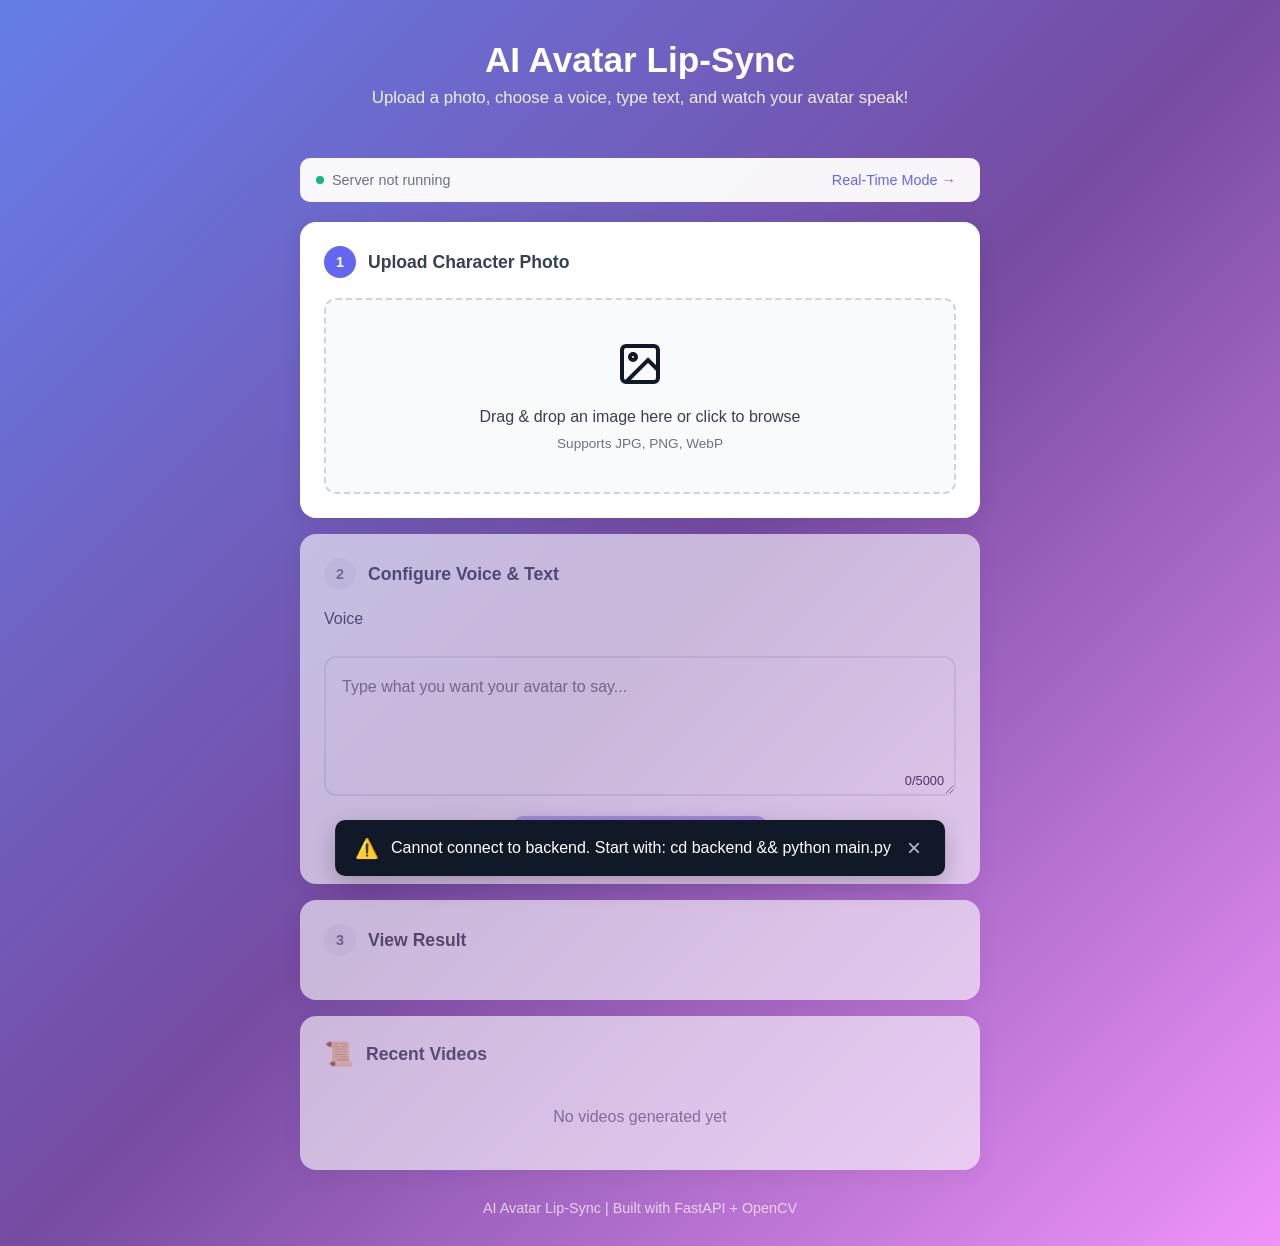
==== frontend/index.html @ 1f47c9ac "AI Avatar Lip-Sync v2.0 - Text-to-speech, lip-sync, real-time pose detection" ====
<!DOCTYPE html>
<html lang="en">
<head>
    <meta charset="UTF-8">
    <meta name="viewport" content="width=device-width, initial-scale=1.0">
    <title>AI Avatar Lip-Sync</title>
    <link rel="stylesheet" href="style.css">
</head>
<body>
    <div class="container">
        <header>
            <h1>AI Avatar Lip-Sync</h1>
            <p>Upload a photo, choose a voice, type text, and watch your avatar speak!</p>
        </header>

        <main>
            <!-- Status Bar -->
            <div class="status-bar" id="status-bar">
                <span class="status-dot"></span>
                <span class="status-text">Ready</span>
                <a href="realtime.html" class="text-btn" style="margin-left: auto;">Real-Time Mode →</a>
            </div>

            <!-- Step 1: Upload Photo -->
            <section class="step active" id="upload-section">
                <div class="step-header">
                    <span class="step-number">1</span>
                    <h2>Upload Character Photo</h2>
                </div>
                <div class="upload-area" id="drop-zone">
                    <div class="upload-icon">
                        <svg width="48" height="48" viewBox="0 0 24 24" fill="none" stroke="currentColor" stroke-width="2">
                            <rect x="3" y="3" width="18" height="18" rx="2" ry="2"></rect>
                            <circle cx="8.5" cy="8.5" r="1.5"></circle>
                            <polyline points="21 15 16 10 5 21"></polyline>
                        </svg>
                    </div>
                    <p>Drag & drop an image here or click to browse</p>
                    <span class="upload-hint">Supports JPG, PNG, WebP</span>
                    <input type="file" id="photo-input" accept="image/*" hidden>
                </div>
                <div id="preview-container" class="hidden">
                    <img id="photo-preview" alt="Uploaded photo">
                    <div class="preview-info">
                        <p id="photo-name"></p>
                        <button id="change-photo-btn" class="text-btn">Change Photo</button>
                    </div>
                </div>
            </section>

            <!-- Step 2: Configure Voice & Text -->
            <section class="step" id="text-section">
                <div class="step-header">
                    <span class="step-number">2</span>
                    <h2>Configure Voice & Text</h2>
                </div>
                
                <!-- Voice Selection -->
                <div class="voice-selector">
                    <label>Voice</label>
                    <div class="voice-options" id="voice-options">
                        <!-- Populated by JS -->
                    </div>
                </div>
                
                <!-- Text Input -->
                <div class="text-input-wrapper">
                    <textarea id="text-input" placeholder="Type what you want your avatar to say..." maxlength="5000"></textarea>
                    <span class="char-count"><span id="char-count">0</span>/5000</span>
                </div>
                
                <div class="controls">
                    <button id="speak-btn" class="primary-btn" disabled>
                        <svg width="20" height="20" viewBox="0 0 24 24" fill="none" stroke="currentColor" stroke-width="2">
                            <polygon points="5 3 19 12 5 21 5 3"></polygon>
                        </svg>
                        Generate Lip-Sync Video
                    </button>
                </div>
            </section>

            <!-- Step 3: View Result -->
            <section class="step" id="result-section">
                <div class="step-header">
                    <span class="step-number">3</span>
                    <h2>View Result</h2>
                </div>
                
                <div id="loading" class="hidden">
                    <div class="loading-animation">
                        <div class="loading-ring"></div>
                        <div class="loading-face">👄</div>
                    </div>
                    <p class="loading-text" id="loading-text">Generating your lip-sync video...</p>
                    <div class="loading-progress">
                        <div class="progress-bar">
                            <div class="progress-fill" id="progress-fill"></div>
                        </div>
                        <span class="progress-text" id="progress-text">0%</span>
                    </div>
                </div>
                
                <div id="result-container" class="hidden">
                    <div class="video-wrapper">
                        <video id="result-video" controls></video>
                    </div>
                    <div class="result-actions">
                        <button id="download-btn" class="primary-btn">
                            <svg width="18" height="18" viewBox="0 0 24 24" fill="none" stroke="currentColor" stroke-width="2">
                                <path d="M21 15v4a2 2 0 0 1-2 2H5a2 2 0 0 1-2-2v-4"></path>
                                <polyline points="7 10 12 15 17 10"></polyline>
                                <line x1="12" y1="15" x2="12" y2="3"></line>
                            </svg>
                            Download Video
                        </button>
                        <button id="new-video-btn" class="secondary-btn">
                            <svg width="18" height="18" viewBox="0 0 24 24" fill="none" stroke="currentColor" stroke-width="2">
                                <polyline points="1 4 1 10 7 10"></polyline>
                                <path d="M3.51 15a9 9 0 1 0 2.13-9.36L1 10"></path>
                            </svg>
                            Generate New
                        </button>
                    </div>
                </div>
            </section>

            <!-- History Section -->
            <section class="step" id="history-section">
                <div class="step-header">
                    <span class="history-icon">📜</span>
                    <h2>Recent Videos</h2>
                </div>
                <div id="history-container">
                    <p class="empty-history">No videos generated yet</p>
                </div>
            </section>
        </main>

        <div id="error-toast" class="toast hidden">
            <span class="toast-icon">⚠️</span>
            <span class="toast-message" id="error-message"></span>
            <button class="toast-close" onclick="hideError()">×</button>
        </div>

        <footer>
            <p>AI Avatar Lip-Sync | Built with FastAPI + OpenCV</p>
        </footer>
    </div>

    <script src="app.js"></script>
</body>
</html>
---- frontend/style.css ----
* {
    margin: 0;
    padding: 0;
    box-sizing: border-box;
}

:root {
    --primary: #6366f1;
    --primary-dark: #4f46e5;
    --secondary: #ec4899;
    --success: #10b981;
    --warning: #f59e0b;
    --error: #ef4444;
    --gray-50: #f9fafb;
    --gray-100: #f3f4f6;
    --gray-200: #e5e7eb;
    --gray-300: #d1d5db;
    --gray-500: #6b7280;
    --gray-700: #374151;
    --gray-900: #111827;
}

body {
    font-family: -apple-system, BlinkMacSystemFont, 'Segoe UI', Roboto, Oxygen, Ubuntu, sans-serif;
    background: linear-gradient(135deg, #667eea 0%, #764ba2 50%, #f093fb 100%);
    min-height: 100vh;
    padding: 20px;
    color: var(--gray-900);
}

.container {
    max-width: 680px;
    margin: 0 auto;
}

header {
    text-align: center;
    color: white;
    margin-bottom: 30px;
    padding: 20px 0;
}

header h1 {
    font-size: 2.2rem;
    font-weight: 700;
    margin-bottom: 8px;
}

header p {
    opacity: 0.9;
    font-size: 1.05rem;
}

.status-bar {
    display: flex;
    align-items: center;
    gap: 8px;
    padding: 10px 16px;
    background: rgba(255,255,255,0.95);
    border-radius: 10px;
    margin-bottom: 20px;
    font-size: 0.9rem;
    color: var(--gray-500);
}

.status-dot {
    width: 8px;
    height: 8px;
    border-radius: 50%;
    background: var(--success);
    animation: pulse 2s infinite;
}

@keyframes pulse {
    0%, 100% { opacity: 1; }
    50% { opacity: 0.5; }
}

.step {
    background: white;
    border-radius: 16px;
    padding: 24px;
    margin-bottom: 16px;
    box-shadow: 0 4px 20px rgba(0,0,0,0.08);
    transition: all 0.3s ease;
    opacity: 0.6;
    pointer-events: none;
}

.step.active {
    opacity: 1;
    pointer-events: auto;
}

.step.completed {
    opacity: 0.8;
}

.step-header {
    display: flex;
    align-items: center;
    gap: 12px;
    margin-bottom: 20px;
}

.step-number {
    width: 32px;
    height: 32px;
    border-radius: 50%;
    background: var(--gray-100);
    color: var(--gray-500);
    display: flex;
    align-items: center;
    justify-content: center;
    font-weight: 600;
    font-size: 0.9rem;
}

.step.active .step-number {
    background: var(--primary);
    color: white;
}

.step.completed .step-number {
    background: var(--success);
    color: white;
}

.step h2 {
    color: var(--gray-700);
    font-size: 1.1rem;
    font-weight: 600;
}

/* Upload Area */
.upload-area {
    border: 2px dashed var(--gray-300);
    border-radius: 12px;
    padding: 40px 20px;
    text-align: center;
    cursor: pointer;
    transition: all 0.3s ease;
    background: var(--gray-50);
}

.upload-area:hover {
    border-color: var(--primary);
    background: rgba(99, 102, 241, 0.05);
}

.upload-area.dragover {
    border-color: var(--primary);
    background: rgba(99, 102, 241, 0.1);
    transform: scale(1.02);
}

.upload-icon {
    color: var(--gray-400);
    margin-bottom: 16px;
}

.upload-area:hover .upload-icon {
    color: var(--primary);
}

.upload-area p {
    color: var(--gray-700);
    margin-bottom: 8px;
}

.upload-hint {
    color: var(--gray-500);
    font-size: 0.85rem;
}

#preview-container {
    text-align: center;
}

#photo-preview {
    max-width: 100%;
    max-height: 280px;
    border-radius: 12px;
    box-shadow: 0 4px 12px rgba(0,0,0,0.1);
}

.preview-info {
    margin-top: 12px;
    display: flex;
    align-items: center;
    justify-content: center;
    gap: 16px;
}

#photo-name {
    color: var(--gray-500);
    font-size: 0.9rem;
}

/* Voice Selector */
.voice-selector {
    margin-bottom: 20px;
}

.voice-selector label {
    display: block;
    font-weight: 500;
    color: var(--gray-700);
    margin-bottom: 8px;
}

.voice-options {
    display: grid;
    grid-template-columns: repeat(4, 1fr);
    gap: 8px;
}

.voice-btn {
    padding: 10px 8px;
    border: 2px solid var(--gray-200);
    border-radius: 8px;
    background: white;
    cursor: pointer;
    transition: all 0.2s;
    text-align: center;
}

.voice-btn:hover {
    border-color: var(--primary);
}

.voice-btn.selected {
    border-color: var(--primary);
    background: rgba(99, 102, 241, 0.1);
}

.voice-btn .voice-name {
    display: block;
    font-size: 0.85rem;
    font-weight: 500;
    color: var(--gray-700);
}

.voice-btn .voice-gender {
    display: block;
    font-size: 0.75rem;
    color: var(--gray-500);
    margin-top: 2px;
}

/* Text Input */
.text-input-wrapper {
    position: relative;
}

textarea {
    width: 100%;
    min-height: 140px;
    padding: 16px;
    border: 2px solid var(--gray-200);
    border-radius: 12px;
    font-size: 1rem;
    resize: vertical;
    font-family: inherit;
    transition: border-color 0.2s;
    line-height: 1.6;
}

textarea:focus {
    outline: none;
    border-color: var(--primary);
    box-shadow: 0 0 0 3px rgba(99, 102, 241, 0.1);
}

.char-count {
    position: absolute;
    bottom: 12px;
    right: 12px;
    font-size: 0.8rem;
    color: var(--gray-400);
}

/* Buttons */
.controls {
    margin-top: 16px;
    text-align: center;
}

button {
    display: inline-flex;
    align-items: center;
    gap: 8px;
    padding: 12px 24px;
    border: none;
    border-radius: 10px;
    font-size: 1rem;
    font-weight: 500;
    cursor: pointer;
    transition: all 0.2s ease;
}

.primary-btn {
    background: linear-gradient(135deg, var(--primary) 0%, var(--primary-dark) 100%);
    color: white;
    box-shadow: 0 4px 12px rgba(99, 102, 241, 0.3);
}

.primary-btn:hover:not(:disabled) {
    transform: translateY(-2px);
    box-shadow: 0 6px 20px rgba(99, 102, 241, 0.4);
}

.primary-btn:disabled {
    opacity: 0.5;
    cursor: not-allowed;
}

.secondary-btn {
    background: var(--gray-100);
    color: var(--gray-700);
}

.secondary-btn:hover {
    background: var(--gray-200);
}

.text-btn {
    background: none;
    border: none;
    color: var(--primary);
    cursor: pointer;
    font-size: 0.9rem;
    padding: 4px 8px;
    text-decoration: none;
}

.text-btn:hover {
    text-decoration: underline;
}

/* Loading */
#loading {
    text-align: center;
    padding: 40px 20px;
}

.loading-animation {
    position: relative;
    width: 80px;
    height: 80px;
    margin: 0 auto 20px;
}

.loading-ring {
    position: absolute;
    width: 100%;
    height: 100%;
    border: 3px solid var(--gray-200);
    border-top-color: var(--primary);
    border-radius: 50%;
    animation: spin 1s linear infinite;
}

.loading-face {
    position: absolute;
    top: 50%;
    left: 50%;
    transform: translate(-50%, -50%);
    font-size: 32px;
    animation: bounce 0.5s ease-in-out infinite alternate;
}

@keyframes spin {
    to { transform: rotate(360deg); }
}

@keyframes bounce {
    from { transform: translate(-50%, -50%) scale(1); }
    to { transform: translate(-50%, -50%) scale(1.1); }
}

.loading-text {
    color: var(--gray-700);
    margin-bottom: 16px;
}

.loading-progress {
    max-width: 300px;
    margin: 0 auto;
}

.progress-bar {
    height: 6px;
    background: var(--gray-200);
    border-radius: 3px;
    overflow: hidden;
}

.progress-fill {
    height: 100%;
    background: linear-gradient(90deg, var(--primary), var(--secondary));
    border-radius: 3px;
    width: 0%;
    transition: width 0.3s ease;
}

.progress-text {
    font-size: 0.85rem;
    color: var(--gray-500);
    margin-top: 8px;
    display: block;
}

/* Result */
#result-container {
    text-align: center;
}

.video-wrapper {
    background: var(--gray-900);
    border-radius: 12px;
    overflow: hidden;
    margin-bottom: 20px;
}

#result-video {
    width: 100%;
    max-height: 400px;
    display: block;
}

.result-actions {
    display: flex;
    justify-content: center;
    gap: 12px;
    flex-wrap: wrap;
}

/* History */
.history-icon {
    font-size: 1.5rem;
}

.empty-history {
    color: var(--gray-500);
    text-align: center;
    padding: 20px;
}

.history-list {
    display: flex;
    flex-direction: column;
    gap: 12px;
}

.history-item {
    display: flex;
    align-items: center;
    gap: 12px;
    padding: 12px;
    background: var(--gray-50);
    border-radius: 10px;
}

.history-item .history-thumb {
    width: 60px;
    height: 45px;
    background: var(--gray-200);
    border-radius: 6px;
    display: flex;
    align-items: center;
    justify-content: center;
    color: var(--gray-500);
    font-size: 1.2rem;
}

.history-item .history-info {
    flex: 1;
    min-width: 0;
}

.history-item .history-text {
    font-size: 0.9rem;
    color: var(--gray-700);
    white-space: nowrap;
    overflow: hidden;
    text-overflow: ellipsis;
}

.history-item .history-date {
    font-size: 0.75rem;
    color: var(--gray-500);
}

.history-item .history-actions {
    display: flex;
    gap: 8px;
}

.history-item .history-actions button {
    padding: 6px 10px;
    font-size: 0.8rem;
}

/* Toast */
.toast {
    position: fixed;
    bottom: 24px;
    left: 50%;
    transform: translateX(-50%);
    display: flex;
    align-items: center;
    gap: 12px;
    padding: 14px 20px;
    background: var(--gray-900);
    color: white;
    border-radius: 10px;
    box-shadow: 0 8px 24px rgba(0,0,0,0.2);
    z-index: 1000;
    animation: slideUp 0.3s ease;
}

@keyframes slideUp {
    from { transform: translateX(-50%) translateY(20px); opacity: 0; }
    to { transform: translateX(-50%) translateY(0); opacity: 1; }
}

.toast-icon { font-size: 1.2rem; }
.toast-message { flex: 1; }

.toast-close {
    background: none;
    border: none;
    color: white;
    font-size: 1.5rem;
    cursor: pointer;
    padding: 0 4px;
    opacity: 0.7;
}

.toast-close:hover { opacity: 1; }

footer {
    text-align: center;
    color: white;
    opacity: 0.7;
    margin-top: 20px;
    padding: 10px;
    font-size: 0.9rem;
}

.hidden { display: none !important; }

@media (max-width: 600px) {
    header h1 { font-size: 1.8rem; }
    .step { padding: 20px 16px; }
    .voice-options { grid-template-columns: repeat(2, 1fr); }
    .result-actions { flex-direction: column; }
    .result-actions button { width: 100%; justify-content: center; }
}
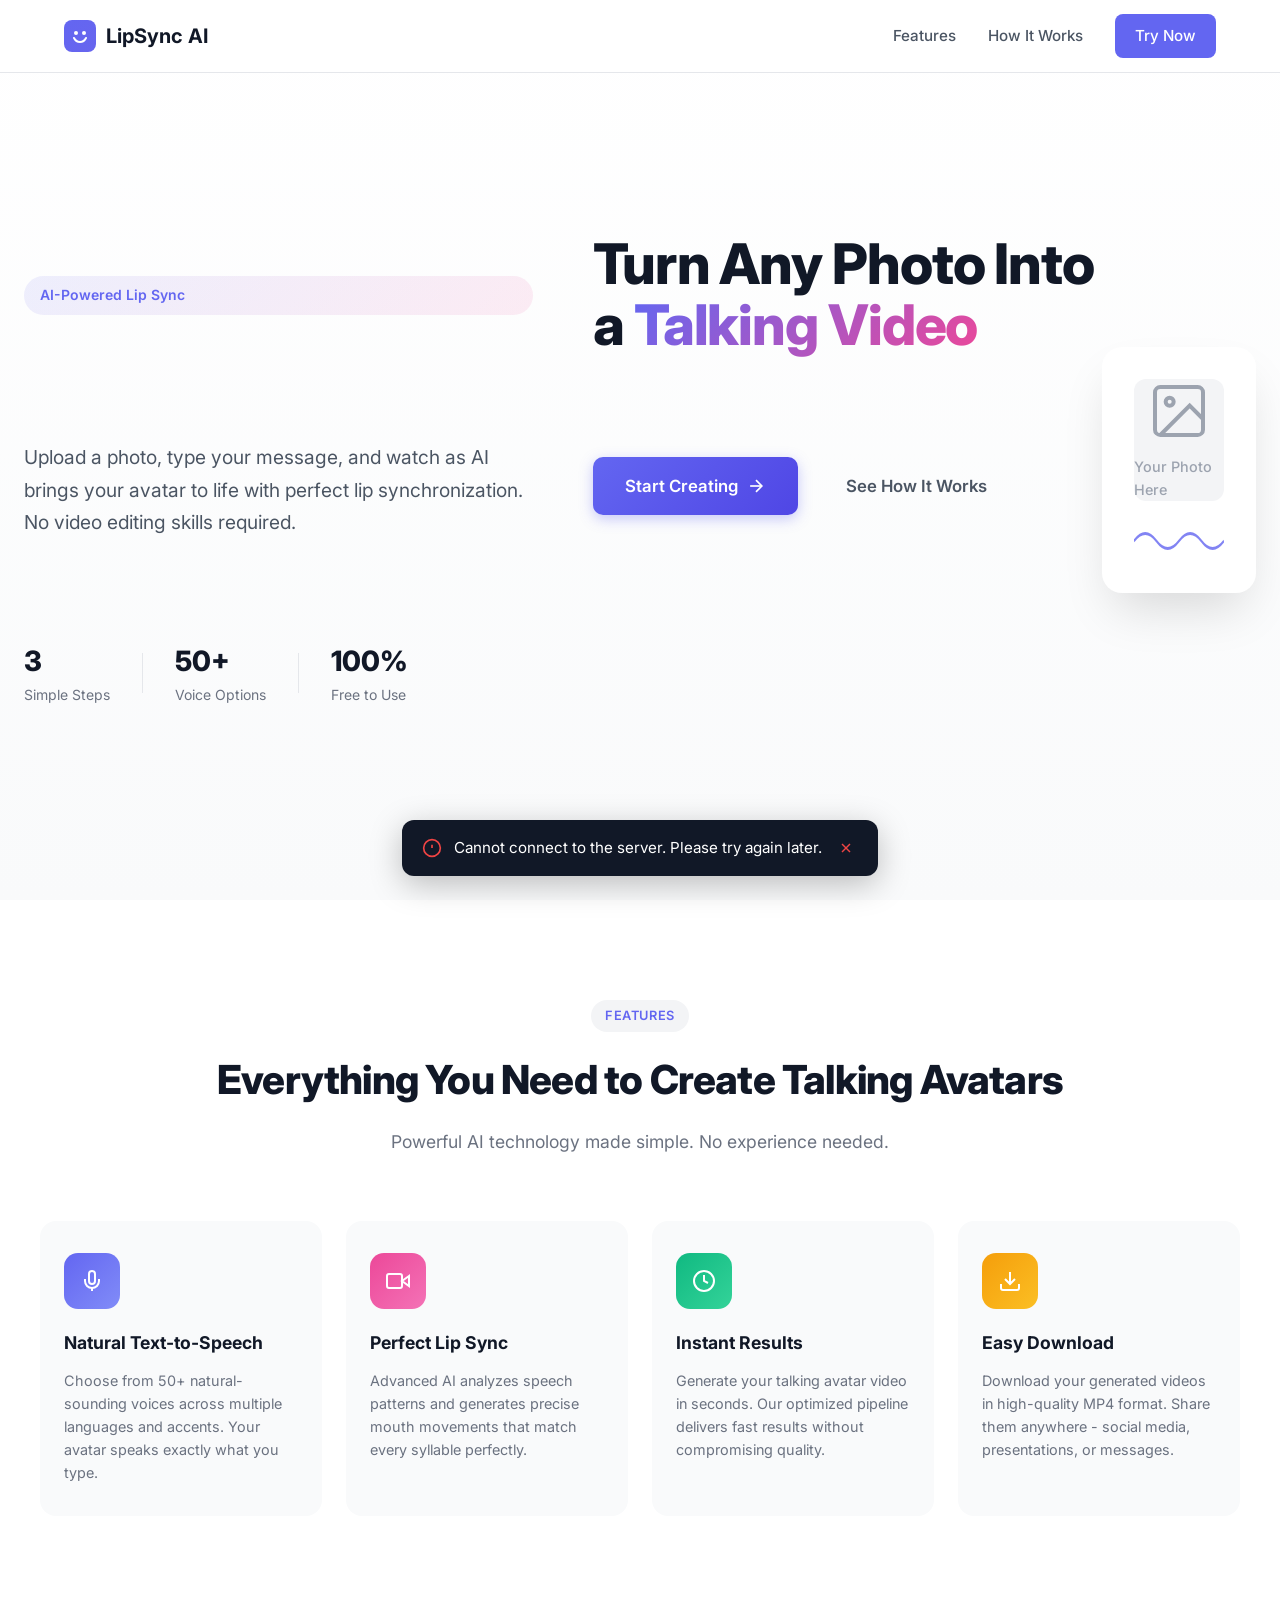
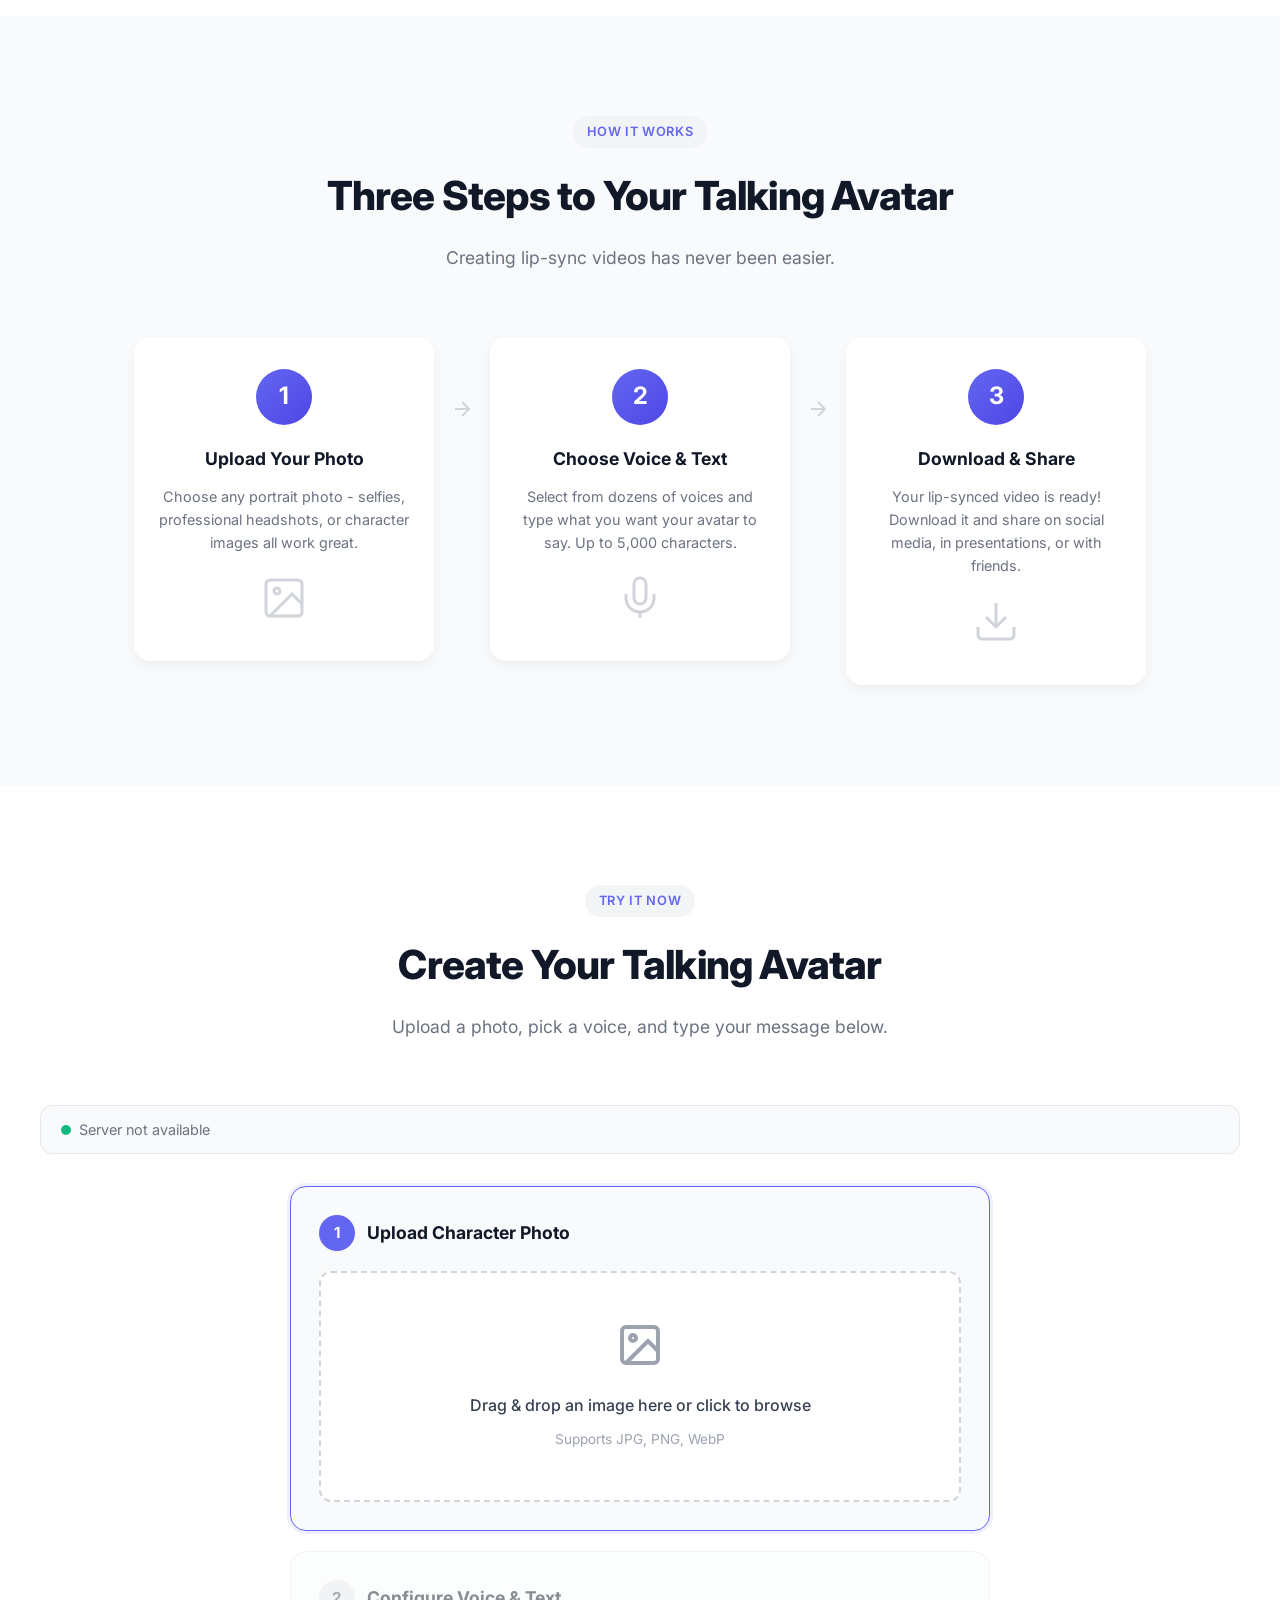
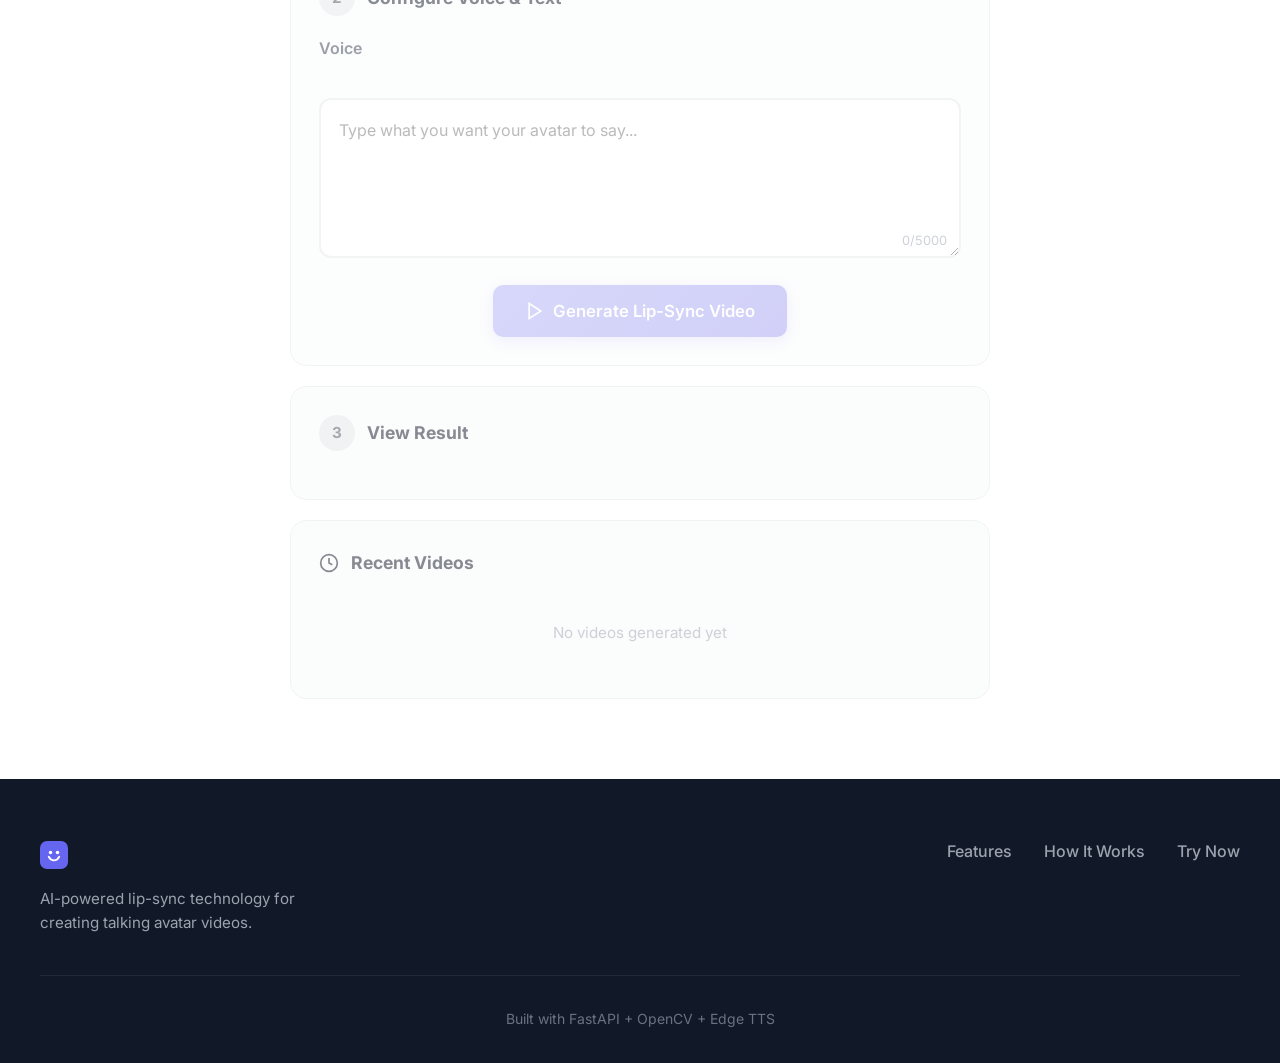
==== commit e3c73a4a: "Convert to full website with landing page, features, and app - Added navigation bar with smooth scro" ====
--- a/frontend/index.html
+++ b/frontend/index.html
@@ -3,148 +3,415 @@
 <head>
     <meta charset="UTF-8">
     <meta name="viewport" content="width=device-width, initial-scale=1.0">
-    <title>AI Avatar Lip-Sync</title>
+    <title>LipSync AI - Turn Photos Into Talking Videos</title>
+    <meta name="description" content="Upload a photo, type text, and watch your avatar come to life with AI-powered lip-sync technology.">
+    <link rel="preconnect" href="https://fonts.googleapis.com">
+    <link rel="preconnect" href="https://fonts.gstatic.com" crossorigin>
+    <link href="https://fonts.googleapis.com/css2?family=Inter:wght@400;500;600;700;800&display=swap" rel="stylesheet">
     <link rel="stylesheet" href="style.css">
 </head>
 <body>
-    <div class="container">
-        <header>
-            <h1>AI Avatar Lip-Sync</h1>
-            <p>Upload a photo, choose a voice, type text, and watch your avatar speak!</p>
-        </header>
-
-        <main>
-            <!-- Status Bar -->
-            <div class="status-bar" id="status-bar">
-                <span class="status-dot"></span>
-                <span class="status-text">Ready</span>
-                <a href="realtime.html" class="text-btn" style="margin-left: auto;">Real-Time Mode →</a>
-            </div>
-
-            <!-- Step 1: Upload Photo -->
-            <section class="step active" id="upload-section">
-                <div class="step-header">
-                    <span class="step-number">1</span>
-                    <h2>Upload Character Photo</h2>
-                </div>
-                <div class="upload-area" id="drop-zone">
-                    <div class="upload-icon">
-                        <svg width="48" height="48" viewBox="0 0 24 24" fill="none" stroke="currentColor" stroke-width="2">
+    <!-- Navigation -->
+    <nav class="navbar">
+        <div class="nav-container">
+            <a href="#" class="nav-logo">
+                <svg width="32" height="32" viewBox="0 0 32 32" fill="none">
+                    <rect width="32" height="32" rx="8" fill="url(#logo-gradient)"/>
+                    <path d="M10 18C10 18 12 22 16 22C20 22 22 18 22 18" stroke="white" stroke-width="2" stroke-linecap="round"/>
+                    <circle cx="12" cy="13" r="2" fill="white"/>
+                    <circle cx="20" cy="13" r="2" fill="white"/>
+                    <defs>
+                        <linearGradient id="logo-gradient" x1="0" y1="0" x2="32" y2="32">
+                            <stop stop-color="#6366f1"/>
+                            <stop offset="1" stop-color="#ec4899"/>
+                        </linearGradient>
+                    </defs>
+                </svg>
+                <span>LipSync AI</span>
+            </a>
+            <div class="nav-links">
+                <a href="#features">Features</a>
+                <a href="#how-it-works">How It Works</a>
+                <a href="#app" class="nav-cta">Try Now</a>
+            </div>
+            <button class="mobile-menu-btn" aria-label="Menu">
+                <svg width="24" height="24" viewBox="0 0 24 24" fill="none" stroke="currentColor" stroke-width="2">
+                    <line x1="3" y1="6" x2="21" y2="6"></line>
+                    <line x1="3" y1="12" x2="21" y2="12"></line>
+                    <line x1="3" y1="18" x2="21" y2="18"></line>
+                </svg>
+            </button>
+        </div>
+    </nav>
+
+    <!-- Hero Section -->
+    <section class="hero">
+        <div class="hero-container">
+            <div class="hero-badge">AI-Powered Lip Sync</div>
+            <h1>Turn Any Photo Into a <span class="gradient-text">Talking Video</span></h1>
+            <p class="hero-subtitle">Upload a photo, type your message, and watch as AI brings your avatar to life with perfect lip synchronization. No video editing skills required.</p>
+            <div class="hero-actions">
+                <a href="#app" class="btn btn-primary btn-lg">
+                    Start Creating
+                    <svg width="20" height="20" viewBox="0 0 24 24" fill="none" stroke="currentColor" stroke-width="2">
+                        <line x1="5" y1="12" x2="19" y2="12"></line>
+                        <polyline points="12 5 19 12 12 19"></polyline>
+                    </svg>
+                </a>
+                <a href="#how-it-works" class="btn btn-ghost btn-lg">See How It Works</a>
+            </div>
+            <div class="hero-stats">
+                <div class="stat">
+                    <span class="stat-number">3</span>
+                    <span class="stat-label">Simple Steps</span>
+                </div>
+                <div class="stat-divider"></div>
+                <div class="stat">
+                    <span class="stat-number">50+</span>
+                    <span class="stat-label">Voice Options</span>
+                </div>
+                <div class="stat-divider"></div>
+                <div class="stat">
+                    <span class="stat-number">100%</span>
+                    <span class="stat-label">Free to Use</span>
+                </div>
+            </div>
+        </div>
+        <div class="hero-visual">
+            <div class="hero-card">
+                <div class="hero-card-preview">
+                    <div class="preview-placeholder">
+                        <svg width="64" height="64" viewBox="0 0 24 24" fill="none" stroke="currentColor" stroke-width="1.5">
                             <rect x="3" y="3" width="18" height="18" rx="2" ry="2"></rect>
                             <circle cx="8.5" cy="8.5" r="1.5"></circle>
                             <polyline points="21 15 16 10 5 21"></polyline>
                         </svg>
-                    </div>
-                    <p>Drag & drop an image here or click to browse</p>
-                    <span class="upload-hint">Supports JPG, PNG, WebP</span>
-                    <input type="file" id="photo-input" accept="image/*" hidden>
-                </div>
-                <div id="preview-container" class="hidden">
-                    <img id="photo-preview" alt="Uploaded photo">
-                    <div class="preview-info">
-                        <p id="photo-name"></p>
-                        <button id="change-photo-btn" class="text-btn">Change Photo</button>
-                    </div>
-                </div>
-            </section>
-
-            <!-- Step 2: Configure Voice & Text -->
-            <section class="step" id="text-section">
-                <div class="step-header">
-                    <span class="step-number">2</span>
-                    <h2>Configure Voice & Text</h2>
-                </div>
-                
-                <!-- Voice Selection -->
-                <div class="voice-selector">
-                    <label>Voice</label>
-                    <div class="voice-options" id="voice-options">
-                        <!-- Populated by JS -->
-                    </div>
-                </div>
-                
-                <!-- Text Input -->
-                <div class="text-input-wrapper">
-                    <textarea id="text-input" placeholder="Type what you want your avatar to say..." maxlength="5000"></textarea>
-                    <span class="char-count"><span id="char-count">0</span>/5000</span>
-                </div>
-                
-                <div class="controls">
-                    <button id="speak-btn" class="primary-btn" disabled>
+                        <span>Your Photo Here</span>
+                    </div>
+                </div>
+                <div class="hero-card-wave">
+                    <svg viewBox="0 0 200 40" preserveAspectRatio="none">
+                        <path d="M0 20 Q25 5 50 20 T100 20 T150 20 T200 20" stroke="url(#wave-gradient)" stroke-width="3" fill="none"/>
+                        <defs>
+                            <linearGradient id="wave-gradient" x1="0" y1="0" x2="200" y2="0">
+                                <stop stop-color="#6366f1"/>
+                                <stop offset="1" stop-color="#ec4899"/>
+                            </linearGradient>
+                        </defs>
+                    </svg>
+                </div>
+            </div>
+        </div>
+    </section>
+
+    <!-- Features Section -->
+    <section class="features" id="features">
+        <div class="container">
+            <div class="section-header">
+                <span class="section-tag">Features</span>
+                <h2>Everything You Need to Create Talking Avatars</h2>
+                <p>Powerful AI technology made simple. No experience needed.</p>
+            </div>
+            <div class="features-grid">
+                <div class="feature-card">
+                    <div class="feature-icon" style="background: linear-gradient(135deg, #6366f1, #818cf8);">
+                        <svg width="24" height="24" viewBox="0 0 24 24" fill="none" stroke="white" stroke-width="2">
+                            <path d="M12 2a3 3 0 0 0-3 3v7a3 3 0 0 0 6 0V5a3 3 0 0 0-3-3Z"></path>
+                            <path d="M19 10v2a7 7 0 0 1-14 0v-2"></path>
+                            <line x1="12" y1="19" x2="12" y2="22"></line>
+                        </svg>
+                    </div>
+                    <h3>Natural Text-to-Speech</h3>
+                    <p>Choose from 50+ natural-sounding voices across multiple languages and accents. Your avatar speaks exactly what you type.</p>
+                </div>
+                <div class="feature-card">
+                    <div class="feature-icon" style="background: linear-gradient(135deg, #ec4899, #f472b6);">
+                        <svg width="24" height="24" viewBox="0 0 24 24" fill="none" stroke="white" stroke-width="2">
+                            <path d="M23 7l-7 5 7 5V7z"></path>
+                            <rect x="1" y="5" width="15" height="14" rx="2" ry="2"></rect>
+                        </svg>
+                    </div>
+                    <h3>Perfect Lip Sync</h3>
+                    <p>Advanced AI analyzes speech patterns and generates precise mouth movements that match every syllable perfectly.</p>
+                </div>
+                <div class="feature-card">
+                    <div class="feature-icon" style="background: linear-gradient(135deg, #10b981, #34d399);">
+                        <svg width="24" height="24" viewBox="0 0 24 24" fill="none" stroke="white" stroke-width="2">
+                            <circle cx="12" cy="12" r="10"></circle>
+                            <polyline points="12 6 12 12 16 14"></polyline>
+                        </svg>
+                    </div>
+                    <h3>Instant Results</h3>
+                    <p>Generate your talking avatar video in seconds. Our optimized pipeline delivers fast results without compromising quality.</p>
+                </div>
+                <div class="feature-card">
+                    <div class="feature-icon" style="background: linear-gradient(135deg, #f59e0b, #fbbf24);">
+                        <svg width="24" height="24" viewBox="0 0 24 24" fill="none" stroke="white" stroke-width="2">
+                            <path d="M21 15v4a2 2 0 0 1-2 2H5a2 2 0 0 1-2-2v-4"></path>
+                            <polyline points="7 10 12 15 17 10"></polyline>
+                            <line x1="12" y1="15" x2="12" y2="3"></line>
+                        </svg>
+                    </div>
+                    <h3>Easy Download</h3>
+                    <p>Download your generated videos in high-quality MP4 format. Share them anywhere - social media, presentations, or messages.</p>
+                </div>
+            </div>
+        </div>
+    </section>
+
+    <!-- How It Works -->
+    <section class="how-it-works" id="how-it-works">
+        <div class="container">
+            <div class="section-header">
+                <span class="section-tag">How It Works</span>
+                <h2>Three Steps to Your Talking Avatar</h2>
+                <p>Creating lip-sync videos has never been easier.</p>
+            </div>
+            <div class="steps-grid">
+                <div class="step-card">
+                    <div class="step-number">1</div>
+                    <div class="step-content">
+                        <h3>Upload Your Photo</h3>
+                        <p>Choose any portrait photo - selfies, professional headshots, or character images all work great.</p>
+                    </div>
+                    <div class="step-visual">
+                        <svg width="48" height="48" viewBox="0 0 24 24" fill="none" stroke="currentColor" stroke-width="1.5">
+                            <rect x="3" y="3" width="18" height="18" rx="2" ry="2"></rect>
+                            <circle cx="8.5" cy="8.5" r="1.5"></circle>
+                            <polyline points="21 15 16 10 5 21"></polyline>
+                        </svg>
+                    </div>
+                </div>
+                <div class="step-connector">
+                    <svg width="24" height="24" viewBox="0 0 24 24" fill="none" stroke="currentColor" stroke-width="2">
+                        <line x1="5" y1="12" x2="19" y2="12"></line>
+                        <polyline points="12 5 19 12 12 19"></polyline>
+                    </svg>
+                </div>
+                <div class="step-card">
+                    <div class="step-number">2</div>
+                    <div class="step-content">
+                        <h3>Choose Voice & Text</h3>
+                        <p>Select from dozens of voices and type what you want your avatar to say. Up to 5,000 characters.</p>
+                    </div>
+                    <div class="step-visual">
+                        <svg width="48" height="48" viewBox="0 0 24 24" fill="none" stroke="currentColor" stroke-width="1.5">
+                            <path d="M12 2a3 3 0 0 0-3 3v7a3 3 0 0 0 6 0V5a3 3 0 0 0-3-3Z"></path>
+                            <path d="M19 10v2a7 7 0 0 1-14 0v-2"></path>
+                            <line x1="12" y1="19" x2="12" y2="22"></line>
+                        </svg>
+                    </div>
+                </div>
+                <div class="step-connector">
+                    <svg width="24" height="24" viewBox="0 0 24 24" fill="none" stroke="currentColor" stroke-width="2">
+                        <line x1="5" y1="12" x2="19" y2="12"></line>
+                        <polyline points="12 5 19 12 12 19"></polyline>
+                    </svg>
+                </div>
+                <div class="step-card">
+                    <div class="step-number">3</div>
+                    <div class="step-content">
+                        <h3>Download & Share</h3>
+                        <p>Your lip-synced video is ready! Download it and share on social media, in presentations, or with friends.</p>
+                    </div>
+                    <div class="step-visual">
+                        <svg width="48" height="48" viewBox="0 0 24 24" fill="none" stroke="currentColor" stroke-width="1.5">
+                            <path d="M21 15v4a2 2 0 0 1-2 2H5a2 2 0 0 1-2-2v-4"></path>
+                            <polyline points="7 10 12 15 17 10"></polyline>
+                            <line x1="12" y1="15" x2="12" y2="3"></line>
+                        </svg>
+                    </div>
+                </div>
+            </div>
+        </div>
+    </section>
+
+    <!-- App Section -->
+    <section class="app-section" id="app">
+        <div class="container">
+            <div class="section-header">
+                <span class="section-tag">Try It Now</span>
+                <h2>Create Your Talking Avatar</h2>
+                <p>Upload a photo, pick a voice, and type your message below.</p>
+            </div>
+
+            <!-- Status Bar -->
+            <div class="app-status-bar" id="status-bar">
+                <span class="status-dot"></span>
+                <span class="status-text">Connecting...</span>
+            </div>
+
+            <!-- App Steps -->
+            <div class="app-steps">
+                <!-- Step 1: Upload Photo -->
+                <section class="app-step active" id="upload-section">
+                    <div class="app-step-header">
+                        <span class="app-step-number">1</span>
+                        <h3>Upload Character Photo</h3>
+                    </div>
+                    <div class="upload-area" id="drop-zone">
+                        <div class="upload-icon">
+                            <svg width="48" height="48" viewBox="0 0 24 24" fill="none" stroke="currentColor" stroke-width="2">
+                                <rect x="3" y="3" width="18" height="18" rx="2" ry="2"></rect>
+                                <circle cx="8.5" cy="8.5" r="1.5"></circle>
+                                <polyline points="21 15 16 10 5 21"></polyline>
+                            </svg>
+                        </div>
+                        <p>Drag & drop an image here or click to browse</p>
+                        <span class="upload-hint">Supports JPG, PNG, WebP</span>
+                        <input type="file" id="photo-input" accept="image/*" hidden>
+                    </div>
+                    <div id="preview-container" class="hidden">
+                        <img id="photo-preview" alt="Uploaded photo">
+                        <div class="preview-info">
+                            <p id="photo-name"></p>
+                            <button id="change-photo-btn" class="btn btn-ghost btn-sm">Change Photo</button>
+                        </div>
+                    </div>
+                </section>
+
+                <!-- Step 2: Configure Voice & Text -->
+                <section class="app-step" id="text-section">
+                    <div class="app-step-header">
+                        <span class="app-step-number">2</span>
+                        <h3>Configure Voice & Text</h3>
+                    </div>
+                    
+                    <div class="voice-selector">
+                        <label>Voice</label>
+                        <div class="voice-options" id="voice-options"></div>
+                    </div>
+                    
+                    <div class="text-input-wrapper">
+                        <textarea id="text-input" placeholder="Type what you want your avatar to say..." maxlength="5000"></textarea>
+                        <span class="char-count"><span id="char-count">0</span>/5000</span>
+                    </div>
+                    
+                    <div class="controls">
+                        <button id="speak-btn" class="btn btn-primary btn-lg" disabled>
+                            <svg width="20" height="20" viewBox="0 0 24 24" fill="none" stroke="currentColor" stroke-width="2">
+                                <polygon points="5 3 19 12 5 21 5 3"></polygon>
+                            </svg>
+                            Generate Lip-Sync Video
+                        </button>
+                    </div>
+                </section>
+
+                <!-- Step 3: View Result -->
+                <section class="app-step" id="result-section">
+                    <div class="app-step-header">
+                        <span class="app-step-number">3</span>
+                        <h3>View Result</h3>
+                    </div>
+                    
+                    <div id="loading" class="hidden">
+                        <div class="loading-animation">
+                            <div class="loading-ring"></div>
+                            <div class="loading-face">
+                                <svg width="32" height="32" viewBox="0 0 24 24" fill="none" stroke="currentColor" stroke-width="2">
+                                    <path d="M12 2a3 3 0 0 0-3 3v7a3 3 0 0 0 6 0V5a3 3 0 0 0-3-3Z"></path>
+                                    <path d="M19 10v2a7 7 0 0 1-14 0v-2"></path>
+                                </svg>
+                            </div>
+                        </div>
+                        <p class="loading-text" id="loading-text">Generating your lip-sync video...</p>
+                        <div class="loading-progress">
+                            <div class="progress-bar">
+                                <div class="progress-fill" id="progress-fill"></div>
+                            </div>
+                            <span class="progress-text" id="progress-text">0%</span>
+                        </div>
+                    </div>
+                    
+                    <div id="result-container" class="hidden">
+                        <div class="video-wrapper">
+                            <video id="result-video" controls></video>
+                        </div>
+                        <div class="result-actions">
+                            <button id="download-btn" class="btn btn-primary">
+                                <svg width="18" height="18" viewBox="0 0 24 24" fill="none" stroke="currentColor" stroke-width="2">
+                                    <path d="M21 15v4a2 2 0 0 1-2 2H5a2 2 0 0 1-2-2v-4"></path>
+                                    <polyline points="7 10 12 15 17 10"></polyline>
+                                    <line x1="12" y1="15" x2="12" y2="3"></line>
+                                </svg>
+                                Download Video
+                            </button>
+                            <button id="new-video-btn" class="btn btn-secondary">
+                                <svg width="18" height="18" viewBox="0 0 24 24" fill="none" stroke="currentColor" stroke-width="2">
+                                    <polyline points="1 4 1 10 7 10"></polyline>
+                                    <path d="M3.51 15a9 9 0 1 0 2.13-9.36L1 10"></path>
+                                </svg>
+                                Generate New
+                            </button>
+                        </div>
+                    </div>
+                </section>
+
+                <!-- History Section -->
+                <section class="app-step" id="history-section">
+                    <div class="app-step-header">
                         <svg width="20" height="20" viewBox="0 0 24 24" fill="none" stroke="currentColor" stroke-width="2">
-                            <polygon points="5 3 19 12 5 21 5 3"></polygon>
-                        </svg>
-                        Generate Lip-Sync Video
-                    </button>
-                </div>
-            </section>
-
-            <!-- Step 3: View Result -->
-            <section class="step" id="result-section">
-                <div class="step-header">
-                    <span class="step-number">3</span>
-                    <h2>View Result</h2>
-                </div>
-                
-                <div id="loading" class="hidden">
-                    <div class="loading-animation">
-                        <div class="loading-ring"></div>
-                        <div class="loading-face">👄</div>
-                    </div>
-                    <p class="loading-text" id="loading-text">Generating your lip-sync video...</p>
-                    <div class="loading-progress">
-                        <div class="progress-bar">
-                            <div class="progress-fill" id="progress-fill"></div>
-                        </div>
-                        <span class="progress-text" id="progress-text">0%</span>
-                    </div>
-                </div>
-                
-                <div id="result-container" class="hidden">
-                    <div class="video-wrapper">
-                        <video id="result-video" controls></video>
-                    </div>
-                    <div class="result-actions">
-                        <button id="download-btn" class="primary-btn">
-                            <svg width="18" height="18" viewBox="0 0 24 24" fill="none" stroke="currentColor" stroke-width="2">
-                                <path d="M21 15v4a2 2 0 0 1-2 2H5a2 2 0 0 1-2-2v-4"></path>
-                                <polyline points="7 10 12 15 17 10"></polyline>
-                                <line x1="12" y1="15" x2="12" y2="3"></line>
-                            </svg>
-                            Download Video
-                        </button>
-                        <button id="new-video-btn" class="secondary-btn">
-                            <svg width="18" height="18" viewBox="0 0 24 24" fill="none" stroke="currentColor" stroke-width="2">
-                                <polyline points="1 4 1 10 7 10"></polyline>
-                                <path d="M3.51 15a9 9 0 1 0 2.13-9.36L1 10"></path>
-                            </svg>
-                            Generate New
-                        </button>
-                    </div>
-                </div>
-            </section>
-
-            <!-- History Section -->
-            <section class="step" id="history-section">
-                <div class="step-header">
-                    <span class="history-icon">📜</span>
-                    <h2>Recent Videos</h2>
-                </div>
-                <div id="history-container">
-                    <p class="empty-history">No videos generated yet</p>
-                </div>
-            </section>
-        </main>
-
-        <div id="error-toast" class="toast hidden">
-            <span class="toast-icon">⚠️</span>
-            <span class="toast-message" id="error-message"></span>
-            <button class="toast-close" onclick="hideError()">×</button>
-        </div>
-
-        <footer>
-            <p>AI Avatar Lip-Sync | Built with FastAPI + OpenCV</p>
-        </footer>
+                            <circle cx="12" cy="12" r="10"></circle>
+                            <polyline points="12 6 12 12 16 14"></polyline>
+                        </svg>
+                        <h3>Recent Videos</h3>
+                    </div>
+                    <div id="history-container">
+                        <p class="empty-history">No videos generated yet</p>
+                    </div>
+                </section>
+            </div>
+        </div>
+    </section>
+
+    <!-- Footer -->
+    <footer class="footer">
+        <div class="container">
+            <div class="footer-content">
+                <div class="footer-brand">
+                    <a href="#" class="nav-logo">
+                        <svg width="28" height="28" viewBox="0 0 32 32" fill="none">
+                            <rect width="32" height="32" rx="8" fill="url(#footer-gradient)"/>
+                            <path d="M10 18C10 18 12 22 16 22C20 22 22 18 22 18" stroke="white" stroke-width="2" stroke-linecap="round"/>
+                            <circle cx="12" cy="13" r="2" fill="white"/>
+                            <circle cx="20" cy="13" r="2" fill="white"/>
+                            <defs>
+                                <linearGradient id="footer-gradient" x1="0" y1="0" x2="32" y2="32">
+                                    <stop stop-color="#6366f1"/>
+                                    <stop offset="1" stop-color="#ec4899"/>
+                                </linearGradient>
+                            </defs>
+                        </svg>
+                        <span>LipSync AI</span>
+                    </a>
+                    <p>AI-powered lip-sync technology for creating talking avatar videos.</p>
+                </div>
+                <div class="footer-links">
+                    <a href="#features">Features</a>
+                    <a href="#how-it-works">How It Works</a>
+                    <a href="#app">Try Now</a>
+                </div>
+            </div>
+            <div class="footer-bottom">
+                <p>Built with FastAPI + OpenCV + Edge TTS</p>
+            </div>
+        </div>
+    </footer>
+
+    <!-- Toast Notification -->
+    <div id="error-toast" class="toast hidden">
+        <svg width="20" height="20" viewBox="0 0 24 24" fill="none" stroke="currentColor" stroke-width="2">
+            <circle cx="12" cy="12" r="10"></circle>
+            <line x1="12" y1="8" x2="12" y2="12"></line>
+            <line x1="12" y1="16" x2="12.01" y2="16"></line>
+        </svg>
+        <span class="toast-message" id="error-message"></span>
+        <button class="toast-close" onclick="hideError()">
+            <svg width="16" height="16" viewBox="0 0 24 24" fill="none" stroke="currentColor" stroke-width="2">
+                <line x1="18" y1="6" x2="6" y2="18"></line>
+                <line x1="6" y1="6" x2="18" y2="18"></line>
+            </svg>
+        </button>
     </div>
 
     <script src="app.js"></script>
--- a/frontend/style.css
+++ b/frontend/style.css
@@ -1,3 +1,7 @@
+/* ========================================
+   LipSync AI - Website Styles
+   ======================================== */
+
 * {
     margin: 0;
     padding: 0;
@@ -7,7 +11,9 @@
 :root {
     --primary: #6366f1;
     --primary-dark: #4f46e5;
+    --primary-light: #818cf8;
     --secondary: #ec4899;
+    --secondary-light: #f472b6;
     --success: #10b981;
     --warning: #f59e0b;
     --error: #ef4444;
@@ -15,340 +21,726 @@
     --gray-100: #f3f4f6;
     --gray-200: #e5e7eb;
     --gray-300: #d1d5db;
+    --gray-400: #9ca3af;
     --gray-500: #6b7280;
+    --gray-600: #4b5563;
     --gray-700: #374151;
+    --gray-800: #1f2937;
     --gray-900: #111827;
+    --font-family: 'Inter', -apple-system, BlinkMacSystemFont, 'Segoe UI', Roboto, sans-serif;
+}
+
+html {
+    scroll-behavior: smooth;
 }
 
 body {
-    font-family: -apple-system, BlinkMacSystemFont, 'Segoe UI', Roboto, Oxygen, Ubuntu, sans-serif;
-    background: linear-gradient(135deg, #667eea 0%, #764ba2 50%, #f093fb 100%);
-    min-height: 100vh;
-    padding: 20px;
+    font-family: var(--font-family);
+    background: var(--gray-50);
     color: var(--gray-900);
-}
-
-.container {
-    max-width: 680px;
+    line-height: 1.6;
+    -webkit-font-smoothing: antialiased;
+}
+
+/* ========================================
+   Navigation
+   ======================================== */
+
+.navbar {
+    position: fixed;
+    top: 0;
+    left: 0;
+    right: 0;
+    z-index: 1000;
+    background: rgba(255, 255, 255, 0.9);
+    backdrop-filter: blur(12px);
+    border-bottom: 1px solid var(--gray-200);
+}
+
+.nav-container {
+    max-width: 1200px;
     margin: 0 auto;
-}
-
-header {
-    text-align: center;
-    color: white;
-    margin-bottom: 30px;
-    padding: 20px 0;
-}
-
-header h1 {
-    font-size: 2.2rem;
+    padding: 0 24px;
+    height: 72px;
+    display: flex;
+    align-items: center;
+    justify-content: space-between;
+}
+
+.nav-logo {
+    display: flex;
+    align-items: center;
+    gap: 10px;
+    text-decoration: none;
+    font-size: 1.25rem;
     font-weight: 700;
-    margin-bottom: 8px;
-}
-
-header p {
-    opacity: 0.9;
-    font-size: 1.05rem;
-}
-
-.status-bar {
-    display: flex;
-    align-items: center;
-    gap: 8px;
-    padding: 10px 16px;
-    background: rgba(255,255,255,0.95);
-    border-radius: 10px;
-    margin-bottom: 20px;
-    font-size: 0.9rem;
-    color: var(--gray-500);
-}
-
-.status-dot {
-    width: 8px;
-    height: 8px;
-    border-radius: 50%;
-    background: var(--success);
-    animation: pulse 2s infinite;
-}
-
-@keyframes pulse {
-    0%, 100% { opacity: 1; }
-    50% { opacity: 0.5; }
-}
-
-.step {
-    background: white;
-    border-radius: 16px;
-    padding: 24px;
-    margin-bottom: 16px;
-    box-shadow: 0 4px 20px rgba(0,0,0,0.08);
-    transition: all 0.3s ease;
-    opacity: 0.6;
-    pointer-events: none;
-}
-
-.step.active {
-    opacity: 1;
-    pointer-events: auto;
-}
-
-.step.completed {
-    opacity: 0.8;
-}
-
-.step-header {
-    display: flex;
-    align-items: center;
-    gap: 12px;
-    margin-bottom: 20px;
-}
-
-.step-number {
-    width: 32px;
-    height: 32px;
-    border-radius: 50%;
-    background: var(--gray-100);
-    color: var(--gray-500);
-    display: flex;
+    color: var(--gray-900);
+}
+
+.nav-links {
+    display: flex;
+    align-items: center;
+    gap: 32px;
+}
+
+.nav-links a {
+    text-decoration: none;
+    color: var(--gray-600);
+    font-weight: 500;
+    font-size: 0.95rem;
+    transition: color 0.2s;
+}
+
+.nav-links a:hover {
+    color: var(--gray-900);
+}
+
+.nav-cta {
+    background: var(--primary) !important;
+    color: white !important;
+    padding: 10px 20px;
+    border-radius: 8px;
+    transition: background 0.2s, transform 0.2s !important;
+}
+
+.nav-cta:hover {
+    background: var(--primary-dark) !important;
+    transform: translateY(-1px);
+}
+
+.mobile-menu-btn {
+    display: none;
+    background: none;
+    border: none;
+    cursor: pointer;
+    color: var(--gray-700);
+    padding: 8px;
+}
+
+/* ========================================
+   Buttons
+   ======================================== */
+
+.btn {
+    display: inline-flex;
     align-items: center;
     justify-content: center;
-    font-weight: 600;
-    font-size: 0.9rem;
-}
-
-.step.active .step-number {
-    background: var(--primary);
-    color: white;
-}
-
-.step.completed .step-number {
-    background: var(--success);
-    color: white;
-}
-
-.step h2 {
-    color: var(--gray-700);
-    font-size: 1.1rem;
-    font-weight: 600;
-}
-
-/* Upload Area */
-.upload-area {
-    border: 2px dashed var(--gray-300);
-    border-radius: 12px;
-    padding: 40px 20px;
-    text-align: center;
-    cursor: pointer;
-    transition: all 0.3s ease;
-    background: var(--gray-50);
-}
-
-.upload-area:hover {
-    border-color: var(--primary);
-    background: rgba(99, 102, 241, 0.05);
-}
-
-.upload-area.dragover {
-    border-color: var(--primary);
-    background: rgba(99, 102, 241, 0.1);
-    transform: scale(1.02);
-}
-
-.upload-icon {
-    color: var(--gray-400);
-    margin-bottom: 16px;
-}
-
-.upload-area:hover .upload-icon {
-    color: var(--primary);
-}
-
-.upload-area p {
-    color: var(--gray-700);
-    margin-bottom: 8px;
-}
-
-.upload-hint {
-    color: var(--gray-500);
-    font-size: 0.85rem;
-}
-
-#preview-container {
-    text-align: center;
-}
-
-#photo-preview {
-    max-width: 100%;
-    max-height: 280px;
-    border-radius: 12px;
-    box-shadow: 0 4px 12px rgba(0,0,0,0.1);
-}
-
-.preview-info {
-    margin-top: 12px;
-    display: flex;
-    align-items: center;
-    justify-content: center;
-    gap: 16px;
-}
-
-#photo-name {
-    color: var(--gray-500);
-    font-size: 0.9rem;
-}
-
-/* Voice Selector */
-.voice-selector {
-    margin-bottom: 20px;
-}
-
-.voice-selector label {
-    display: block;
-    font-weight: 500;
-    color: var(--gray-700);
-    margin-bottom: 8px;
-}
-
-.voice-options {
-    display: grid;
-    grid-template-columns: repeat(4, 1fr);
-    gap: 8px;
-}
-
-.voice-btn {
-    padding: 10px 8px;
-    border: 2px solid var(--gray-200);
-    border-radius: 8px;
-    background: white;
-    cursor: pointer;
-    transition: all 0.2s;
-    text-align: center;
-}
-
-.voice-btn:hover {
-    border-color: var(--primary);
-}
-
-.voice-btn.selected {
-    border-color: var(--primary);
-    background: rgba(99, 102, 241, 0.1);
-}
-
-.voice-btn .voice-name {
-    display: block;
-    font-size: 0.85rem;
-    font-weight: 500;
-    color: var(--gray-700);
-}
-
-.voice-btn .voice-gender {
-    display: block;
-    font-size: 0.75rem;
-    color: var(--gray-500);
-    margin-top: 2px;
-}
-
-/* Text Input */
-.text-input-wrapper {
-    position: relative;
-}
-
-textarea {
-    width: 100%;
-    min-height: 140px;
-    padding: 16px;
-    border: 2px solid var(--gray-200);
-    border-radius: 12px;
-    font-size: 1rem;
-    resize: vertical;
-    font-family: inherit;
-    transition: border-color 0.2s;
-    line-height: 1.6;
-}
-
-textarea:focus {
-    outline: none;
-    border-color: var(--primary);
-    box-shadow: 0 0 0 3px rgba(99, 102, 241, 0.1);
-}
-
-.char-count {
-    position: absolute;
-    bottom: 12px;
-    right: 12px;
-    font-size: 0.8rem;
-    color: var(--gray-400);
-}
-
-/* Buttons */
-.controls {
-    margin-top: 16px;
-    text-align: center;
-}
-
-button {
-    display: inline-flex;
-    align-items: center;
     gap: 8px;
     padding: 12px 24px;
     border: none;
     border-radius: 10px;
     font-size: 1rem;
-    font-weight: 500;
+    font-weight: 600;
+    font-family: var(--font-family);
     cursor: pointer;
     transition: all 0.2s ease;
-}
-
-.primary-btn {
+    text-decoration: none;
+}
+
+.btn-lg {
+    padding: 16px 32px;
+    font-size: 1.05rem;
+}
+
+.btn-sm {
+    padding: 8px 16px;
+    font-size: 0.875rem;
+}
+
+.btn-primary {
     background: linear-gradient(135deg, var(--primary) 0%, var(--primary-dark) 100%);
     color: white;
-    box-shadow: 0 4px 12px rgba(99, 102, 241, 0.3);
-}
-
-.primary-btn:hover:not(:disabled) {
+    box-shadow: 0 4px 14px rgba(99, 102, 241, 0.35);
+}
+
+.btn-primary:hover:not(:disabled) {
     transform: translateY(-2px);
-    box-shadow: 0 6px 20px rgba(99, 102, 241, 0.4);
-}
-
-.primary-btn:disabled {
+    box-shadow: 0 6px 20px rgba(99, 102, 241, 0.45);
+}
+
+.btn-primary:disabled {
     opacity: 0.5;
     cursor: not-allowed;
-}
-
-.secondary-btn {
+    transform: none;
+}
+
+.btn-secondary {
     background: var(--gray-100);
     color: var(--gray-700);
-}
-
-.secondary-btn:hover {
+    border: 1px solid var(--gray-200);
+}
+
+.btn-secondary:hover {
     background: var(--gray-200);
 }
 
-.text-btn {
-    background: none;
-    border: none;
+.btn-ghost {
+    background: transparent;
+    color: var(--gray-600);
+}
+
+.btn-ghost:hover {
+    background: var(--gray-100);
+    color: var(--gray-900);
+}
+
+/* ========================================
+   Hero Section
+   ======================================== */
+
+.hero {
+    min-height: 100vh;
+    display: flex;
+    align-items: center;
+    padding: 120px 24px 80px;
+    background: linear-gradient(180deg, white 0%, var(--gray-50) 100%);
+    overflow: hidden;
+}
+
+.hero-container {
+    max-width: 1200px;
+    margin: 0 auto;
+    display: grid;
+    grid-template-columns: 1fr 1fr;
+    gap: 60px;
+    align-items: center;
+}
+
+.hero-badge {
+    display: inline-block;
+    padding: 8px 16px;
+    background: linear-gradient(135deg, rgba(99, 102, 241, 0.1), rgba(236, 72, 153, 0.1));
+    border-radius: 100px;
+    font-size: 0.875rem;
+    font-weight: 600;
     color: var(--primary);
+    margin-bottom: 24px;
+}
+
+.hero h1 {
+    font-size: 3.5rem;
+    font-weight: 800;
+    line-height: 1.1;
+    margin-bottom: 24px;
+    letter-spacing: -0.02em;
+}
+
+.gradient-text {
+    background: linear-gradient(135deg, var(--primary) 0%, var(--secondary) 100%);
+    -webkit-background-clip: text;
+    -webkit-text-fill-color: transparent;
+    background-clip: text;
+}
+
+.hero-subtitle {
+    font-size: 1.2rem;
+    color: var(--gray-600);
+    margin-bottom: 40px;
+    max-width: 500px;
+    line-height: 1.7;
+}
+
+.hero-actions {
+    display: flex;
+    gap: 16px;
+    margin-bottom: 48px;
+}
+
+.hero-stats {
+    display: flex;
+    align-items: center;
+    gap: 32px;
+}
+
+.stat {
+    display: flex;
+    flex-direction: column;
+}
+
+.stat-number {
+    font-size: 1.75rem;
+    font-weight: 800;
+    color: var(--gray-900);
+}
+
+.stat-label {
+    font-size: 0.875rem;
+    color: var(--gray-500);
+}
+
+.stat-divider {
+    width: 1px;
+    height: 40px;
+    background: var(--gray-200);
+}
+
+/* Hero Visual */
+.hero-visual {
+    display: flex;
+    justify-content: center;
+    align-items: center;
+}
+
+.hero-card {
+    background: white;
+    border-radius: 20px;
+    padding: 32px;
+    box-shadow: 0 25px 50px -12px rgba(0, 0, 0, 0.15);
+    width: 100%;
+    max-width: 400px;
+}
+
+.hero-card-preview {
+    background: var(--gray-100);
+    border-radius: 12px;
+    aspect-ratio: 4/3;
+    display: flex;
+    align-items: center;
+    justify-content: center;
+    margin-bottom: 20px;
+}
+
+.preview-placeholder {
+    display: flex;
+    flex-direction: column;
+    align-items: center;
+    gap: 12px;
+    color: var(--gray-400);
+}
+
+.preview-placeholder span {
+    font-size: 0.9rem;
+    font-weight: 500;
+}
+
+.hero-card-wave {
+    height: 40px;
+    opacity: 0.8;
+}
+
+.hero-card-wave svg {
+    width: 100%;
+    height: 100%;
+}
+
+/* ========================================
+   Features Section
+   ======================================== */
+
+.features {
+    padding: 100px 24px;
+    background: white;
+}
+
+.container {
+    max-width: 1200px;
+    margin: 0 auto;
+}
+
+.section-header {
+    text-align: center;
+    margin-bottom: 64px;
+}
+
+.section-tag {
+    display: inline-block;
+    padding: 6px 14px;
+    background: var(--gray-100);
+    border-radius: 100px;
+    font-size: 0.8rem;
+    font-weight: 600;
+    color: var(--primary);
+    text-transform: uppercase;
+    letter-spacing: 0.05em;
+    margin-bottom: 16px;
+}
+
+.section-header h2 {
+    font-size: 2.5rem;
+    font-weight: 800;
+    margin-bottom: 16px;
+    letter-spacing: -0.02em;
+}
+
+.section-header p {
+    font-size: 1.1rem;
+    color: var(--gray-500);
+    max-width: 500px;
+    margin: 0 auto;
+}
+
+.features-grid {
+    display: grid;
+    grid-template-columns: repeat(4, 1fr);
+    gap: 24px;
+}
+
+.feature-card {
+    padding: 32px 24px;
+    background: var(--gray-50);
+    border-radius: 16px;
+    transition: transform 0.2s, box-shadow 0.2s;
+}
+
+.feature-card:hover {
+    transform: translateY(-4px);
+    box-shadow: 0 12px 24px rgba(0, 0, 0, 0.08);
+}
+
+.feature-icon {
+    width: 56px;
+    height: 56px;
+    border-radius: 14px;
+    display: flex;
+    align-items: center;
+    justify-content: center;
+    margin-bottom: 20px;
+}
+
+.feature-card h3 {
+    font-size: 1.1rem;
+    font-weight: 700;
+    margin-bottom: 12px;
+    color: var(--gray-900);
+}
+
+.feature-card p {
+    font-size: 0.9rem;
+    color: var(--gray-500);
+    line-height: 1.6;
+}
+
+/* ========================================
+   How It Works
+   ======================================== */
+
+.how-it-works {
+    padding: 100px 24px;
+    background: var(--gray-50);
+}
+
+.steps-grid {
+    display: flex;
+    align-items: flex-start;
+    justify-content: center;
+    gap: 16px;
+}
+
+.step-card {
+    flex: 1;
+    max-width: 300px;
+    background: white;
+    border-radius: 16px;
+    padding: 32px 24px;
+    text-align: center;
+    box-shadow: 0 4px 12px rgba(0, 0, 0, 0.05);
+}
+
+.step-number {
+    width: 56px;
+    height: 56px;
+    border-radius: 50%;
+    background: linear-gradient(135deg, var(--primary), var(--primary-dark));
+    color: white;
+    font-size: 1.5rem;
+    font-weight: 700;
+    display: flex;
+    align-items: center;
+    justify-content: center;
+    margin: 0 auto 20px;
+}
+
+.step-content h3 {
+    font-size: 1.1rem;
+    font-weight: 700;
+    margin-bottom: 12px;
+    color: var(--gray-900);
+}
+
+.step-content p {
+    font-size: 0.9rem;
+    color: var(--gray-500);
+    line-height: 1.6;
+    margin-bottom: 20px;
+}
+
+.step-visual {
+    color: var(--gray-300);
+}
+
+.step-connector {
+    display: flex;
+    align-items: center;
+    padding-top: 60px;
+    color: var(--gray-300);
+}
+
+/* ========================================
+   App Section
+   ======================================== */
+
+.app-section {
+    padding: 100px 24px 60px;
+    background: white;
+}
+
+.app-status-bar {
+    display: flex;
+    align-items: center;
+    gap: 8px;
+    padding: 12px 20px;
+    background: var(--gray-50);
+    border: 1px solid var(--gray-200);
+    border-radius: 12px;
+    margin-bottom: 32px;
+    font-size: 0.9rem;
+    color: var(--gray-500);
+}
+
+.status-dot {
+    width: 10px;
+    height: 10px;
+    border-radius: 50%;
+    background: var(--success);
+    animation: pulse 2s infinite;
+}
+
+@keyframes pulse {
+    0%, 100% { opacity: 1; }
+    50% { opacity: 0.5; }
+}
+
+.app-steps {
+    max-width: 700px;
+    margin: 0 auto;
+}
+
+.app-step {
+    background: var(--gray-50);
+    border: 1px solid var(--gray-200);
+    border-radius: 16px;
+    padding: 28px;
+    margin-bottom: 20px;
+    opacity: 0.5;
+    pointer-events: none;
+    transition: all 0.3s ease;
+}
+
+.app-step.active {
+    opacity: 1;
+    pointer-events: auto;
+    border-color: var(--primary);
+    box-shadow: 0 0 0 3px rgba(99, 102, 241, 0.1);
+}
+
+.app-step.completed {
+    opacity: 0.8;
+    border-color: var(--success);
+}
+
+.app-step-header {
+    display: flex;
+    align-items: center;
+    gap: 12px;
+    margin-bottom: 20px;
+}
+
+.app-step-number {
+    width: 36px;
+    height: 36px;
+    border-radius: 50%;
+    background: var(--gray-200);
+    color: var(--gray-600);
+    display: flex;
+    align-items: center;
+    justify-content: center;
+    font-weight: 700;
+    font-size: 0.95rem;
+}
+
+.app-step.active .app-step-number {
+    background: var(--primary);
+    color: white;
+}
+
+.app-step.completed .app-step-number {
+    background: var(--success);
+    color: white;
+}
+
+.app-step h3 {
+    font-size: 1.1rem;
+    font-weight: 700;
+    color: var(--gray-900);
+}
+
+/* Upload Area */
+.upload-area {
+    border: 2px dashed var(--gray-300);
+    border-radius: 12px;
+    padding: 48px 24px;
+    text-align: center;
     cursor: pointer;
+    transition: all 0.3s ease;
+    background: white;
+}
+
+.upload-area:hover {
+    border-color: var(--primary);
+    background: rgba(99, 102, 241, 0.02);
+}
+
+.upload-area.dragover {
+    border-color: var(--primary);
+    background: rgba(99, 102, 241, 0.05);
+    transform: scale(1.01);
+}
+
+.upload-icon {
+    color: var(--gray-400);
+    margin-bottom: 16px;
+}
+
+.upload-area:hover .upload-icon {
+    color: var(--primary);
+}
+
+.upload-area p {
+    color: var(--gray-700);
+    margin-bottom: 8px;
+    font-weight: 500;
+}
+
+.upload-hint {
+    color: var(--gray-400);
+    font-size: 0.85rem;
+}
+
+#preview-container {
+    text-align: center;
+}
+
+#photo-preview {
+    max-width: 100%;
+    max-height: 320px;
+    border-radius: 12px;
+    box-shadow: 0 8px 24px rgba(0, 0, 0, 0.1);
+}
+
+.preview-info {
+    margin-top: 16px;
+    display: flex;
+    align-items: center;
+    justify-content: center;
+    gap: 16px;
+}
+
+#photo-name {
+    color: var(--gray-500);
     font-size: 0.9rem;
-    padding: 4px 8px;
-    text-decoration: none;
-}
-
-.text-btn:hover {
-    text-decoration: underline;
+}
+
+/* Voice Selector */
+.voice-selector {
+    margin-bottom: 24px;
+}
+
+.voice-selector label {
+    display: block;
+    font-weight: 600;
+    color: var(--gray-700);
+    margin-bottom: 12px;
+}
+
+.voice-options {
+    display: grid;
+    grid-template-columns: repeat(4, 1fr);
+    gap: 10px;
+}
+
+.voice-btn {
+    padding: 12px 10px;
+    border: 2px solid var(--gray-200);
+    border-radius: 10px;
+    background: white;
+    cursor: pointer;
+    transition: all 0.2s;
+    text-align: center;
+}
+
+.voice-btn:hover {
+    border-color: var(--primary-light);
+}
+
+.voice-btn.selected {
+    border-color: var(--primary);
+    background: rgba(99, 102, 241, 0.05);
+}
+
+.voice-btn .voice-name {
+    display: block;
+    font-size: 0.9rem;
+    font-weight: 600;
+    color: var(--gray-700);
+}
+
+.voice-btn .voice-gender {
+    display: block;
+    font-size: 0.8rem;
+    color: var(--gray-400);
+    margin-top: 4px;
+}
+
+/* Text Input */
+.text-input-wrapper {
+    position: relative;
+    margin-bottom: 20px;
+}
+
+textarea {
+    width: 100%;
+    min-height: 160px;
+    padding: 18px;
+    border: 2px solid var(--gray-200);
+    border-radius: 12px;
+    font-size: 1rem;
+    font-family: var(--font-family);
+    resize: vertical;
+    transition: border-color 0.2s, box-shadow 0.2s;
+    line-height: 1.6;
+    background: white;
+}
+
+textarea:focus {
+    outline: none;
+    border-color: var(--primary);
+    box-shadow: 0 0 0 3px rgba(99, 102, 241, 0.1);
+}
+
+.char-count {
+    position: absolute;
+    bottom: 14px;
+    right: 14px;
+    font-size: 0.8rem;
+    color: var(--gray-400);
+}
+
+/* Controls */
+.controls {
+    text-align: center;
 }
 
 /* Loading */
 #loading {
     text-align: center;
-    padding: 40px 20px;
+    padding: 48px 24px;
 }
 
 .loading-animation {
     position: relative;
     width: 80px;
     height: 80px;
-    margin: 0 auto 20px;
+    margin: 0 auto 24px;
 }
 
 .loading-ring {
@@ -366,7 +758,7 @@
     top: 50%;
     left: 50%;
     transform: translate(-50%, -50%);
-    font-size: 32px;
+    color: var(--primary);
     animation: bounce 0.5s ease-in-out infinite alternate;
 }
 
@@ -381,7 +773,8 @@
 
 .loading-text {
     color: var(--gray-700);
-    margin-bottom: 16px;
+    font-weight: 500;
+    margin-bottom: 20px;
 }
 
 .loading-progress {
@@ -407,7 +800,7 @@
 .progress-text {
     font-size: 0.85rem;
     color: var(--gray-500);
-    margin-top: 8px;
+    margin-top: 10px;
     display: block;
 }
 
@@ -420,12 +813,12 @@
     background: var(--gray-900);
     border-radius: 12px;
     overflow: hidden;
-    margin-bottom: 20px;
+    margin-bottom: 24px;
 }
 
 #result-video {
     width: 100%;
-    max-height: 400px;
+    max-height: 450px;
     display: block;
 }
 
@@ -437,14 +830,11 @@
 }
 
 /* History */
-.history-icon {
-    font-size: 1.5rem;
-}
-
 .empty-history {
-    color: var(--gray-500);
+    color: var(--gray-400);
     text-align: center;
-    padding: 20px;
+    padding: 24px;
+    font-size: 0.95rem;
 }
 
 .history-list {
@@ -456,22 +846,23 @@
 .history-item {
     display: flex;
     align-items: center;
-    gap: 12px;
-    padding: 12px;
-    background: var(--gray-50);
+    gap: 14px;
+    padding: 14px;
+    background: white;
+    border: 1px solid var(--gray-200);
     border-radius: 10px;
 }
 
 .history-item .history-thumb {
     width: 60px;
     height: 45px;
-    background: var(--gray-200);
-    border-radius: 6px;
+    background: var(--gray-100);
+    border-radius: 8px;
     display: flex;
     align-items: center;
     justify-content: center;
-    color: var(--gray-500);
-    font-size: 1.2rem;
+    color: var(--gray-400);
+    flex-shrink: 0;
 }
 
 .history-item .history-info {
@@ -481,6 +872,7 @@
 
 .history-item .history-text {
     font-size: 0.9rem;
+    font-weight: 500;
     color: var(--gray-700);
     white-space: nowrap;
     overflow: hidden;
@@ -489,20 +881,74 @@
 
 .history-item .history-date {
     font-size: 0.75rem;
+    color: var(--gray-400);
+    margin-top: 2px;
+}
+
+.history-item .history-actions {
+    display: flex;
+    gap: 8px;
+    flex-shrink: 0;
+}
+
+/* ========================================
+   Footer
+   ======================================== */
+
+.footer {
+    background: var(--gray-900);
+    padding: 60px 24px 32px;
+    color: white;
+}
+
+.footer-content {
+    display: flex;
+    justify-content: space-between;
+    align-items: flex-start;
+    margin-bottom: 40px;
+}
+
+.footer-brand .nav-logo {
+    margin-bottom: 16px;
+}
+
+.footer-brand p {
+    color: var(--gray-400);
+    font-size: 0.95rem;
+    max-width: 300px;
+}
+
+.footer-links {
+    display: flex;
+    gap: 32px;
+}
+
+.footer-links a {
+    color: var(--gray-400);
+    text-decoration: none;
+    font-weight: 500;
+    transition: color 0.2s;
+}
+
+.footer-links a:hover {
+    color: white;
+}
+
+.footer-bottom {
+    padding-top: 32px;
+    border-top: 1px solid var(--gray-800);
+    text-align: center;
+}
+
+.footer-bottom p {
     color: var(--gray-500);
-}
-
-.history-item .history-actions {
-    display: flex;
-    gap: 8px;
-}
-
-.history-item .history-actions button {
-    padding: 6px 10px;
-    font-size: 0.8rem;
-}
-
-/* Toast */
+    font-size: 0.875rem;
+}
+
+/* ========================================
+   Toast
+   ======================================== */
+
 .toast {
     position: fixed;
     bottom: 24px;
@@ -511,13 +957,14 @@
     display: flex;
     align-items: center;
     gap: 12px;
-    padding: 14px 20px;
+    padding: 16px 20px;
     background: var(--gray-900);
     color: white;
-    border-radius: 10px;
-    box-shadow: 0 8px 24px rgba(0,0,0,0.2);
+    border-radius: 12px;
+    box-shadow: 0 8px 32px rgba(0, 0, 0, 0.25);
     z-index: 1000;
     animation: slideUp 0.3s ease;
+    max-width: 90vw;
 }
 
 @keyframes slideUp {
@@ -525,36 +972,144 @@
     to { transform: translateX(-50%) translateY(0); opacity: 1; }
 }
 
-.toast-icon { font-size: 1.2rem; }
-.toast-message { flex: 1; }
+.toast svg {
+    flex-shrink: 0;
+    color: var(--error);
+}
+
+.toast-message {
+    flex: 1;
+    font-size: 0.95rem;
+}
 
 .toast-close {
     background: none;
     border: none;
+    color: var(--gray-400);
+    cursor: pointer;
+    padding: 4px;
+    display: flex;
+    transition: color 0.2s;
+}
+
+.toast-close:hover {
     color: white;
-    font-size: 1.5rem;
-    cursor: pointer;
-    padding: 0 4px;
-    opacity: 0.7;
-}
-
-.toast-close:hover { opacity: 1; }
-
-footer {
-    text-align: center;
-    color: white;
-    opacity: 0.7;
-    margin-top: 20px;
-    padding: 10px;
-    font-size: 0.9rem;
-}
-
-.hidden { display: none !important; }
-
-@media (max-width: 600px) {
-    header h1 { font-size: 1.8rem; }
-    .step { padding: 20px 16px; }
-    .voice-options { grid-template-columns: repeat(2, 1fr); }
-    .result-actions { flex-direction: column; }
-    .result-actions button { width: 100%; justify-content: center; }
-}
+}
+
+.hidden {
+    display: none !important;
+}
+
+/* ========================================
+   Responsive
+   ======================================== */
+
+@media (max-width: 1024px) {
+    .hero-container {
+        grid-template-columns: 1fr;
+        text-align: center;
+    }
+
+    .hero-subtitle {
+        margin: 0 auto 40px;
+    }
+
+    .hero-actions {
+        justify-content: center;
+    }
+
+    .hero-stats {
+        justify-content: center;
+    }
+
+    .hero-visual {
+        display: none;
+    }
+
+    .features-grid {
+        grid-template-columns: repeat(2, 1fr);
+    }
+}
+
+@media (max-width: 768px) {
+    .nav-links {
+        display: none;
+    }
+
+    .mobile-menu-btn {
+        display: block;
+    }
+
+    .hero {
+        padding: 100px 24px 60px;
+    }
+
+    .hero h1 {
+        font-size: 2.5rem;
+    }
+
+    .hero-actions {
+        flex-direction: column;
+        align-items: center;
+    }
+
+    .hero-stats {
+        flex-direction: column;
+        gap: 20px;
+    }
+
+    .stat-divider {
+        width: 40px;
+        height: 1px;
+    }
+
+    .section-header h2 {
+        font-size: 2rem;
+    }
+
+    .steps-grid {
+        flex-direction: column;
+        align-items: center;
+    }
+
+    .step-connector {
+        transform: rotate(90deg);
+        padding-top: 0;
+    }
+
+    .voice-options {
+        grid-template-columns: repeat(2, 1fr);
+    }
+
+    .footer-content {
+        flex-direction: column;
+        gap: 32px;
+    }
+
+    .footer-links {
+        flex-direction: column;
+        gap: 16px;
+    }
+}
+
+@media (max-width: 480px) {
+    .hero h1 {
+        font-size: 2rem;
+    }
+
+    .features-grid {
+        grid-template-columns: 1fr;
+    }
+
+    .app-step {
+        padding: 20px 16px;
+    }
+
+    .result-actions {
+        flex-direction: column;
+    }
+
+    .result-actions .btn {
+        width: 100%;
+    }
+}
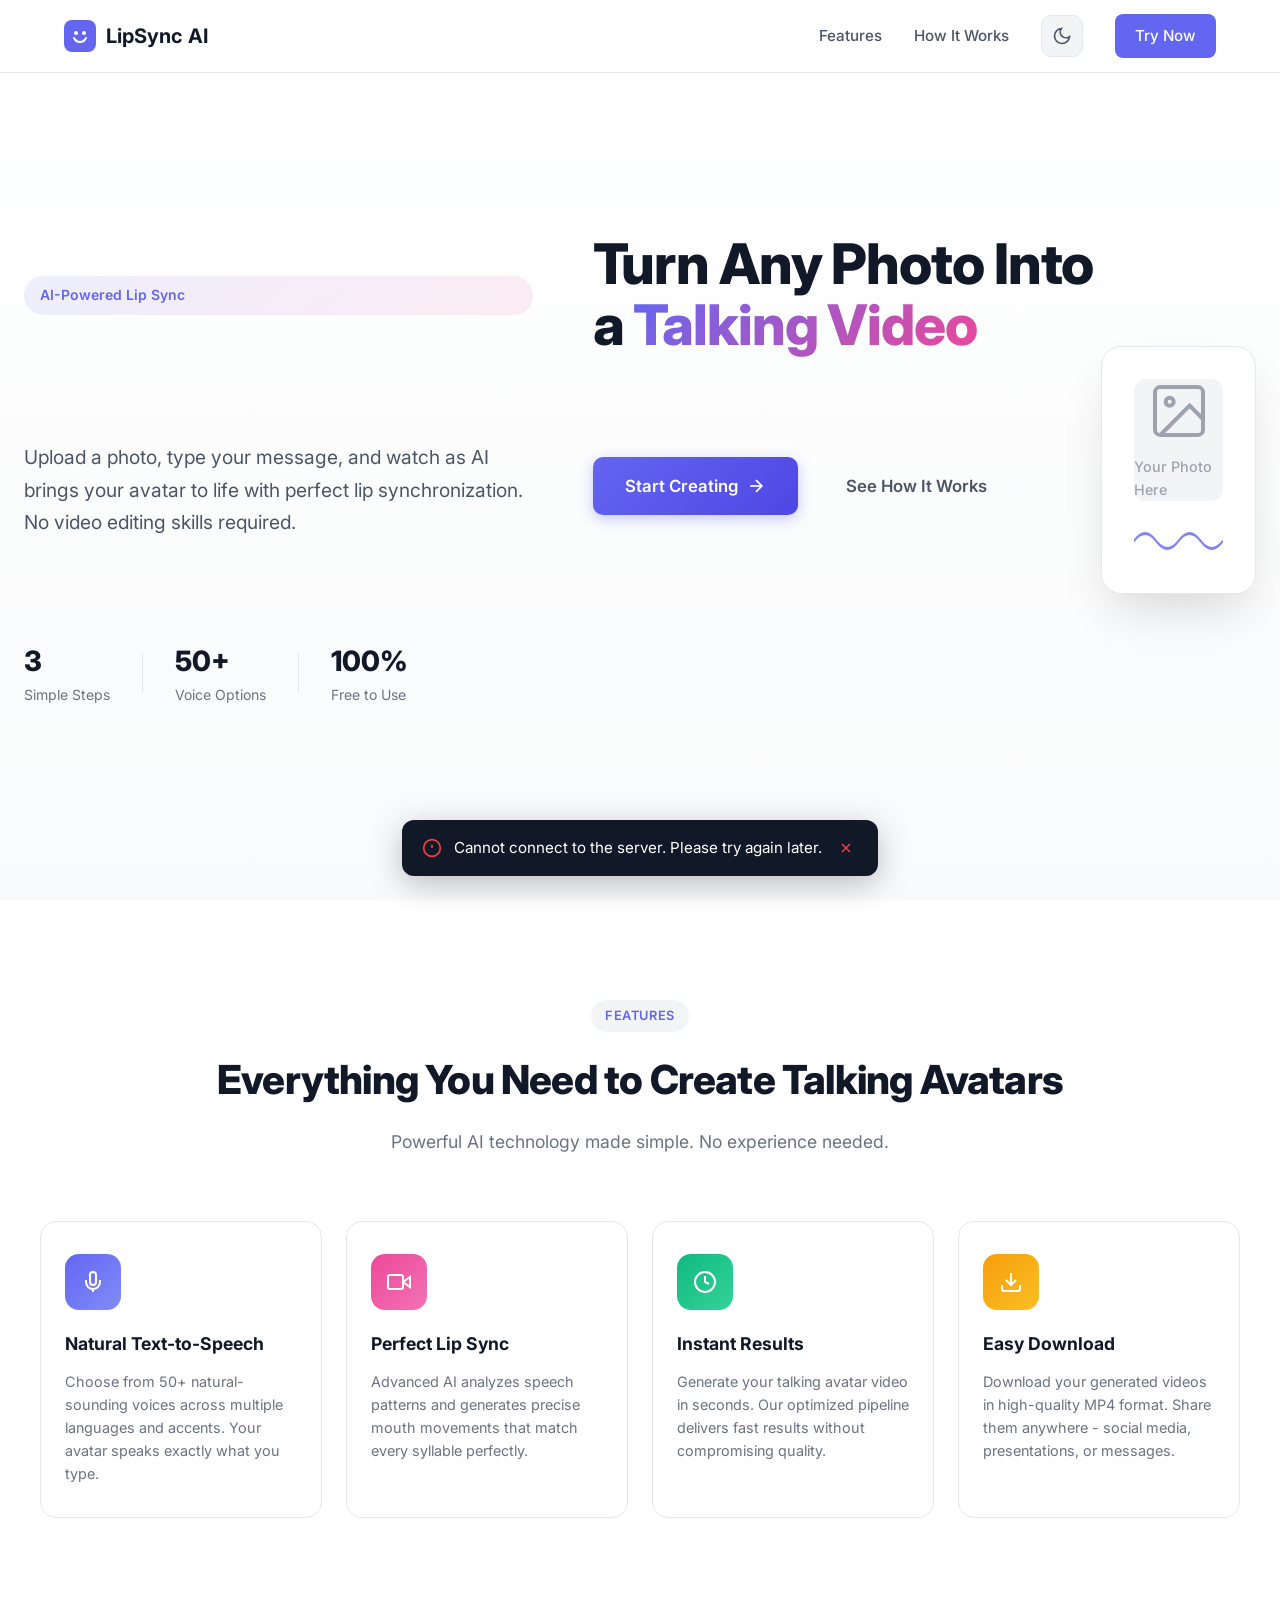
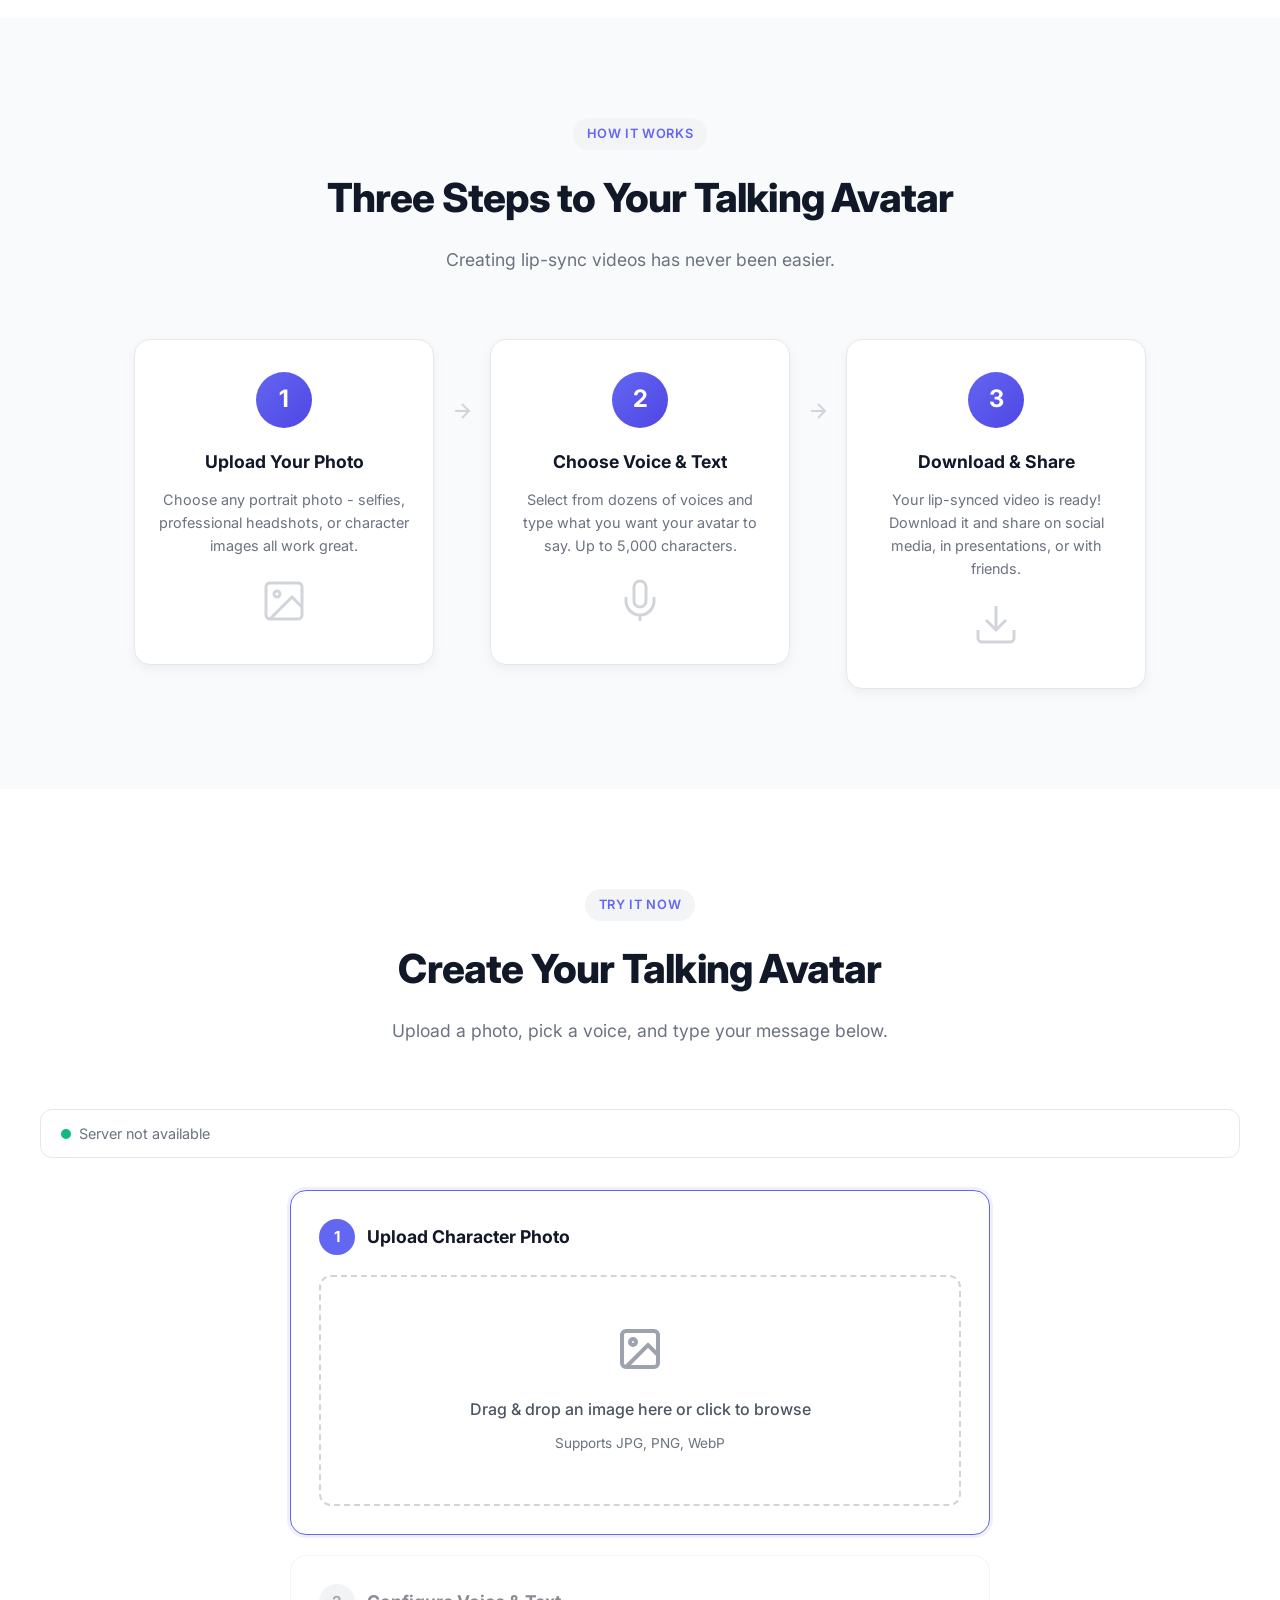
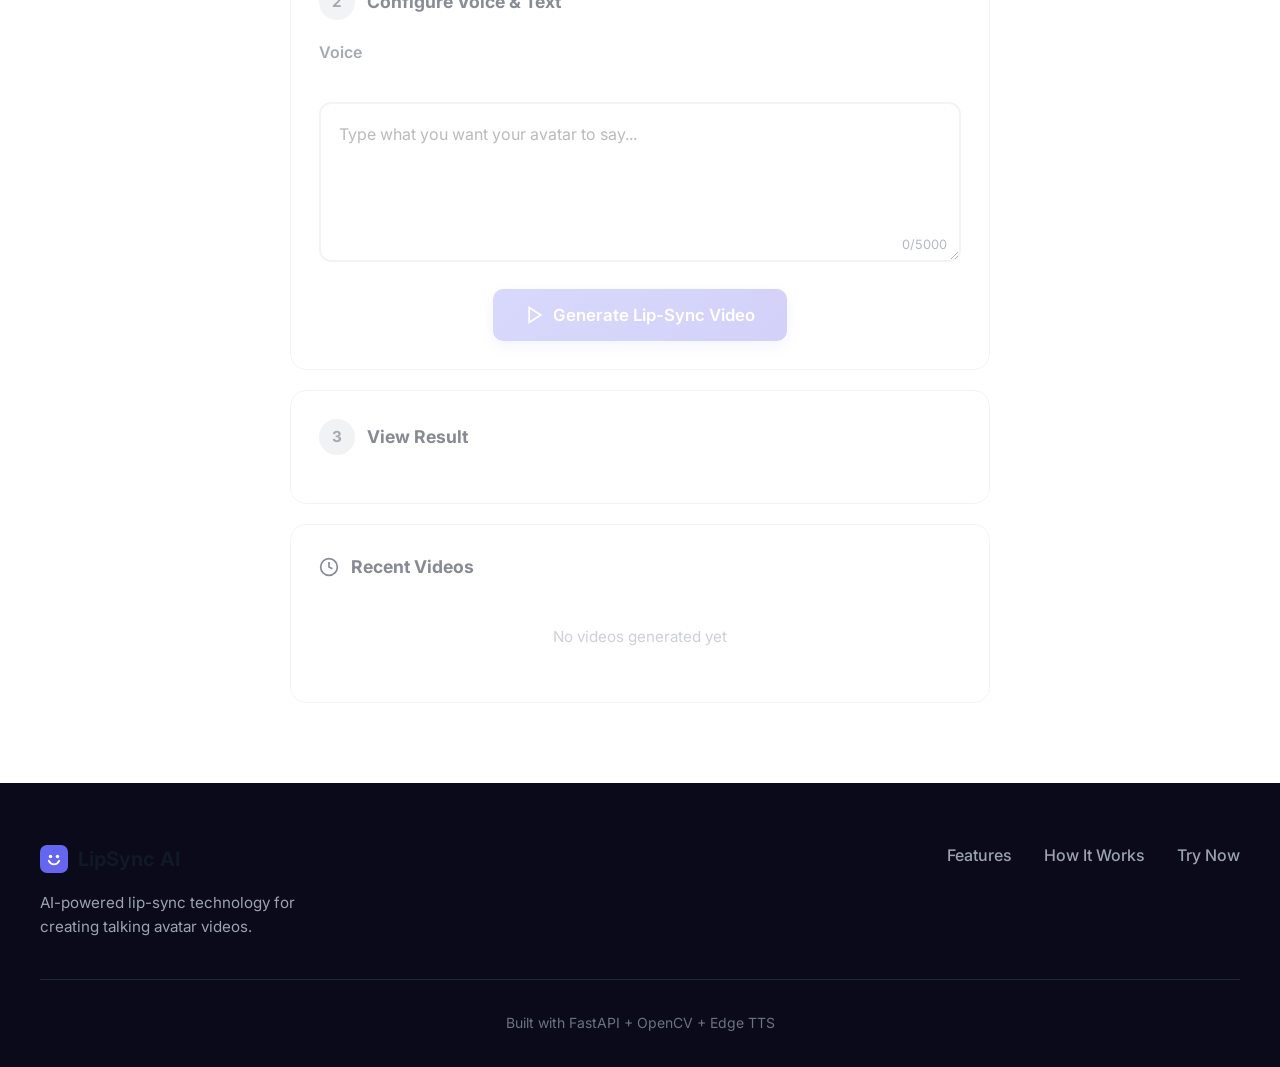
==== commit f4c125a3: "Add dark mode toggle with localStorage persistence - Toggle button in navigation bar with sun/moon i" ====
--- a/frontend/index.html
+++ b/frontend/index.html
@@ -32,6 +32,22 @@
             <div class="nav-links">
                 <a href="#features">Features</a>
                 <a href="#how-it-works">How It Works</a>
+                <button class="theme-toggle" id="theme-toggle" aria-label="Toggle dark mode">
+                    <svg class="sun-icon" width="20" height="20" viewBox="0 0 24 24" fill="none" stroke="currentColor" stroke-width="2">
+                        <circle cx="12" cy="12" r="5"></circle>
+                        <line x1="12" y1="1" x2="12" y2="3"></line>
+                        <line x1="12" y1="21" x2="12" y2="23"></line>
+                        <line x1="4.22" y1="4.22" x2="5.64" y2="5.64"></line>
+                        <line x1="18.36" y1="18.36" x2="19.78" y2="19.78"></line>
+                        <line x1="1" y1="12" x2="3" y2="12"></line>
+                        <line x1="21" y1="12" x2="23" y2="12"></line>
+                        <line x1="4.22" y1="19.78" x2="5.64" y2="18.36"></line>
+                        <line x1="18.36" y1="5.64" x2="19.78" y2="4.22"></line>
+                    </svg>
+                    <svg class="moon-icon" width="20" height="20" viewBox="0 0 24 24" fill="none" stroke="currentColor" stroke-width="2">
+                        <path d="M21 12.79A9 9 0 1 1 11.21 3 7 7 0 0 0 21 12.79z"></path>
+                    </svg>
+                </button>
                 <a href="#app" class="nav-cta">Try Now</a>
             </div>
             <button class="mobile-menu-btn" aria-label="Menu">
--- a/frontend/style.css
+++ b/frontend/style.css
@@ -28,6 +28,35 @@
     --gray-800: #1f2937;
     --gray-900: #111827;
     --font-family: 'Inter', -apple-system, BlinkMacSystemFont, 'Segoe UI', Roboto, sans-serif;
+    --bg-primary: white;
+    --bg-secondary: var(--gray-50);
+    --bg-card: white;
+    --text-primary: var(--gray-900);
+    --text-secondary: var(--gray-600);
+    --text-muted: var(--gray-500);
+    --border-color: var(--gray-200);
+    --shadow: 0 4px 12px rgba(0, 0, 0, 0.05);
+}
+
+[data-theme="dark"] {
+    --gray-50: #1a1a2e;
+    --gray-100: #16213e;
+    --gray-200: #2a2a4a;
+    --gray-300: #3a3a5a;
+    --gray-400: #6a6a8a;
+    --gray-500: #8a8aaa;
+    --gray-600: #b0b0cc;
+    --gray-700: #d0d0e0;
+    --gray-800: #e0e0f0;
+    --gray-900: #f0f0ff;
+    --bg-primary: #0f0f23;
+    --bg-secondary: #1a1a2e;
+    --bg-card: #16213e;
+    --text-primary: #f0f0ff;
+    --text-secondary: #b0b0cc;
+    --text-muted: #8a8aaa;
+    --border-color: #2a2a4a;
+    --shadow: 0 4px 12px rgba(0, 0, 0, 0.3);
 }
 
 html {
@@ -36,10 +65,11 @@
 
 body {
     font-family: var(--font-family);
-    background: var(--gray-50);
-    color: var(--gray-900);
+    background: var(--bg-secondary);
+    color: var(--text-primary);
     line-height: 1.6;
     -webkit-font-smoothing: antialiased;
+    transition: background-color 0.3s, color 0.3s;
 }
 
 /* ========================================
@@ -55,6 +85,12 @@
     background: rgba(255, 255, 255, 0.9);
     backdrop-filter: blur(12px);
     border-bottom: 1px solid var(--gray-200);
+    transition: background-color 0.3s, border-color 0.3s;
+}
+
+[data-theme="dark"] .navbar {
+    background: rgba(15, 15, 35, 0.9);
+    border-bottom-color: var(--gray-200);
 }
 
 .nav-container {
@@ -74,7 +110,7 @@
     text-decoration: none;
     font-size: 1.25rem;
     font-weight: 700;
-    color: var(--gray-900);
+    color: var(--text-primary);
 }
 
 .nav-links {
@@ -85,14 +121,14 @@
 
 .nav-links a {
     text-decoration: none;
-    color: var(--gray-600);
+    color: var(--text-secondary);
     font-weight: 500;
     font-size: 0.95rem;
     transition: color 0.2s;
 }
 
 .nav-links a:hover {
-    color: var(--gray-900);
+    color: var(--text-primary);
 }
 
 .nav-cta {
@@ -106,6 +142,47 @@
 .nav-cta:hover {
     background: var(--primary-dark) !important;
     transform: translateY(-1px);
+}
+
+.theme-toggle {
+    background: var(--gray-100);
+    border: 1px solid var(--gray-200);
+    border-radius: 10px;
+    padding: 10px;
+    cursor: pointer;
+    display: flex;
+    align-items: center;
+    justify-content: center;
+    color: var(--gray-600);
+    transition: all 0.2s;
+}
+
+.theme-toggle:hover {
+    background: var(--gray-200);
+    color: var(--gray-900);
+}
+
+[data-theme="dark"] .theme-toggle {
+    background: var(--gray-800);
+    border-color: var(--gray-700);
+    color: var(--gray-200);
+}
+
+[data-theme="dark"] .theme-toggle:hover {
+    background: var(--gray-700);
+    color: white;
+}
+
+.sun-icon {
+    display: none;
+}
+
+[data-theme="dark"] .sun-icon {
+    display: block;
+}
+
+[data-theme="dark"] .moon-icon {
+    display: none;
 }
 
 .mobile-menu-btn {
@@ -193,8 +270,9 @@
     display: flex;
     align-items: center;
     padding: 120px 24px 80px;
-    background: linear-gradient(180deg, white 0%, var(--gray-50) 100%);
+    background: linear-gradient(180deg, var(--bg-primary) 0%, var(--bg-secondary) 100%);
     overflow: hidden;
+    transition: background 0.3s;
 }
 
 .hero-container {
@@ -223,6 +301,7 @@
     line-height: 1.1;
     margin-bottom: 24px;
     letter-spacing: -0.02em;
+    color: var(--text-primary);
 }
 
 .gradient-text {
@@ -234,7 +313,7 @@
 
 .hero-subtitle {
     font-size: 1.2rem;
-    color: var(--gray-600);
+    color: var(--text-secondary);
     margin-bottom: 40px;
     max-width: 500px;
     line-height: 1.7;
@@ -260,12 +339,12 @@
 .stat-number {
     font-size: 1.75rem;
     font-weight: 800;
-    color: var(--gray-900);
+    color: var(--text-primary);
 }
 
 .stat-label {
     font-size: 0.875rem;
-    color: var(--gray-500);
+    color: var(--text-muted);
 }
 
 .stat-divider {
@@ -282,12 +361,14 @@
 }
 
 .hero-card {
-    background: white;
+    background: var(--bg-card);
     border-radius: 20px;
     padding: 32px;
     box-shadow: 0 25px 50px -12px rgba(0, 0, 0, 0.15);
     width: 100%;
     max-width: 400px;
+    border: 1px solid var(--border-color);
+    transition: background-color 0.3s, border-color 0.3s;
 }
 
 .hero-card-preview {
@@ -329,7 +410,8 @@
 
 .features {
     padding: 100px 24px;
-    background: white;
+    background: var(--bg-primary);
+    transition: background-color 0.3s;
 }
 
 .container {
@@ -360,11 +442,12 @@
     font-weight: 800;
     margin-bottom: 16px;
     letter-spacing: -0.02em;
+    color: var(--text-primary);
 }
 
 .section-header p {
     font-size: 1.1rem;
-    color: var(--gray-500);
+    color: var(--text-muted);
     max-width: 500px;
     margin: 0 auto;
 }
@@ -377,14 +460,19 @@
 
 .feature-card {
     padding: 32px 24px;
-    background: var(--gray-50);
+    background: var(--bg-card);
     border-radius: 16px;
-    transition: transform 0.2s, box-shadow 0.2s;
+    border: 1px solid var(--border-color);
+    transition: transform 0.2s, box-shadow 0.2s, background-color 0.3s, border-color 0.3s;
 }
 
 .feature-card:hover {
     transform: translateY(-4px);
     box-shadow: 0 12px 24px rgba(0, 0, 0, 0.08);
+}
+
+[data-theme="dark"] .feature-card:hover {
+    box-shadow: 0 12px 24px rgba(0, 0, 0, 0.3);
 }
 
 .feature-icon {
@@ -401,12 +489,12 @@
     font-size: 1.1rem;
     font-weight: 700;
     margin-bottom: 12px;
-    color: var(--gray-900);
+    color: var(--text-primary);
 }
 
 .feature-card p {
     font-size: 0.9rem;
-    color: var(--gray-500);
+    color: var(--text-muted);
     line-height: 1.6;
 }
 
@@ -416,7 +504,8 @@
 
 .how-it-works {
     padding: 100px 24px;
-    background: var(--gray-50);
+    background: var(--bg-secondary);
+    transition: background-color 0.3s;
 }
 
 .steps-grid {
@@ -429,11 +518,13 @@
 .step-card {
     flex: 1;
     max-width: 300px;
-    background: white;
+    background: var(--bg-card);
     border-radius: 16px;
     padding: 32px 24px;
     text-align: center;
     box-shadow: 0 4px 12px rgba(0, 0, 0, 0.05);
+    border: 1px solid var(--border-color);
+    transition: background-color 0.3s, border-color 0.3s;
 }
 
 .step-number {
@@ -454,12 +545,12 @@
     font-size: 1.1rem;
     font-weight: 700;
     margin-bottom: 12px;
-    color: var(--gray-900);
+    color: var(--text-primary);
 }
 
 .step-content p {
     font-size: 0.9rem;
-    color: var(--gray-500);
+    color: var(--text-muted);
     line-height: 1.6;
     margin-bottom: 20px;
 }
@@ -481,7 +572,8 @@
 
 .app-section {
     padding: 100px 24px 60px;
-    background: white;
+    background: var(--bg-primary);
+    transition: background-color 0.3s;
 }
 
 .app-status-bar {
@@ -489,12 +581,13 @@
     align-items: center;
     gap: 8px;
     padding: 12px 20px;
-    background: var(--gray-50);
-    border: 1px solid var(--gray-200);
+    background: var(--bg-card);
+    border: 1px solid var(--border-color);
     border-radius: 12px;
     margin-bottom: 32px;
     font-size: 0.9rem;
-    color: var(--gray-500);
+    color: var(--text-muted);
+    transition: background-color 0.3s, border-color 0.3s;
 }
 
 .status-dot {
@@ -516,8 +609,8 @@
 }
 
 .app-step {
-    background: var(--gray-50);
-    border: 1px solid var(--gray-200);
+    background: var(--bg-card);
+    border: 1px solid var(--border-color);
     border-radius: 16px;
     padding: 28px;
     margin-bottom: 20px;
@@ -571,7 +664,7 @@
 .app-step h3 {
     font-size: 1.1rem;
     font-weight: 700;
-    color: var(--gray-900);
+    color: var(--text-primary);
 }
 
 /* Upload Area */
@@ -582,7 +675,7 @@
     text-align: center;
     cursor: pointer;
     transition: all 0.3s ease;
-    background: white;
+    background: var(--bg-primary);
 }
 
 .upload-area:hover {
@@ -606,13 +699,13 @@
 }
 
 .upload-area p {
-    color: var(--gray-700);
+    color: var(--text-secondary);
     margin-bottom: 8px;
     font-weight: 500;
 }
 
 .upload-hint {
-    color: var(--gray-400);
+    color: var(--text-muted);
     font-size: 0.85rem;
 }
 
@@ -648,7 +741,7 @@
 .voice-selector label {
     display: block;
     font-weight: 600;
-    color: var(--gray-700);
+    color: var(--text-secondary);
     margin-bottom: 12px;
 }
 
@@ -660,9 +753,9 @@
 
 .voice-btn {
     padding: 12px 10px;
-    border: 2px solid var(--gray-200);
+    border: 2px solid var(--border-color);
     border-radius: 10px;
-    background: white;
+    background: var(--bg-primary);
     cursor: pointer;
     transition: all 0.2s;
     text-align: center;
@@ -681,13 +774,13 @@
     display: block;
     font-size: 0.9rem;
     font-weight: 600;
-    color: var(--gray-700);
+    color: var(--text-secondary);
 }
 
 .voice-btn .voice-gender {
     display: block;
     font-size: 0.8rem;
-    color: var(--gray-400);
+    color: var(--text-muted);
     margin-top: 4px;
 }
 
@@ -701,14 +794,15 @@
     width: 100%;
     min-height: 160px;
     padding: 18px;
-    border: 2px solid var(--gray-200);
+    border: 2px solid var(--border-color);
     border-radius: 12px;
     font-size: 1rem;
     font-family: var(--font-family);
     resize: vertical;
-    transition: border-color 0.2s, box-shadow 0.2s;
+    transition: border-color 0.2s, box-shadow 0.2s, background-color 0.3s;
     line-height: 1.6;
-    background: white;
+    background: var(--bg-primary);
+    color: var(--text-primary);
 }
 
 textarea:focus {
@@ -722,7 +816,7 @@
     bottom: 14px;
     right: 14px;
     font-size: 0.8rem;
-    color: var(--gray-400);
+    color: var(--text-muted);
 }
 
 /* Controls */
@@ -772,7 +866,7 @@
 }
 
 .loading-text {
-    color: var(--gray-700);
+    color: var(--text-secondary);
     font-weight: 500;
     margin-bottom: 20px;
 }
@@ -799,7 +893,7 @@
 
 .progress-text {
     font-size: 0.85rem;
-    color: var(--gray-500);
+    color: var(--text-muted);
     margin-top: 10px;
     display: block;
 }
@@ -810,7 +904,7 @@
 }
 
 .video-wrapper {
-    background: var(--gray-900);
+    background: #0a0a1a;
     border-radius: 12px;
     overflow: hidden;
     margin-bottom: 24px;
@@ -848,9 +942,10 @@
     align-items: center;
     gap: 14px;
     padding: 14px;
-    background: white;
-    border: 1px solid var(--gray-200);
+    background: var(--bg-card);
+    border: 1px solid var(--border-color);
     border-radius: 10px;
+    transition: background-color 0.3s, border-color 0.3s;
 }
 
 .history-item .history-thumb {
@@ -861,7 +956,7 @@
     display: flex;
     align-items: center;
     justify-content: center;
-    color: var(--gray-400);
+    color: var(--text-muted);
     flex-shrink: 0;
 }
 
@@ -873,7 +968,7 @@
 .history-item .history-text {
     font-size: 0.9rem;
     font-weight: 500;
-    color: var(--gray-700);
+    color: var(--text-secondary);
     white-space: nowrap;
     overflow: hidden;
     text-overflow: ellipsis;
@@ -881,7 +976,7 @@
 
 .history-item .history-date {
     font-size: 0.75rem;
-    color: var(--gray-400);
+    color: var(--text-muted);
     margin-top: 2px;
 }
 
@@ -896,7 +991,7 @@
    ======================================== */
 
 .footer {
-    background: var(--gray-900);
+    background: #0a0a1a;
     padding: 60px 24px 32px;
     color: white;
 }
@@ -916,6 +1011,7 @@
     color: var(--gray-400);
     font-size: 0.95rem;
     max-width: 300px;
+    margin-top: 16px;
 }
 
 .footer-links {
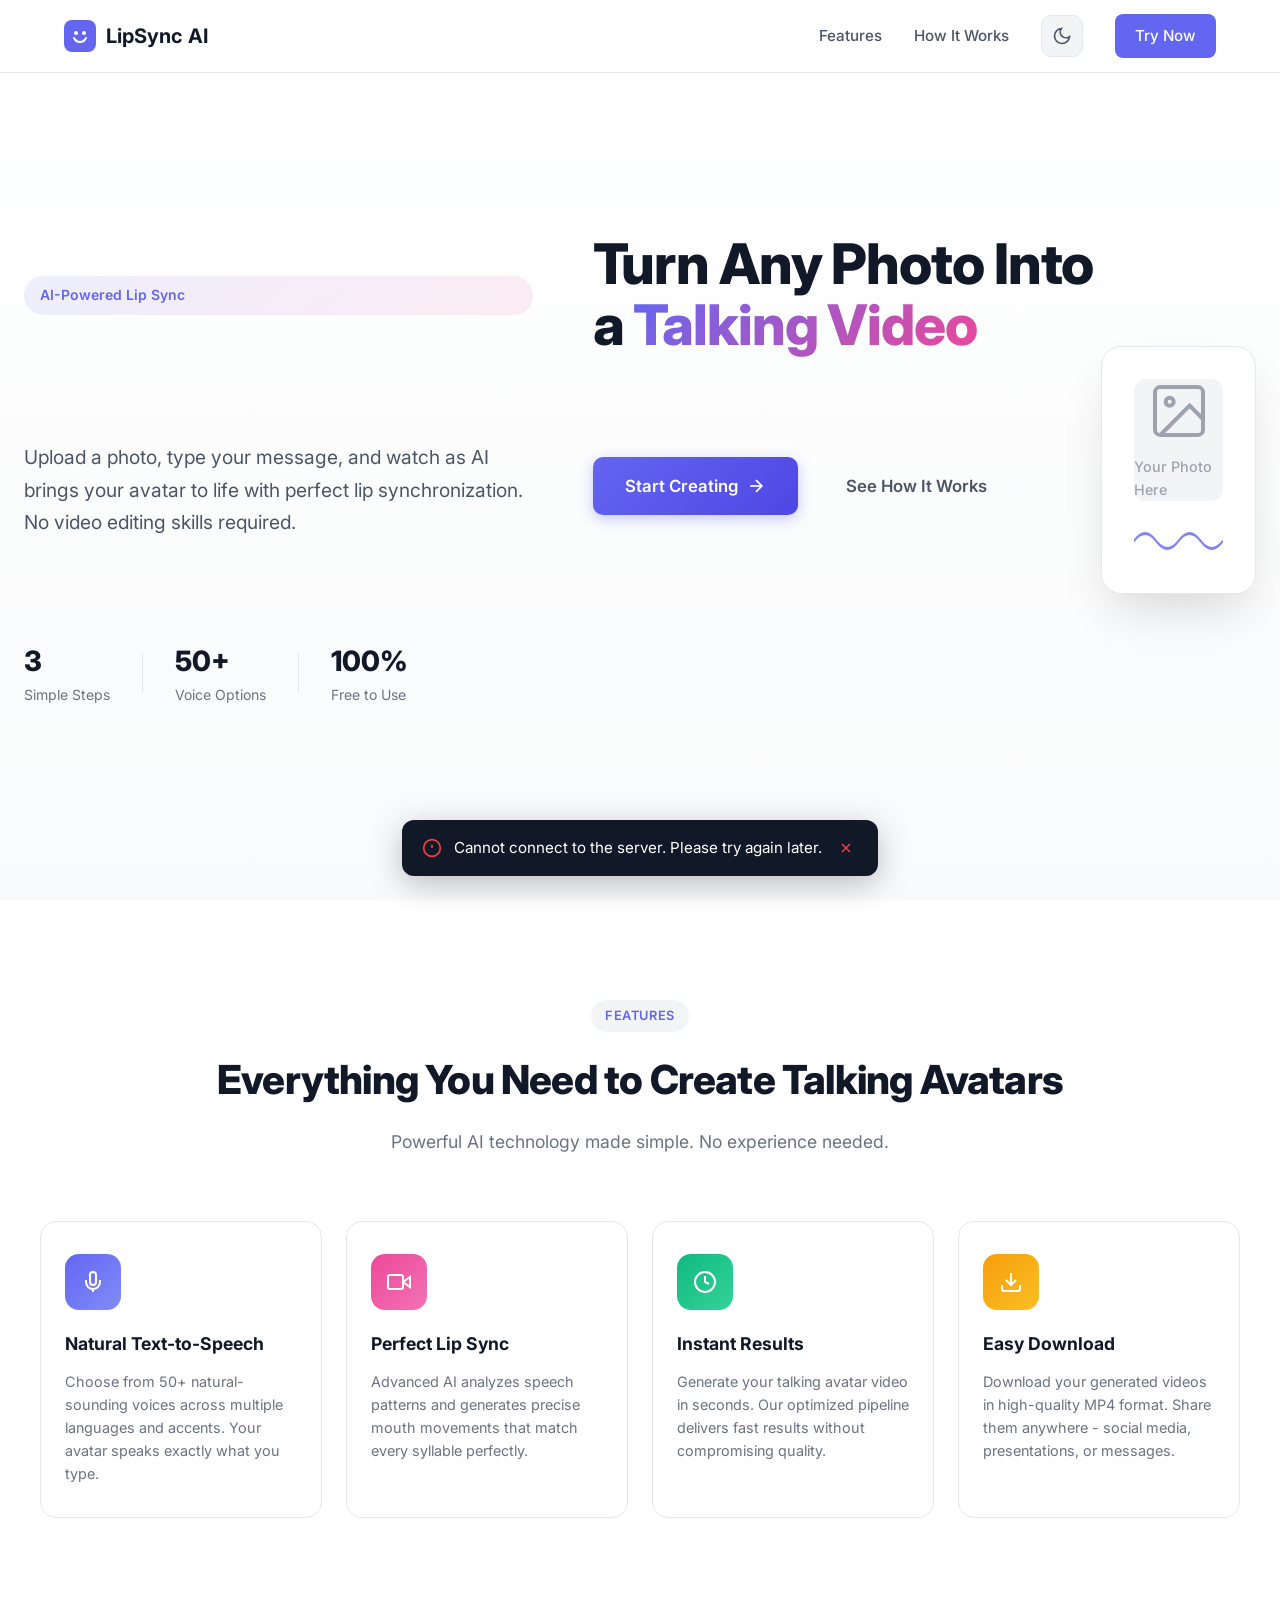
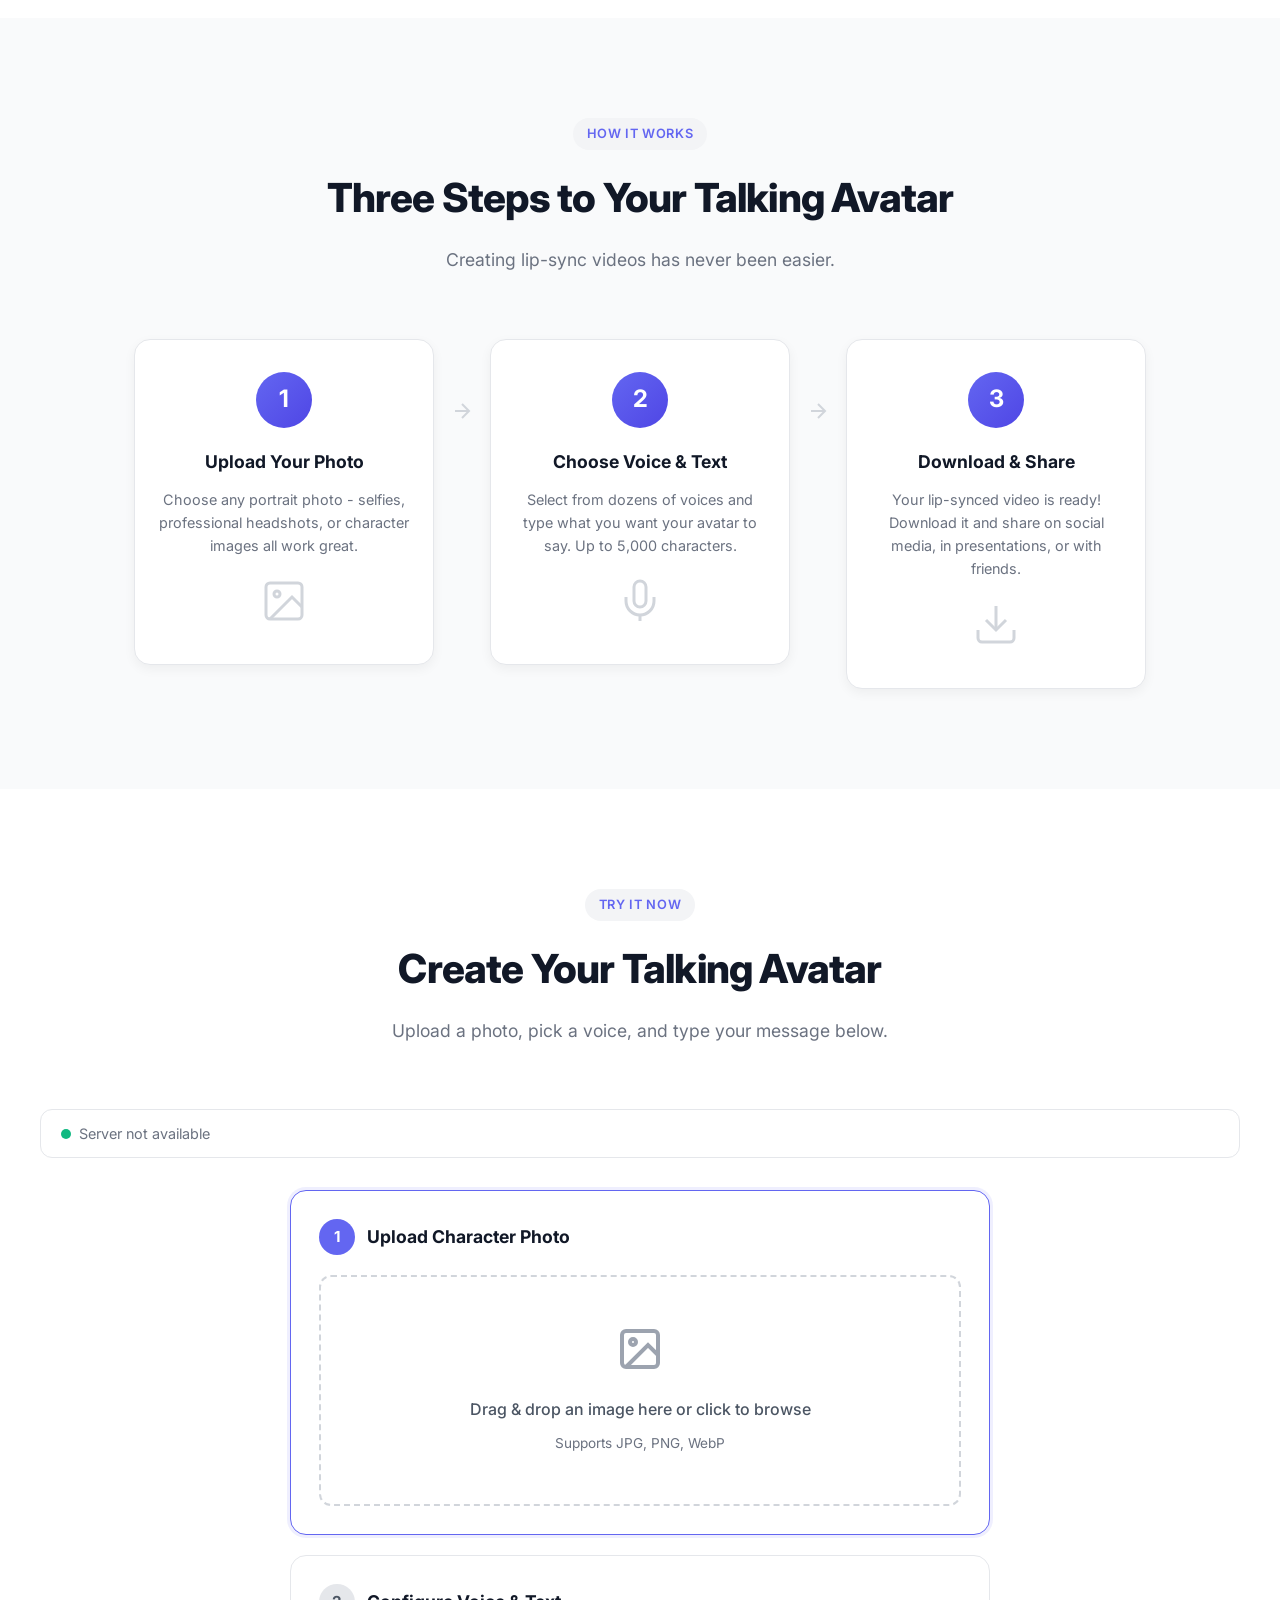
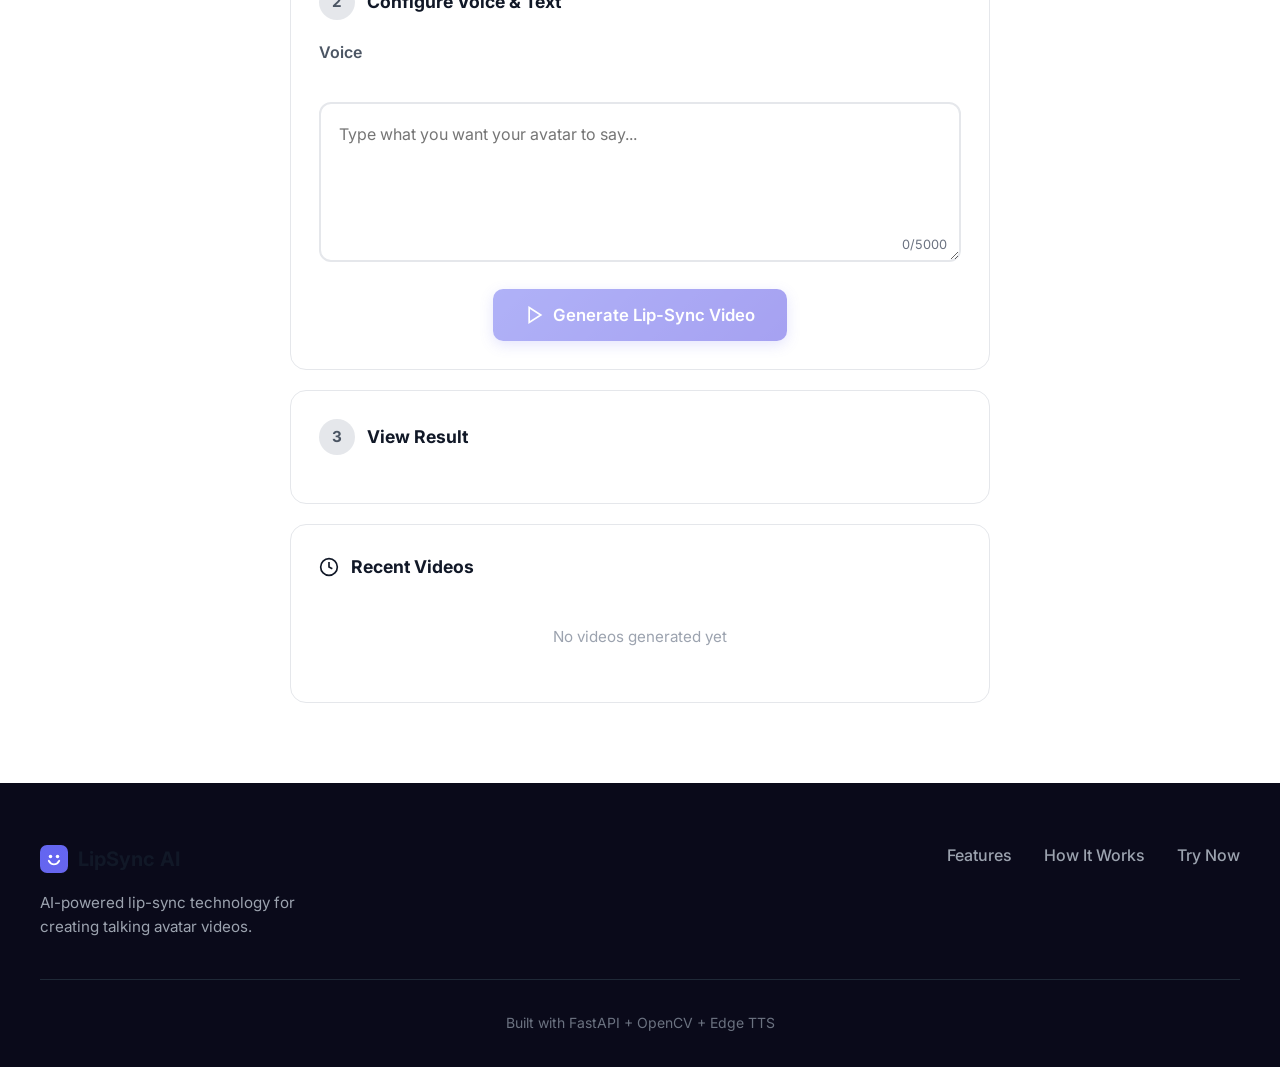
==== commit 03aa6049: "Add visual progress indicator with stages - Step-by-step progress (TTS → Analyze → Animate → Render)" ====
--- a/frontend/index.html
+++ b/frontend/index.html
@@ -327,15 +327,40 @@
                                 <svg width="32" height="32" viewBox="0 0 24 24" fill="none" stroke="currentColor" stroke-width="2">
                                     <path d="M12 2a3 3 0 0 0-3 3v7a3 3 0 0 0 6 0V5a3 3 0 0 0-3-3Z"></path>
                                     <path d="M19 10v2a7 7 0 0 1-14 0v-2"></path>
+                                    <line x1="12" y1="19" x2="12" y2="22"></line>
                                 </svg>
                             </div>
                         </div>
-                        <p class="loading-text" id="loading-text">Generating your lip-sync video...</p>
+                        <p class="loading-text" id="loading-text">Initializing...</p>
                         <div class="loading-progress">
                             <div class="progress-bar">
                                 <div class="progress-fill" id="progress-fill"></div>
                             </div>
-                            <span class="progress-text" id="progress-text">0%</span>
+                            <div class="progress-info">
+                                <span class="progress-text" id="progress-text">0%</span>
+                                <span class="progress-time" id="progress-time"></span>
+                            </div>
+                        </div>
+                        <div class="progress-stages" id="progress-stages">
+                            <div class="stage" data-stage="tts">
+                                <div class="stage-dot"></div>
+                                <span>TTS</span>
+                            </div>
+                            <div class="stage-connector"></div>
+                            <div class="stage" data-stage="analyze">
+                                <div class="stage-dot"></div>
+                                <span>Analyze</span>
+                            </div>
+                            <div class="stage-connector"></div>
+                            <div class="stage" data-stage="animate">
+                                <div class="stage-dot"></div>
+                                <span>Animate</span>
+                            </div>
+                            <div class="stage-connector"></div>
+                            <div class="stage" data-stage="render">
+                                <div class="stage-dot"></div>
+                                <span>Render</span>
+                            </div>
                         </div>
                     </div>
                     
--- a/frontend/style.css
+++ b/frontend/style.css
@@ -614,8 +614,8 @@
     border-radius: 16px;
     padding: 28px;
     margin-bottom: 20px;
-    opacity: 0.5;
-    pointer-events: none;
+    opacity: 1;
+    pointer-events: auto;
     transition: all 0.3s ease;
 }
 
@@ -627,7 +627,7 @@
 }
 
 .app-step.completed {
-    opacity: 0.8;
+    opacity: 0.85;
     border-color: var(--success);
 }
 
@@ -894,8 +894,91 @@
 .progress-text {
     font-size: 0.85rem;
     color: var(--text-muted);
+}
+
+.progress-info {
+    display: flex;
+    justify-content: space-between;
+    align-items: center;
     margin-top: 10px;
-    display: block;
+}
+
+.progress-time {
+    font-size: 0.8rem;
+    color: var(--text-muted);
+}
+
+.progress-stages {
+    display: flex;
+    align-items: center;
+    justify-content: center;
+    gap: 0;
+    margin-top: 24px;
+    padding: 16px;
+    background: var(--bg-secondary);
+    border-radius: 12px;
+}
+
+.stage {
+    display: flex;
+    flex-direction: column;
+    align-items: center;
+    gap: 6px;
+    opacity: 0.4;
+    transition: opacity 0.3s;
+}
+
+.stage.active {
+    opacity: 1;
+}
+
+.stage.completed {
+    opacity: 0.7;
+}
+
+.stage-dot {
+    width: 12px;
+    height: 12px;
+    border-radius: 50%;
+    background: var(--gray-300);
+    transition: all 0.3s;
+}
+
+.stage.active .stage-dot {
+    background: var(--primary);
+    box-shadow: 0 0 0 4px rgba(99, 102, 241, 0.2);
+    animation: pulse-stage 1s infinite;
+}
+
+.stage.completed .stage-dot {
+    background: var(--success);
+}
+
+@keyframes pulse-stage {
+    0%, 100% { box-shadow: 0 0 0 4px rgba(99, 102, 241, 0.2); }
+    50% { box-shadow: 0 0 0 8px rgba(99, 102, 241, 0.1); }
+}
+
+.stage span {
+    font-size: 0.75rem;
+    font-weight: 600;
+    color: var(--text-muted);
+}
+
+.stage.active span {
+    color: var(--primary);
+}
+
+.stage-connector {
+    width: 40px;
+    height: 2px;
+    background: var(--gray-200);
+    margin: 0 4px;
+    margin-bottom: 20px;
+}
+
+.stage.completed + .stage-connector {
+    background: var(--success);
 }
 
 /* Result */
@@ -1130,6 +1213,21 @@
 @media (max-width: 768px) {
     .nav-links {
         display: none;
+        position: absolute;
+        top: 72px;
+        right: 16px;
+        background: var(--bg-card);
+        border: 1px solid var(--border-color);
+        padding: 20px;
+        border-radius: 12px;
+        box-shadow: 0 8px 24px rgba(0,0,0,0.12);
+        flex-direction: column;
+        gap: 16px;
+        z-index: 1001;
+    }
+
+    .nav-links.show {
+        display: flex;
     }
 
     .mobile-menu-btn {
@@ -1137,16 +1235,25 @@
     }
 
     .hero {
-        padding: 100px 24px 60px;
+        padding: 100px 16px 60px;
     }
 
     .hero h1 {
-        font-size: 2.5rem;
+        font-size: 2.2rem;
+    }
+
+    .hero-subtitle {
+        font-size: 1rem;
     }
 
     .hero-actions {
         flex-direction: column;
-        align-items: center;
+        align-items: stretch;
+    }
+
+    .hero-actions .btn {
+        width: 100%;
+        justify-content: center;
     }
 
     .hero-stats {
@@ -1160,7 +1267,7 @@
     }
 
     .section-header h2 {
-        font-size: 2rem;
+        font-size: 1.8rem;
     }
 
     .steps-grid {
@@ -1177,6 +1284,18 @@
         grid-template-columns: repeat(2, 1fr);
     }
 
+    .app-section {
+        padding: 60px 16px 40px;
+    }
+
+    .app-step {
+        padding: 20px 16px;
+    }
+
+    textarea {
+        min-height: 120px;
+    }
+
     .footer-content {
         flex-direction: column;
         gap: 32px;
@@ -1190,13 +1309,65 @@
 
 @media (max-width: 480px) {
     .hero h1 {
-        font-size: 2rem;
+        font-size: 1.8rem;
     }
 
     .features-grid {
         grid-template-columns: 1fr;
     }
 
+    .feature-card {
+        padding: 24px 20px;
+    }
+
+    .app-step {
+        padding: 16px 12px;
+    }
+
+    .voice-options {
+        grid-template-columns: repeat(2, 1fr);
+        gap: 8px;
+    }
+
+    .voice-btn {
+        padding: 10px 6px;
+    }
+
+    .voice-btn .voice-name {
+        font-size: 0.8rem;
+    }
+
+    .result-actions {
+        flex-direction: column;
+    }
+
+    .result-actions .btn {
+        width: 100%;
+    }
+
+    .toast {
+        left: 16px;
+        right: 16px;
+        transform: none;
+        bottom: 16px;
+        max-width: none;
+    }
+
+    @keyframes slideUp {
+        from { transform: translateY(20px); opacity: 0; }
+        to { transform: translateY(0); opacity: 1; }
+    }
+}
+
+@media (max-width: 480px) {
+    .hero h1 {
+        font-size: 2rem;
+    }
+
+    .features-grid {
+        grid-template-columns: 1fr;
+    }
+
     .app-step {
         padding: 20px 16px;
     }
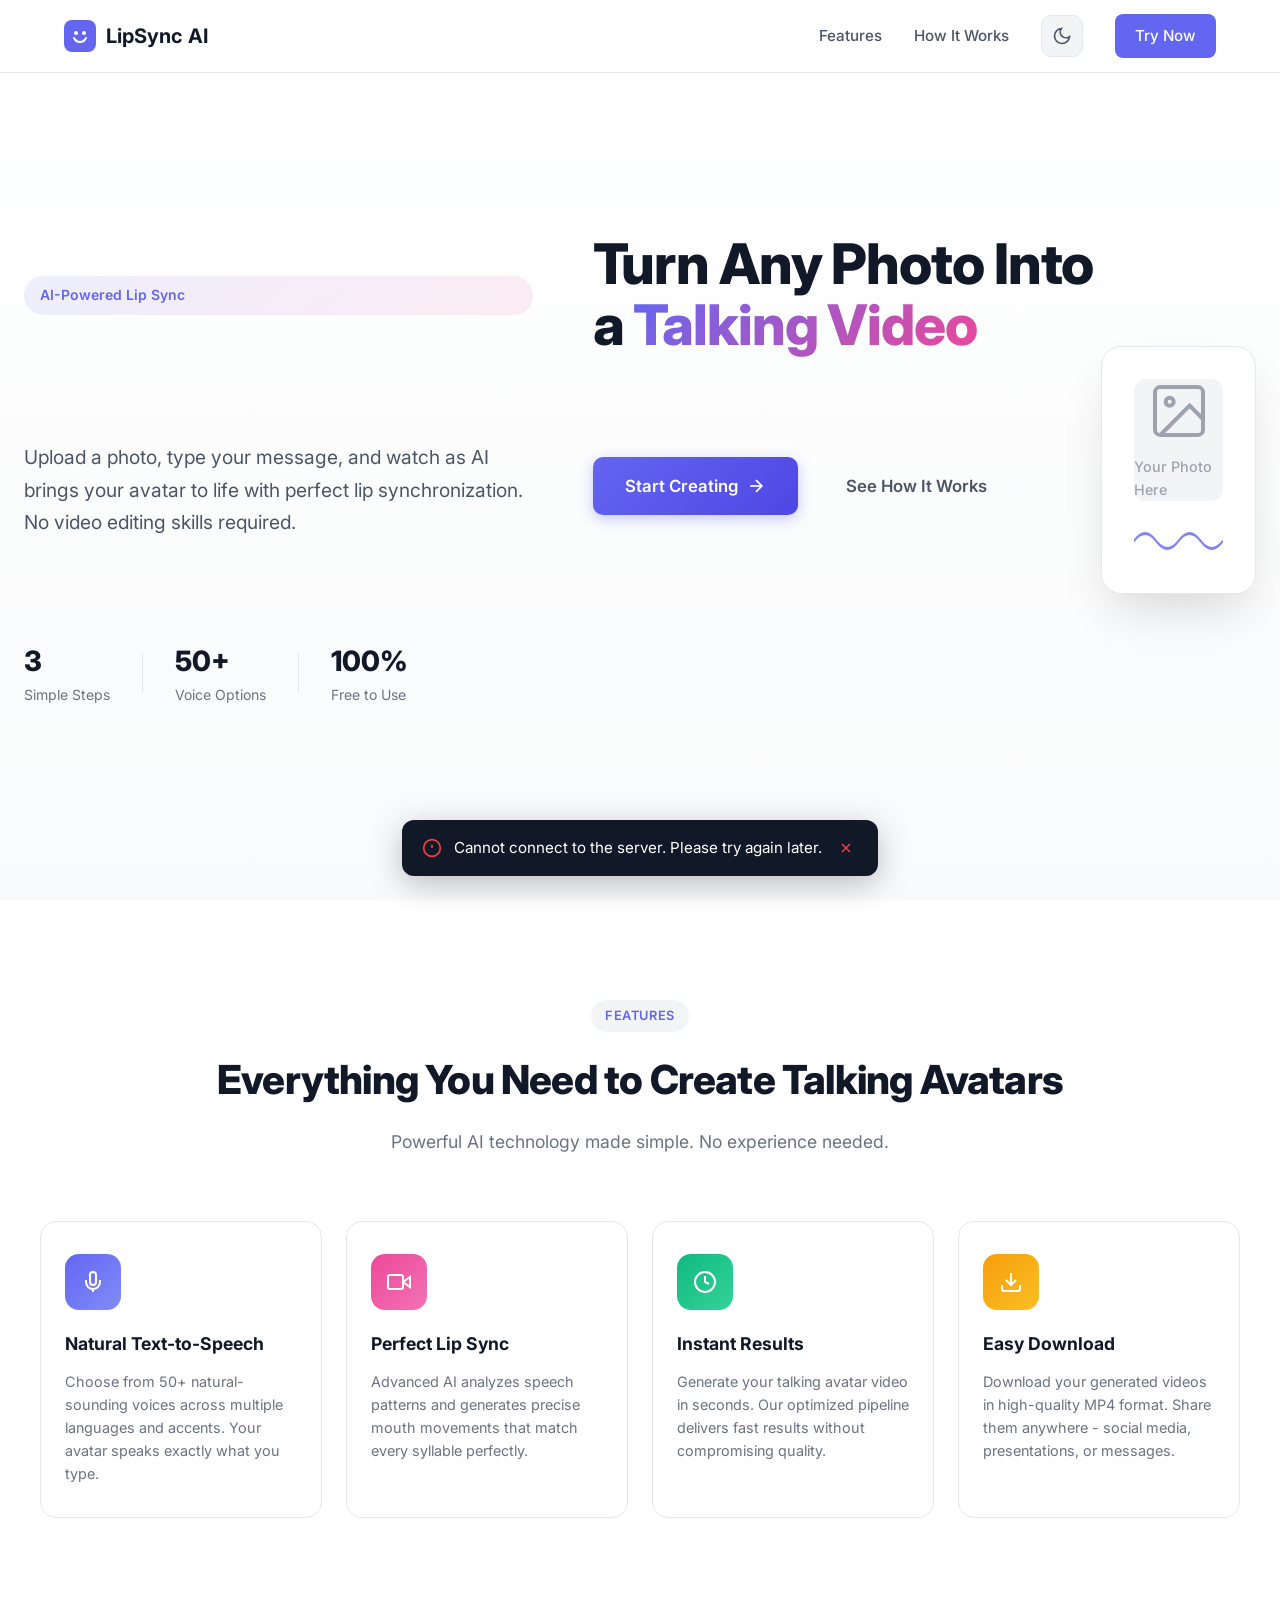
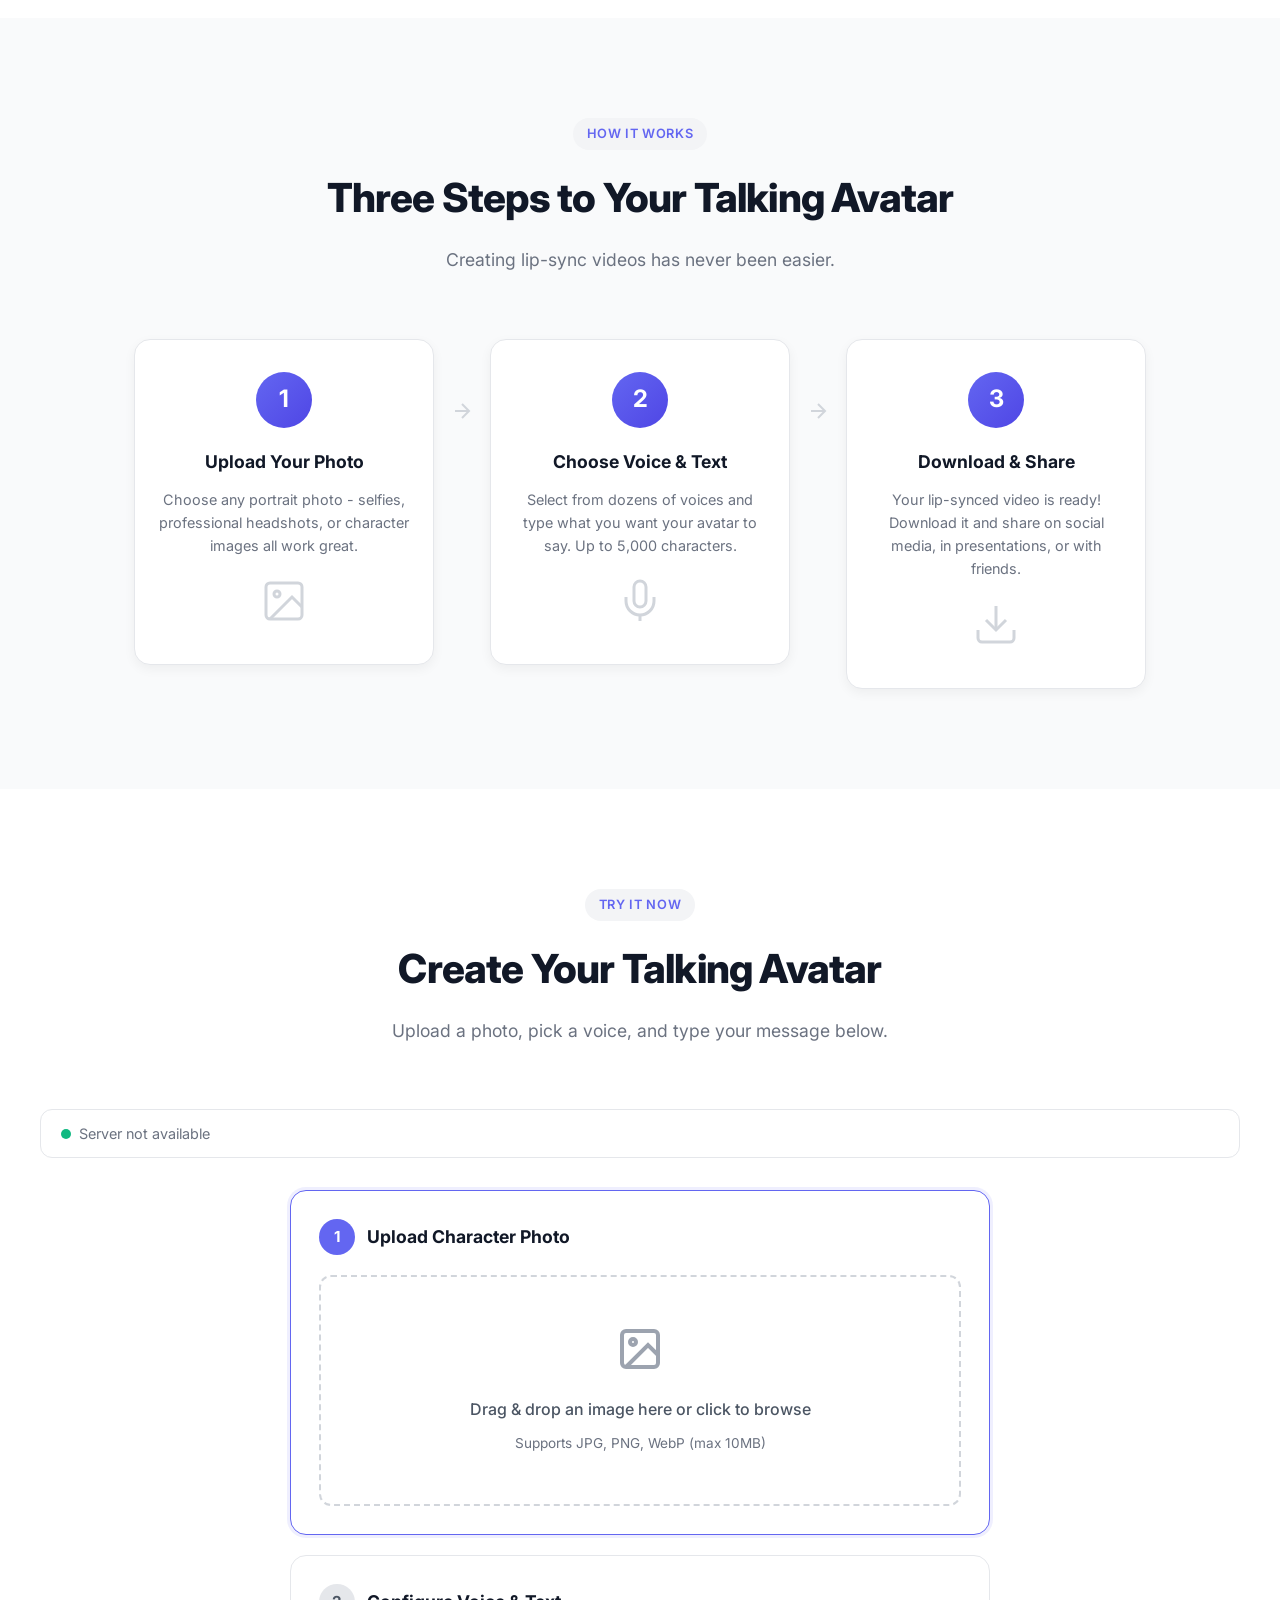
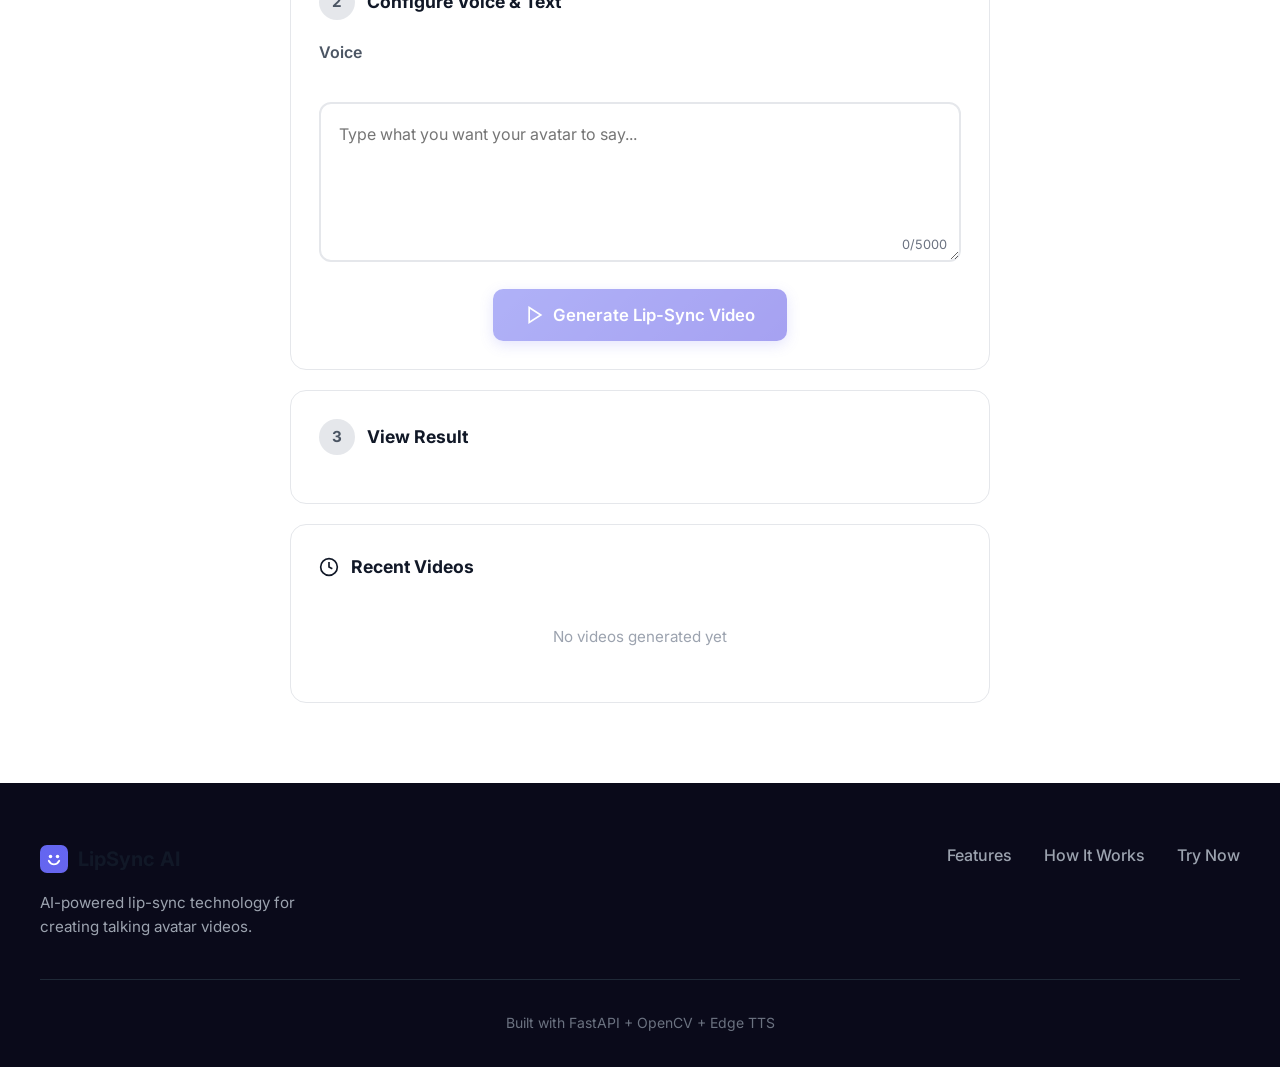
==== commit 43ec487e: "Add Higgsfield integration + improved upload UX Backend: - Higgsfield CLI integration module - Video" ====
--- a/frontend/index.html
+++ b/frontend/index.html
@@ -274,13 +274,41 @@
                             </svg>
                         </div>
                         <p>Drag & drop an image here or click to browse</p>
-                        <span class="upload-hint">Supports JPG, PNG, WebP</span>
-                        <input type="file" id="photo-input" accept="image/*" hidden>
-                    </div>
+                        <span class="upload-hint">Supports JPG, PNG, WebP (max 10MB)</span>
+                        <input type="file" id="photo-input" accept="image/jpeg,image/png,image/webp" hidden>
+                    </div>
+                    <!-- Upload Progress -->
+                    <div id="upload-progress" class="hidden" style="margin-top: 16px;">
+                        <div style="display: flex; align-items: center; gap: 12px; padding: 16px; background: var(--bg-secondary); border-radius: 10px;">
+                            <div class="upload-spinner"></div>
+                            <div style="flex: 1;">
+                                <p style="font-size: 0.9rem; font-weight: 600; color: var(--text-primary);">Uploading photo...</p>
+                                <p style="font-size: 0.8rem; color: var(--text-muted);" id="upload-status-text">Preparing...</p>
+                            </div>
+                        </div>
+                    </div>
+                    <!-- Preview Container -->
                     <div id="preview-container" class="hidden">
-                        <img id="photo-preview" alt="Uploaded photo">
-                        <div class="preview-info">
-                            <p id="photo-name"></p>
+                        <div style="position: relative; display: inline-block;">
+                            <img id="photo-preview" alt="Uploaded photo" style="max-width: 100%; max-height: 280px; border-radius: 12px; box-shadow: 0 8px 24px rgba(0,0,0,0.15);">
+                            <div id="face-indicator" style="display: none; position: absolute; top: 10px; left: 10px; background: rgba(16, 185, 129, 0.9); color: white; padding: 4px 10px; border-radius: 6px; font-size: 0.75rem; font-weight: 600;">
+                                <svg width="12" height="12" viewBox="0 0 24 24" fill="none" stroke="currentColor" stroke-width="2" style="display: inline; vertical-align: middle;">
+                                    <polyline points="20 6 9 17 4 12"></polyline>
+                                </svg>
+                                Face detected
+                            </div>
+                            <button id="remove-photo-btn" style="position: absolute; top: 10px; right: 10px; background: rgba(0,0,0,0.6); color: white; border: none; border-radius: 50%; width: 28px; height: 28px; cursor: pointer; display: flex; align-items: center; justify-content: center;">
+                                <svg width="14" height="14" viewBox="0 0 24 24" fill="none" stroke="currentColor" stroke-width="2">
+                                    <line x1="18" y1="6" x2="6" y2="18"></line>
+                                    <line x1="6" y1="6" x2="18" y2="18"></line>
+                                </svg>
+                            </button>
+                        </div>
+                        <div class="preview-info" style="margin-top: 12px;">
+                            <div>
+                                <p id="photo-name" style="font-weight: 500;"></p>
+                                <p id="photo-details" style="font-size: 0.8rem; color: var(--text-muted);"></p>
+                            </div>
                             <button id="change-photo-btn" class="btn btn-ghost btn-sm">Change Photo</button>
                         </div>
                     </div>
--- a/frontend/style.css
+++ b/frontend/style.css
@@ -685,17 +685,20 @@
 
 .upload-area.dragover {
     border-color: var(--primary);
-    background: rgba(99, 102, 241, 0.05);
+    background: rgba(99, 102, 241, 0.08);
     transform: scale(1.01);
+    box-shadow: 0 0 0 4px rgba(99, 102, 241, 0.1);
 }
 
 .upload-icon {
     color: var(--gray-400);
     margin-bottom: 16px;
+    transition: transform 0.3s;
 }
 
 .upload-area:hover .upload-icon {
     color: var(--primary);
+    transform: scale(1.1);
 }
 
 .upload-area p {
@@ -707,6 +710,15 @@
 .upload-hint {
     color: var(--text-muted);
     font-size: 0.85rem;
+}
+
+.upload-spinner {
+    width: 32px;
+    height: 32px;
+    border: 3px solid var(--gray-200);
+    border-top-color: var(--primary);
+    border-radius: 50%;
+    animation: spin 0.8s linear infinite;
 }
 
 #preview-container {
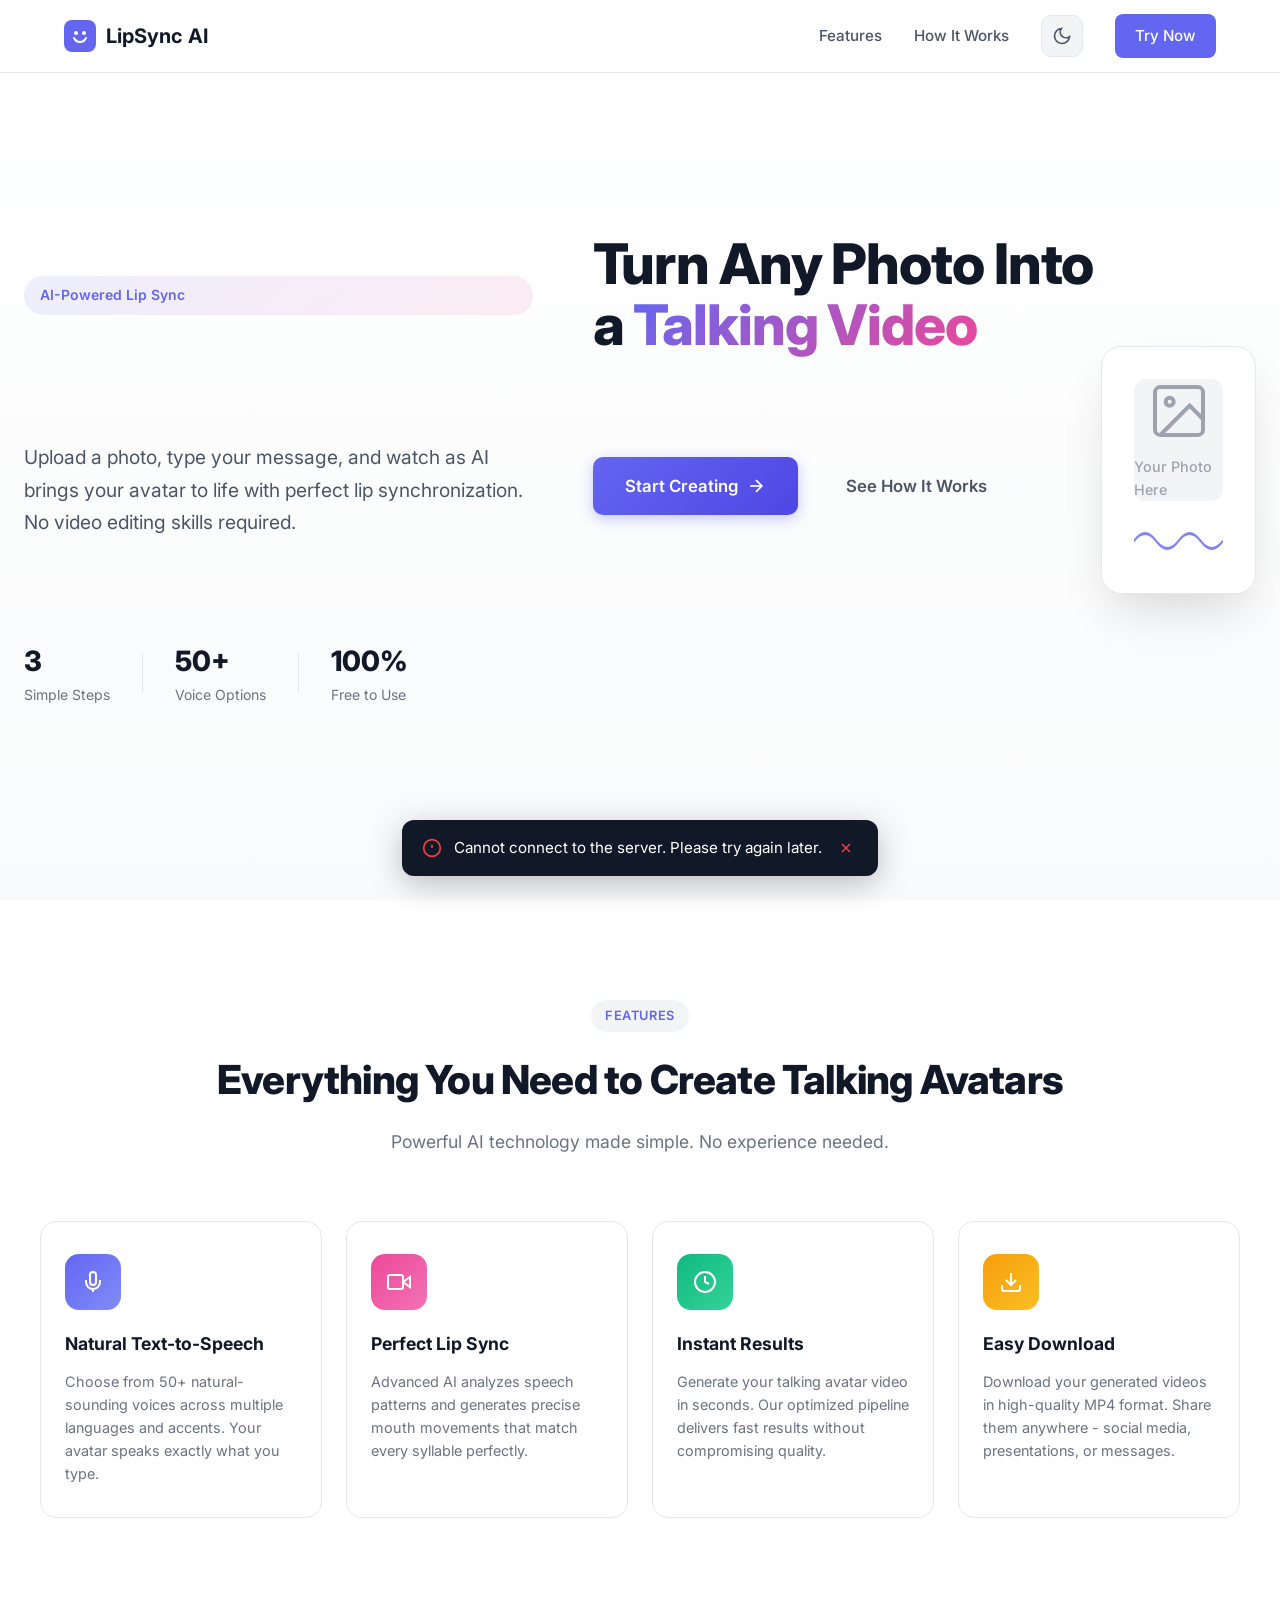
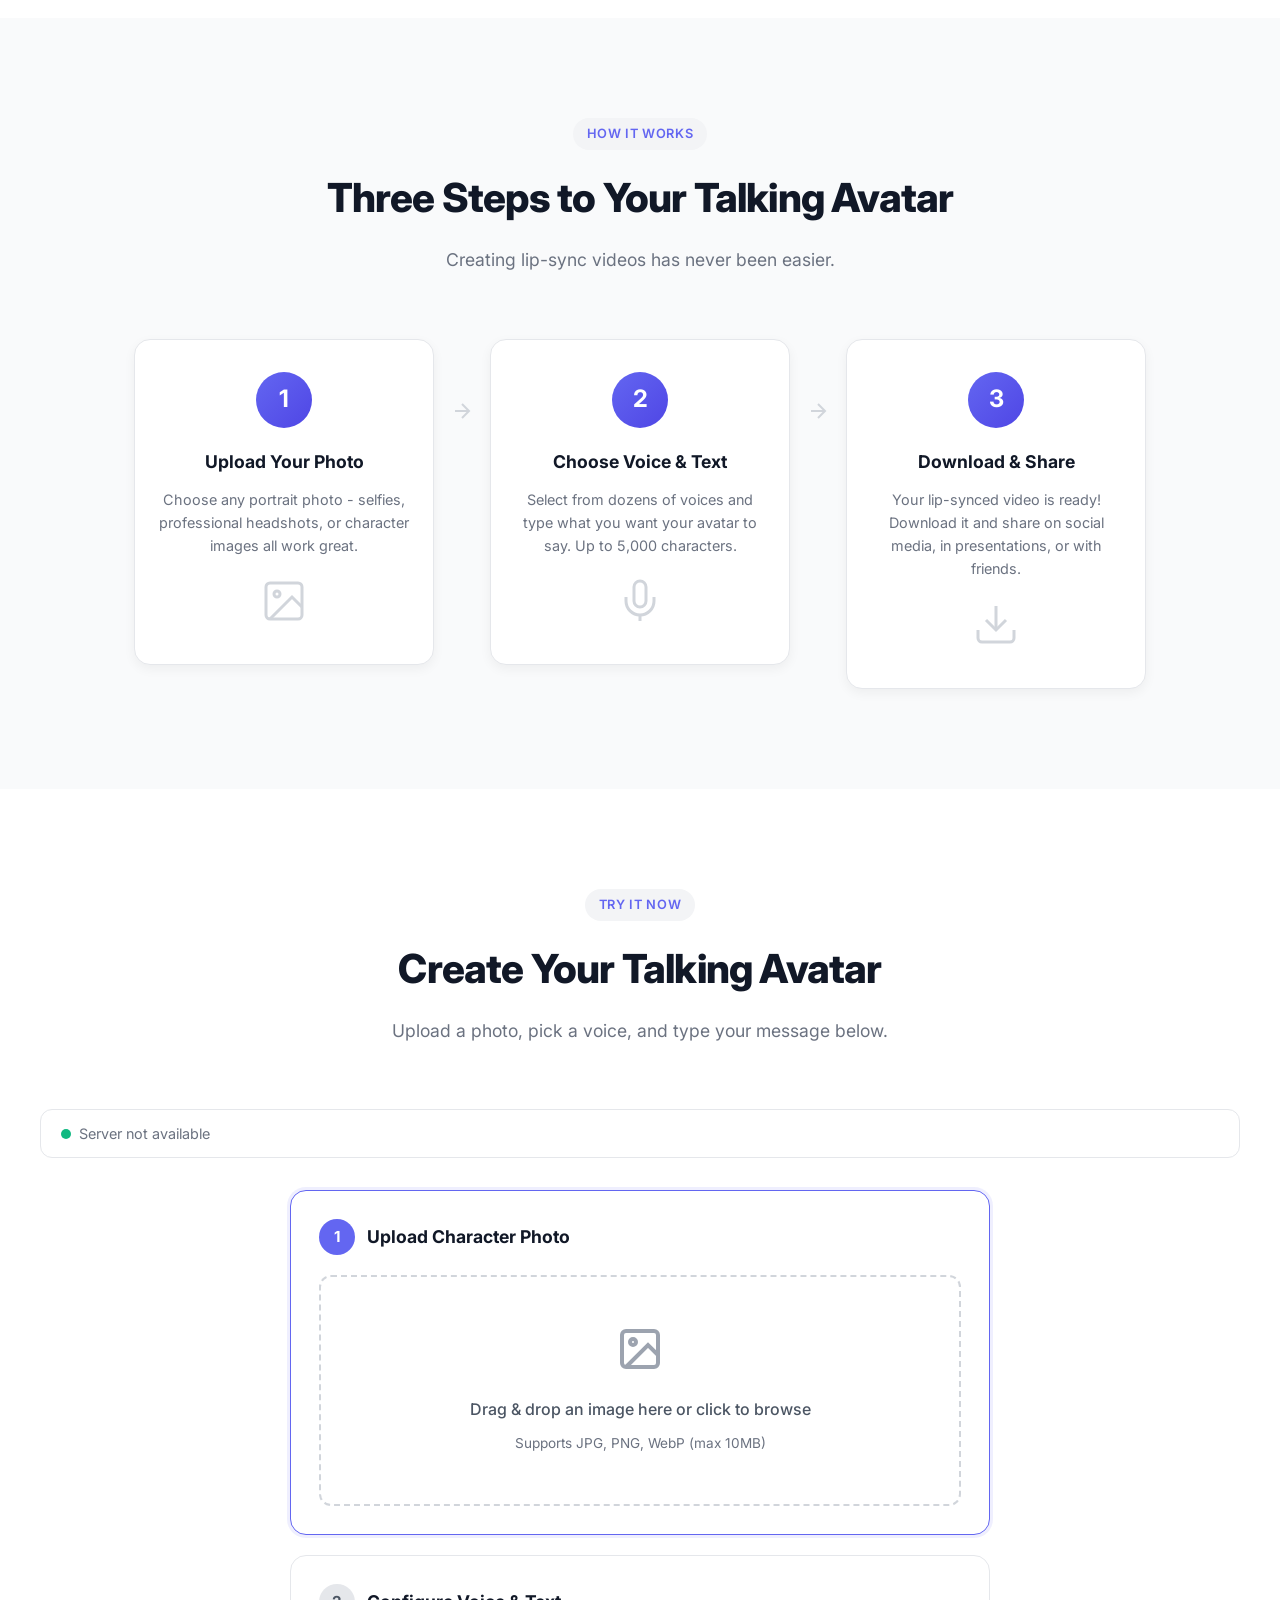
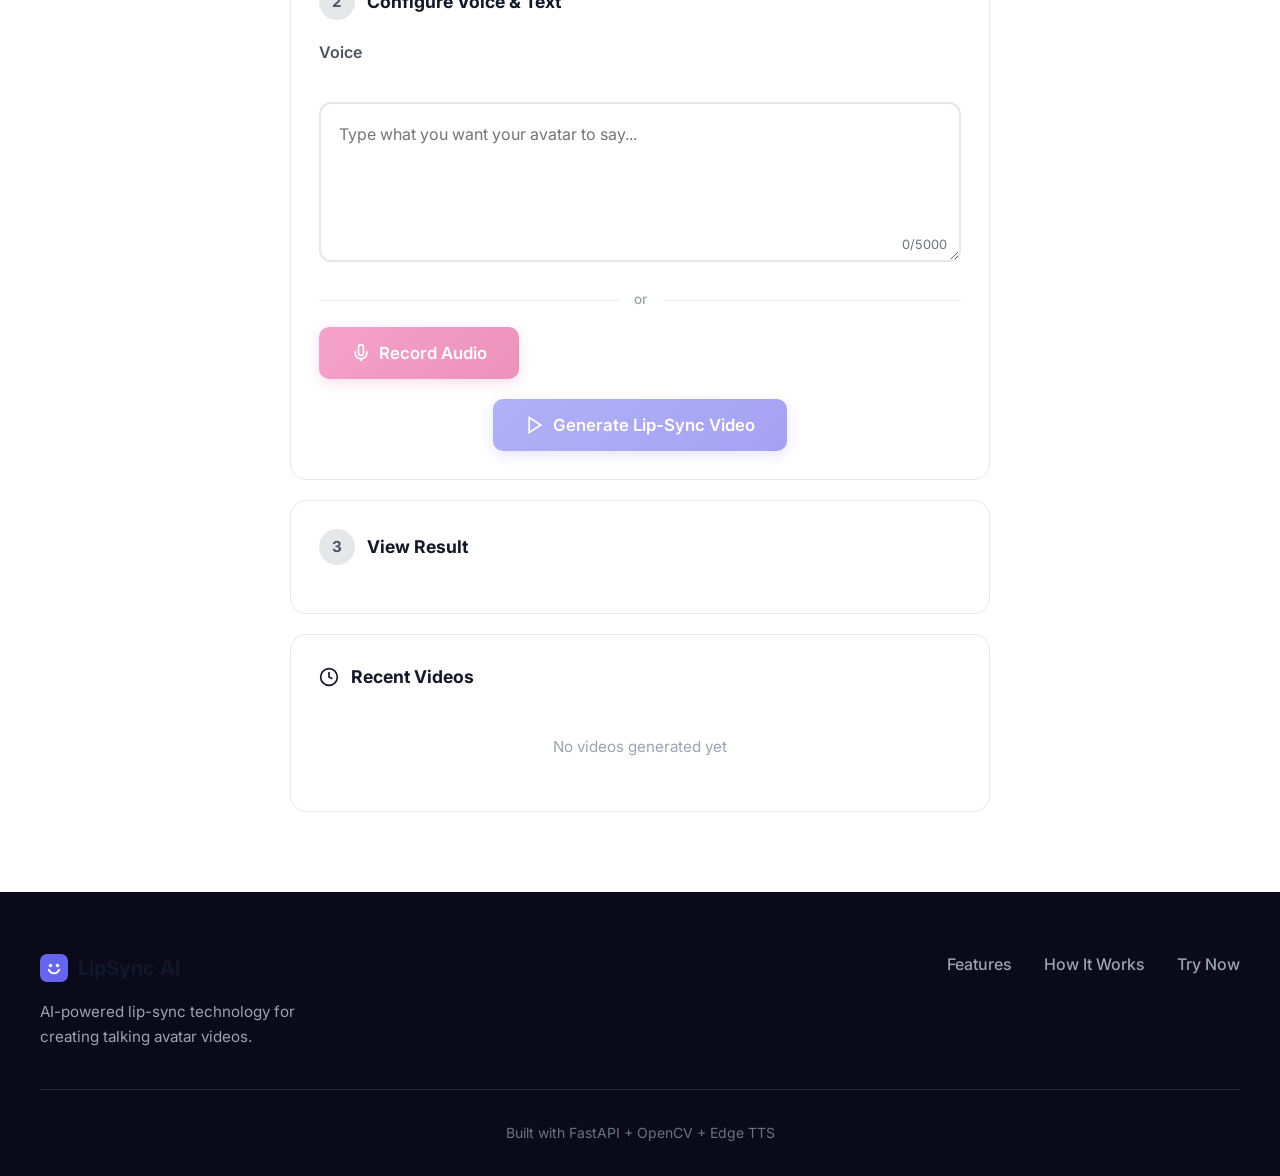
==== commit 07e432ce: "Add record audio button + fix face detection heuristic Frontend: - Add record button with MediaRecor" ====
--- a/frontend/index.html
+++ b/frontend/index.html
@@ -330,7 +330,27 @@
                         <textarea id="text-input" placeholder="Type what you want your avatar to say..." maxlength="5000"></textarea>
                         <span class="char-count"><span id="char-count">0</span>/5000</span>
                     </div>
-                    
+
+                    <div class="or-divider"><span>or</span></div>
+
+                    <div class="record-section">
+                        <button id="record-btn" class="btn btn-record btn-lg" disabled>
+                            <svg class="mic-icon" width="20" height="20" viewBox="0 0 24 24" fill="none" stroke="currentColor" stroke-width="2">
+                                <path d="M12 2a3 3 0 0 0-3 3v7a3 3 0 0 0 6 0V5a3 3 0 0 0-3-3Z"></path>
+                                <path d="M19 10v2a7 7 0 0 1-14 0v-2"></path>
+                                <line x1="12" y1="19" x2="12" y2="22"></line>
+                            </svg>
+                            <svg class="stop-icon hidden" width="20" height="20" viewBox="0 0 24 24" fill="none" stroke="currentColor" stroke-width="2">
+                                <rect x="6" y="6" width="12" height="12" rx="2"></rect>
+                            </svg>
+                            <span id="record-btn-text">Record Audio</span>
+                        </button>
+                        <div id="record-status" class="record-status hidden">
+                            <div class="record-pulse"></div>
+                            <span id="record-time">0:00</span>
+                        </div>
+                    </div>
+
                     <div class="controls">
                         <button id="speak-btn" class="btn btn-primary btn-lg" disabled>
                             <svg width="20" height="20" viewBox="0 0 24 24" fill="none" stroke="currentColor" stroke-width="2">
--- a/frontend/style.css
+++ b/frontend/style.css
@@ -241,6 +241,84 @@
     transform: none;
 }
 
+.btn-record {
+    background: linear-gradient(135deg, var(--secondary) 0%, #db2777 100%);
+    color: white;
+    box-shadow: 0 4px 14px rgba(236, 72, 153, 0.35);
+    display: inline-flex;
+    align-items: center;
+    gap: 8px;
+}
+
+.btn-record:hover:not(:disabled) {
+    transform: translateY(-2px);
+    box-shadow: 0 6px 20px rgba(236, 72, 153, 0.45);
+}
+
+.btn-record:disabled {
+    opacity: 0.5;
+    cursor: not-allowed;
+    transform: none;
+}
+
+.btn-record.recording {
+    background: var(--error);
+    box-shadow: 0 4px 14px rgba(239, 68, 68, 0.35);
+    animation: record-pulse 1.5s ease-in-out infinite;
+}
+
+@keyframes record-pulse {
+    0%, 100% { box-shadow: 0 4px 14px rgba(239, 68, 68, 0.35); }
+    50% { box-shadow: 0 4px 28px rgba(239, 68, 68, 0.6); }
+}
+
+.or-divider {
+    display: flex;
+    align-items: center;
+    gap: 16px;
+    margin: 16px 0;
+    color: var(--gray-400);
+    font-size: 0.85rem;
+    font-weight: 500;
+}
+
+.or-divider::before,
+.or-divider::after {
+    content: '';
+    flex: 1;
+    height: 1px;
+    background: var(--gray-200);
+}
+
+.record-section {
+    display: flex;
+    align-items: center;
+    gap: 16px;
+    margin-bottom: 20px;
+}
+
+.record-status {
+    display: flex;
+    align-items: center;
+    gap: 8px;
+    font-size: 0.9rem;
+    font-weight: 600;
+    color: var(--error);
+}
+
+.record-pulse {
+    width: 10px;
+    height: 10px;
+    border-radius: 50%;
+    background: var(--error);
+    animation: blink 1s ease-in-out infinite;
+}
+
+@keyframes blink {
+    0%, 100% { opacity: 1; }
+    50% { opacity: 0.3; }
+}
+
 .btn-secondary {
     background: var(--gray-100);
     color: var(--gray-700);
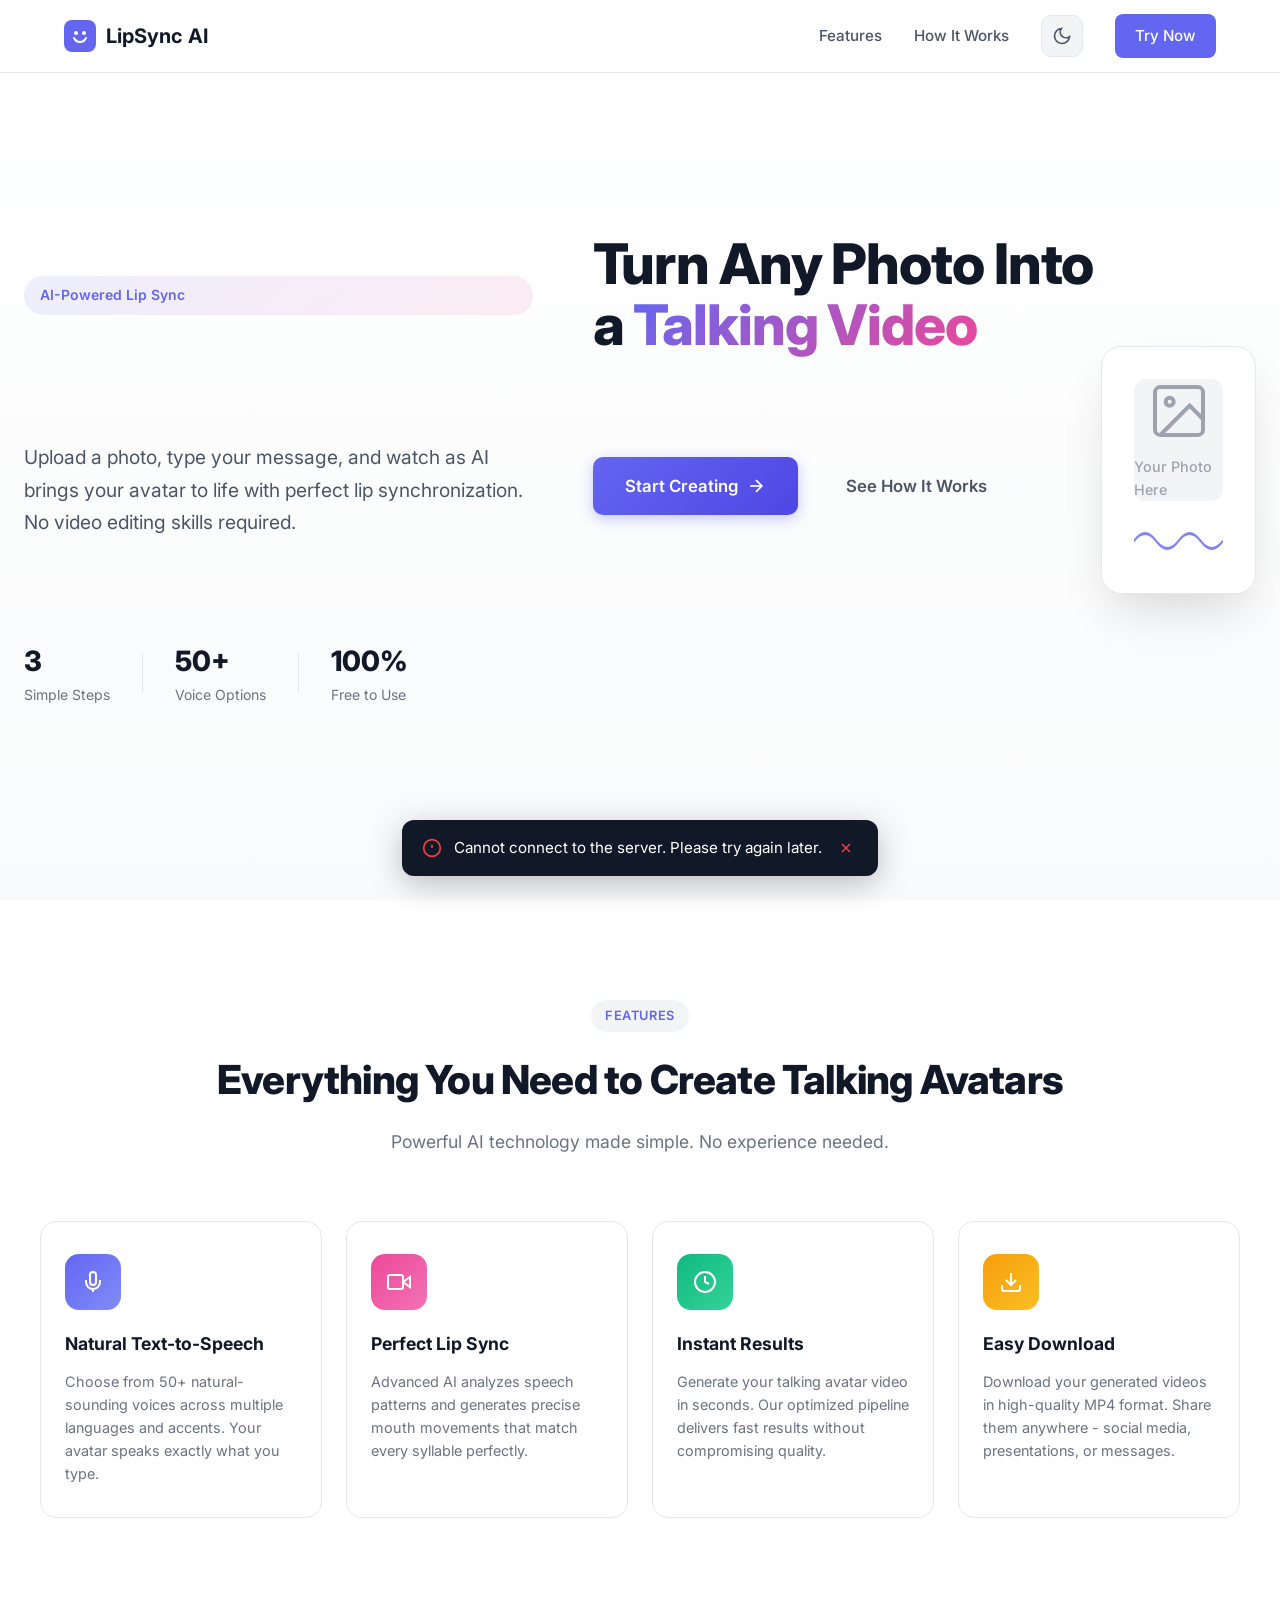
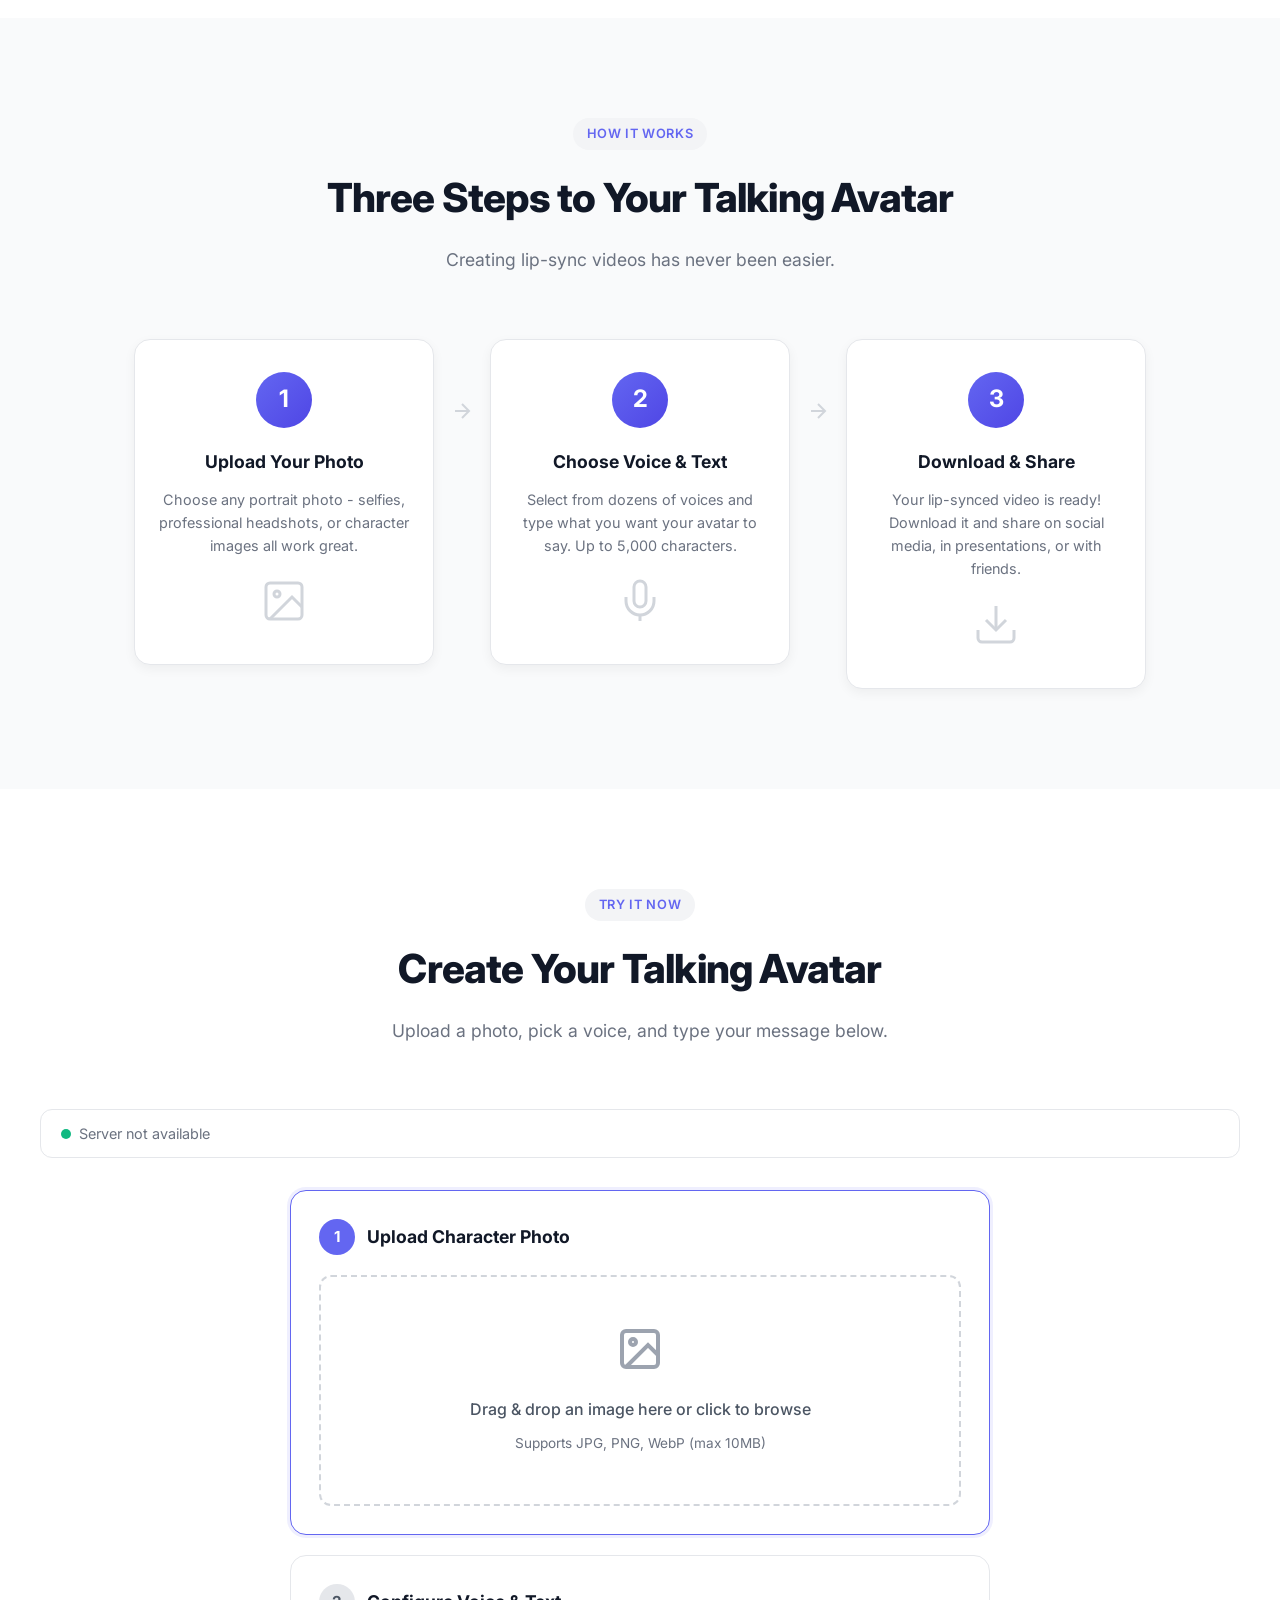
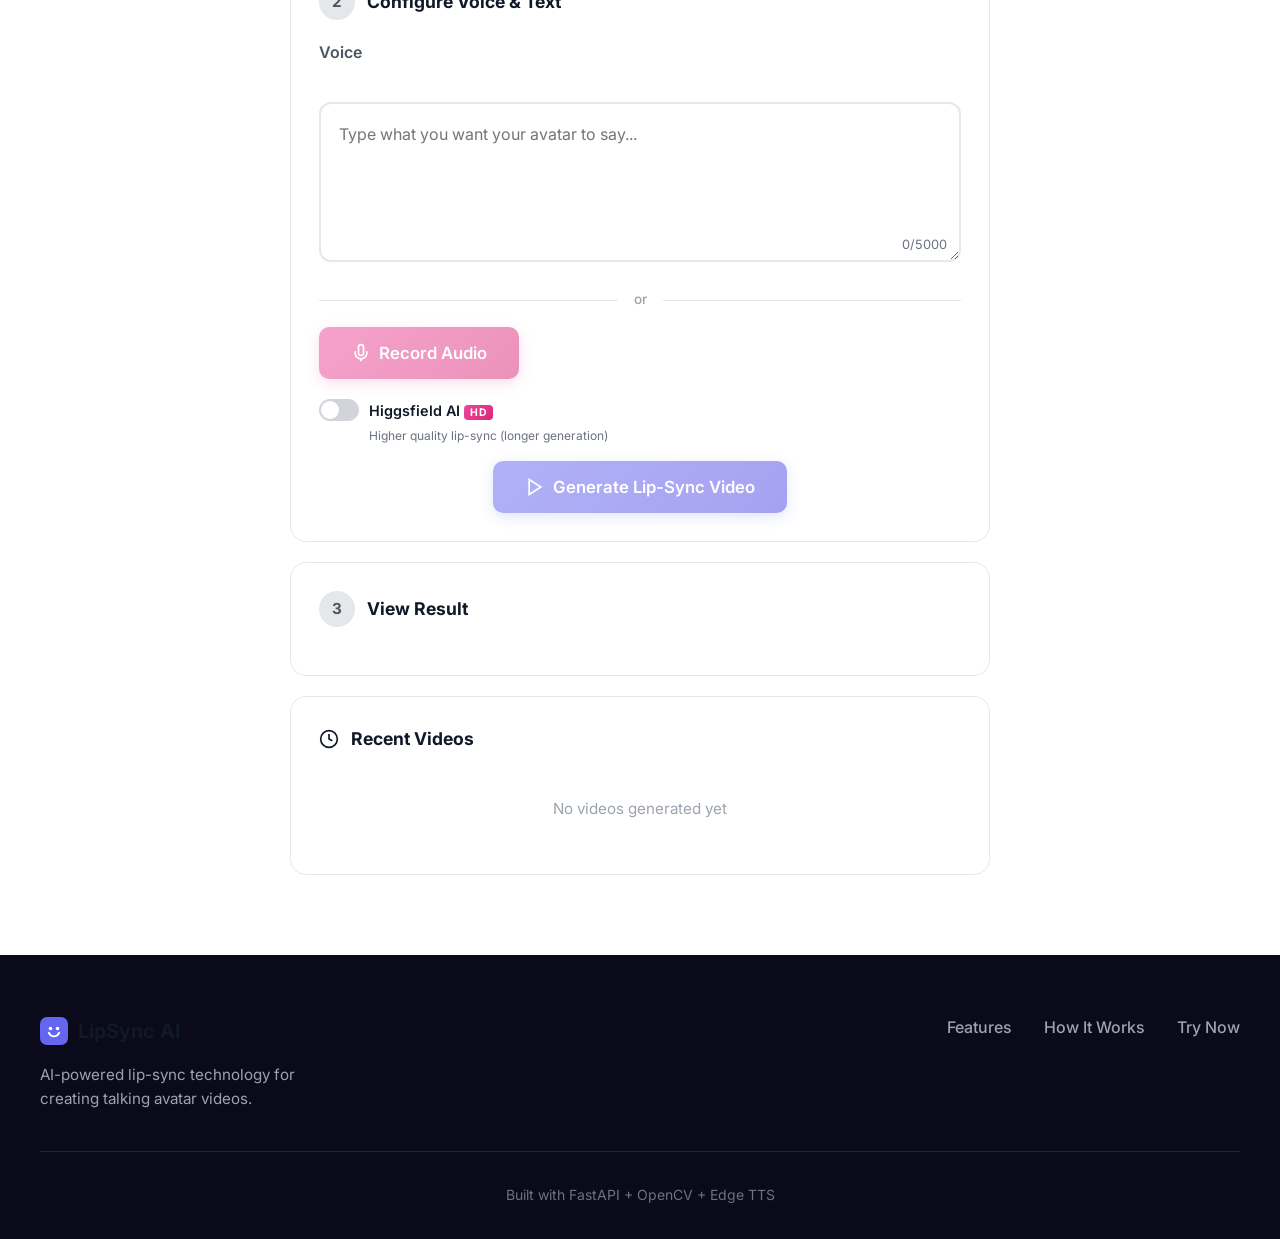
==== commit d5eb044e: "Integrate Higgsfield Seedance 2.0 for HD lip-sync + engine toggle Backend: - Fix Higgsfield lip-sync" ====
--- a/frontend/index.html
+++ b/frontend/index.html
@@ -351,6 +351,15 @@
                         </div>
                     </div>
 
+                    <div class="engine-toggle">
+                        <label class="toggle-label">
+                            <input type="checkbox" id="higgsfield-toggle">
+                            <span class="toggle-slider"></span>
+                            <span class="toggle-text">Higgsfield AI <span class="badge-premium">HD</span></span>
+                        </label>
+                        <span class="toggle-hint">Higher quality lip-sync (longer generation)</span>
+                    </div>
+
                     <div class="controls">
                         <button id="speak-btn" class="btn btn-primary btn-lg" disabled>
                             <svg width="20" height="20" viewBox="0 0 24 24" fill="none" stroke="currentColor" stroke-width="2">
--- a/frontend/style.css
+++ b/frontend/style.css
@@ -319,6 +319,69 @@
     50% { opacity: 0.3; }
 }
 
+.engine-toggle {
+    display: flex;
+    flex-direction: column;
+    gap: 4px;
+    margin-bottom: 16px;
+}
+
+.toggle-label {
+    display: flex;
+    align-items: center;
+    gap: 10px;
+    cursor: pointer;
+    font-size: 0.9rem;
+    font-weight: 600;
+}
+
+.toggle-label input { display: none; }
+
+.toggle-slider {
+    width: 40px;
+    height: 22px;
+    background: var(--gray-300);
+    border-radius: 11px;
+    position: relative;
+    transition: background 0.2s;
+}
+
+.toggle-slider::after {
+    content: '';
+    position: absolute;
+    top: 2px;
+    left: 2px;
+    width: 18px;
+    height: 18px;
+    background: white;
+    border-radius: 50%;
+    transition: transform 0.2s;
+}
+
+.toggle-label input:checked + .toggle-slider {
+    background: var(--secondary);
+}
+
+.toggle-label input:checked + .toggle-slider::after {
+    transform: translateX(18px);
+}
+
+.toggle-hint {
+    font-size: 0.75rem;
+    color: var(--text-muted);
+    margin-left: 50px;
+}
+
+.badge-premium {
+    background: linear-gradient(135deg, var(--secondary), #db2777);
+    color: white;
+    font-size: 0.65rem;
+    padding: 1px 6px;
+    border-radius: 4px;
+    font-weight: 700;
+    letter-spacing: 0.5px;
+}
+
 .btn-secondary {
     background: var(--gray-100);
     color: var(--gray-700);
